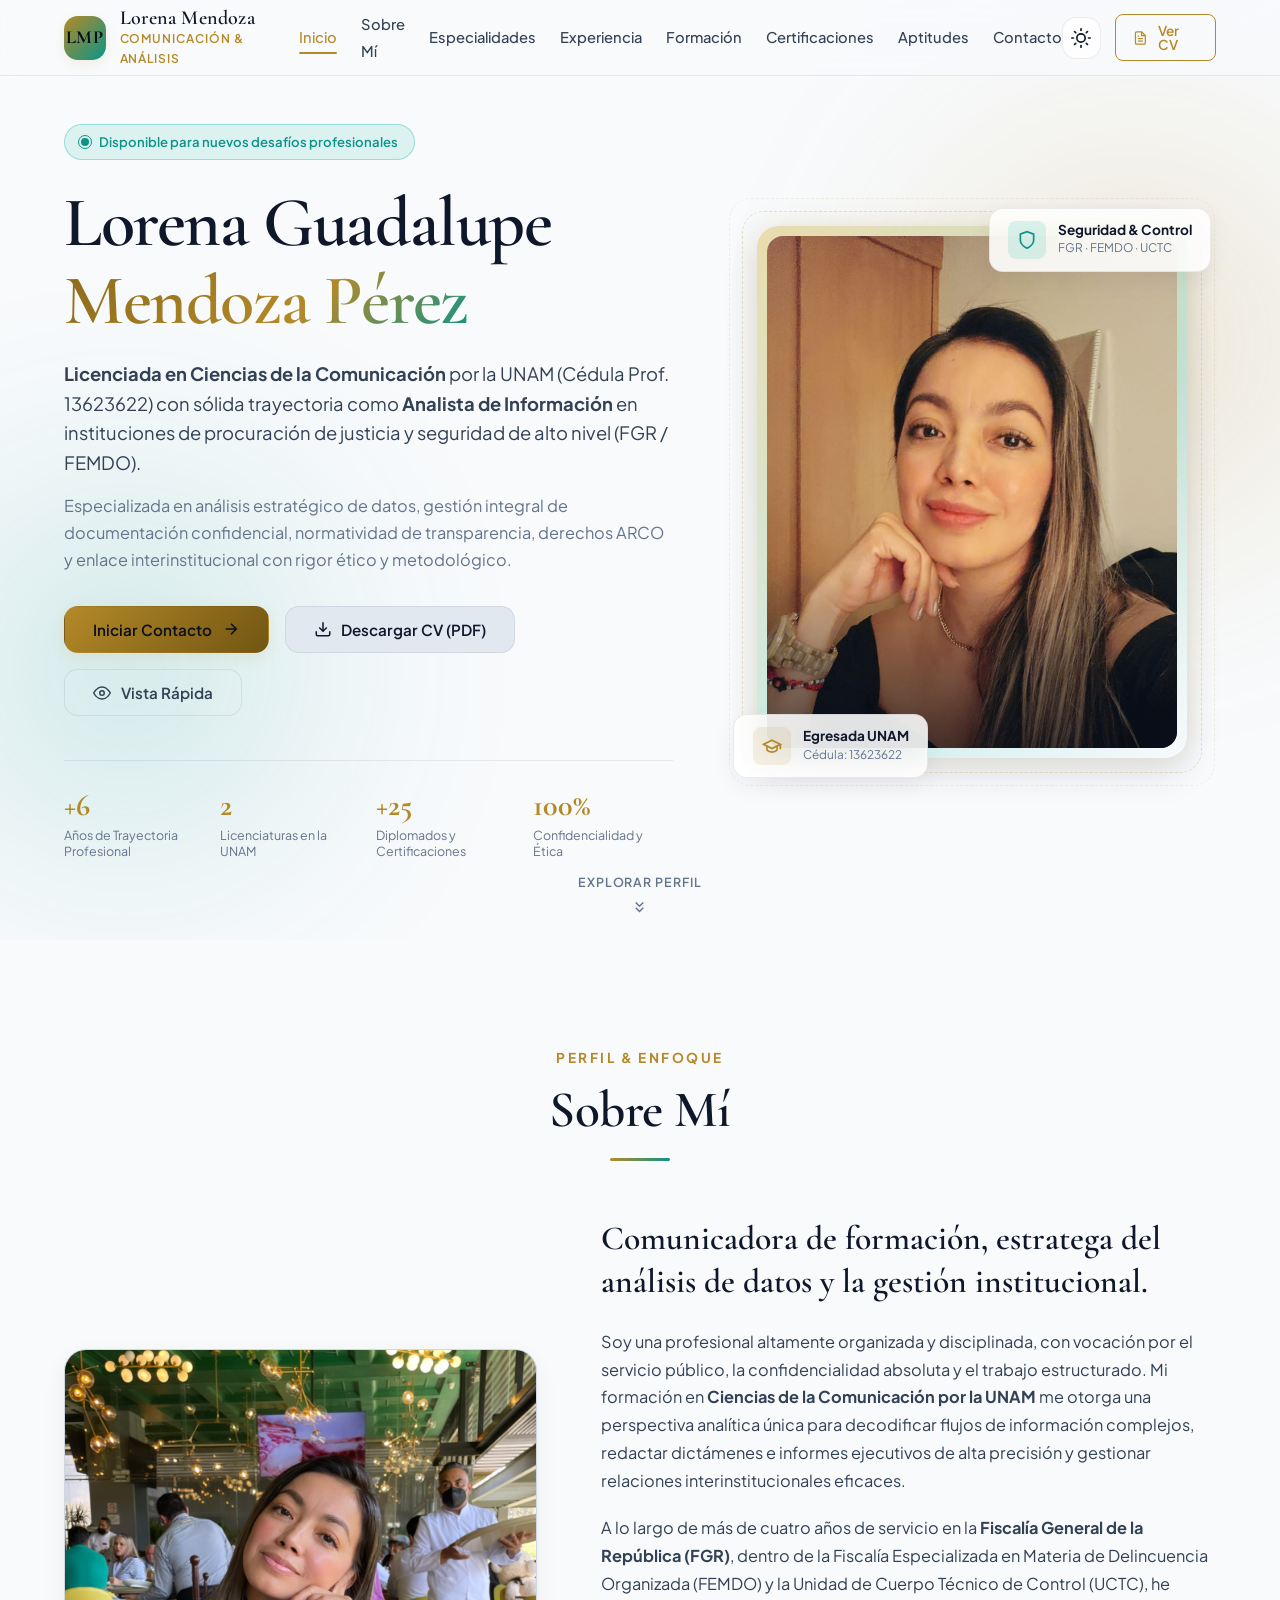
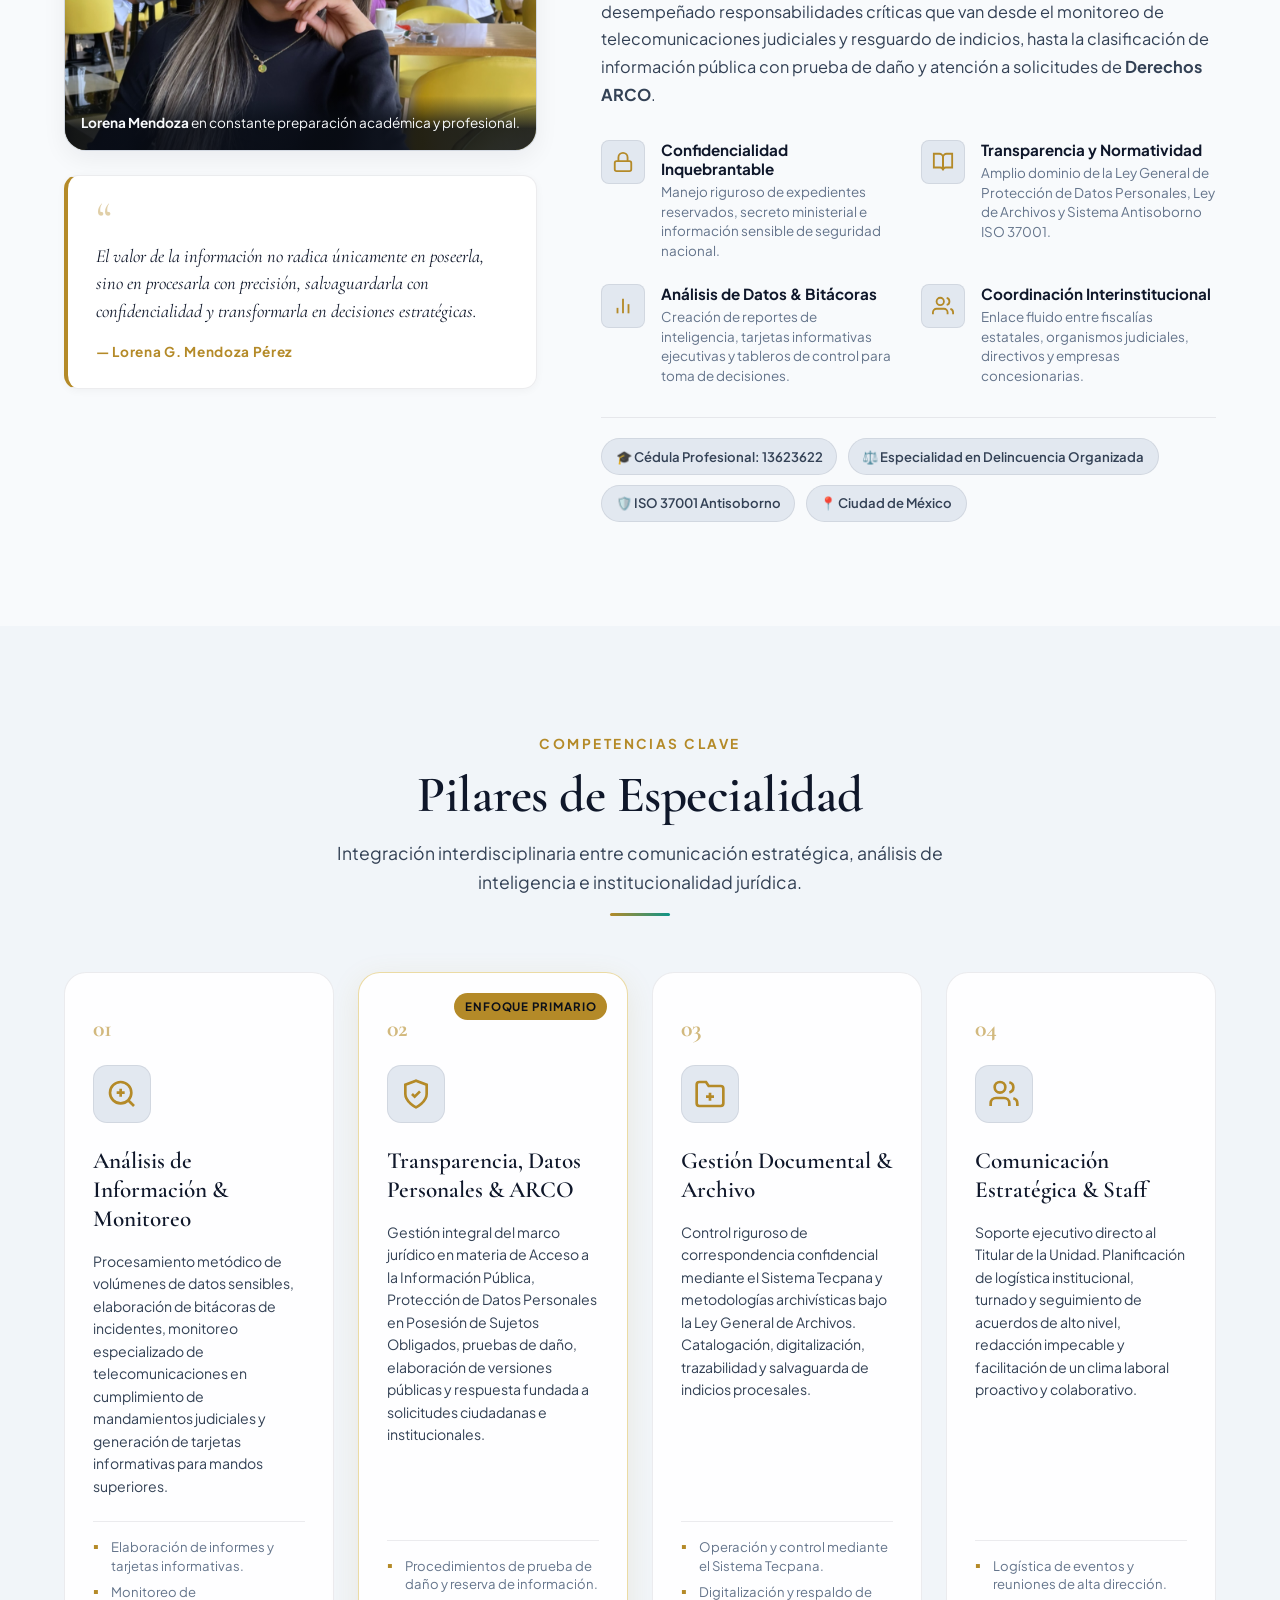
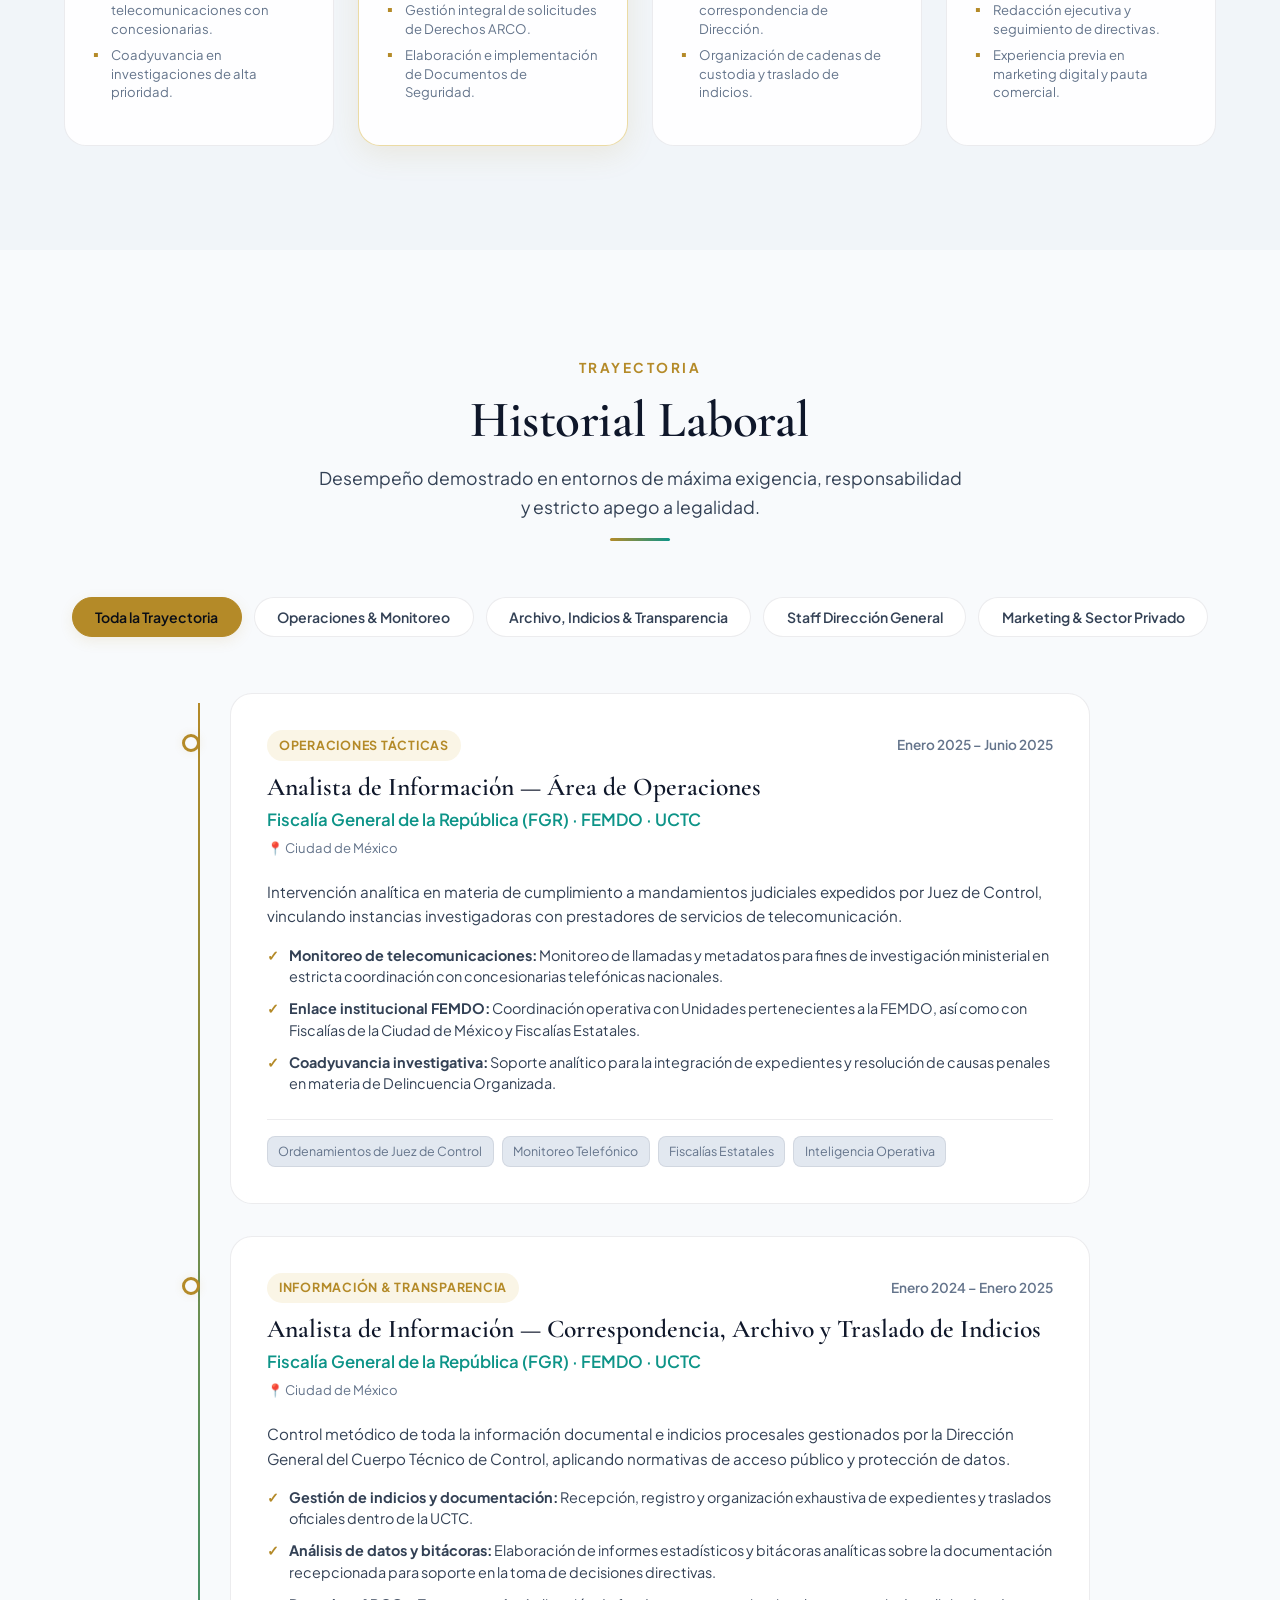
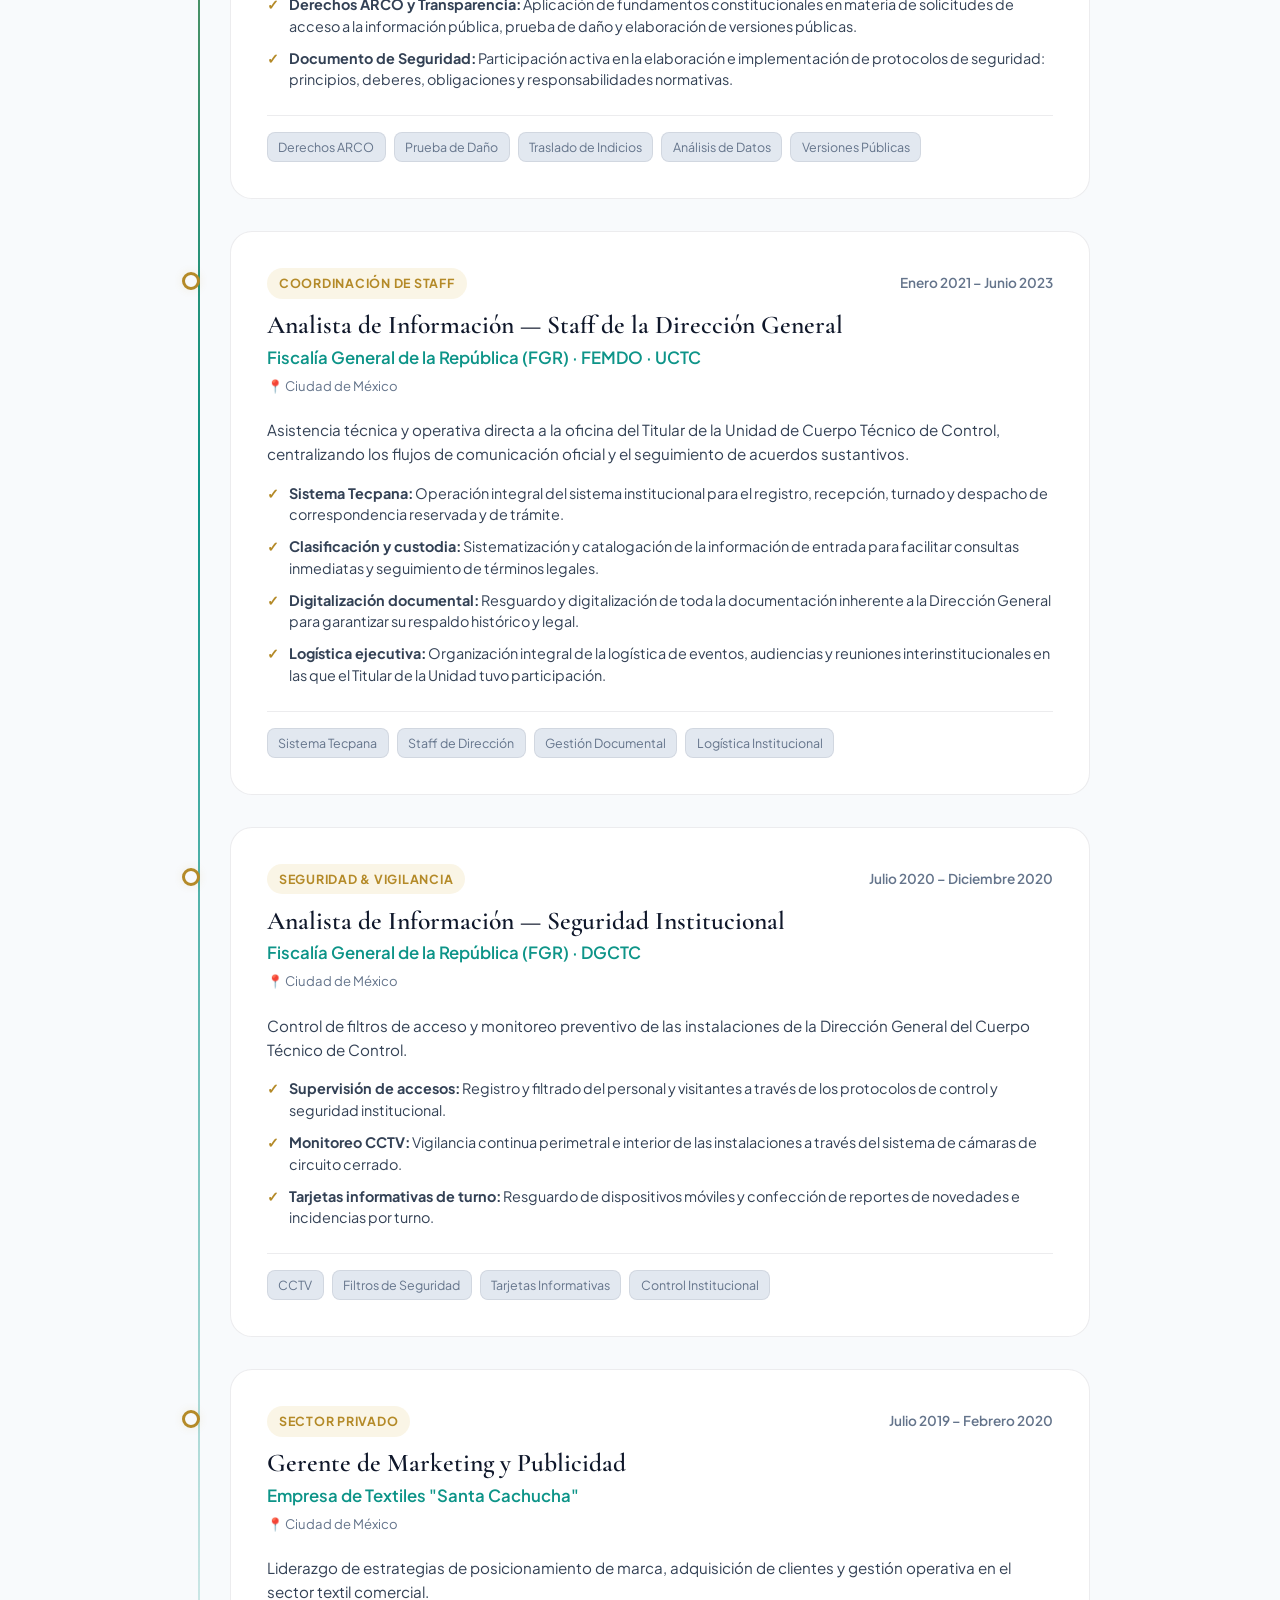
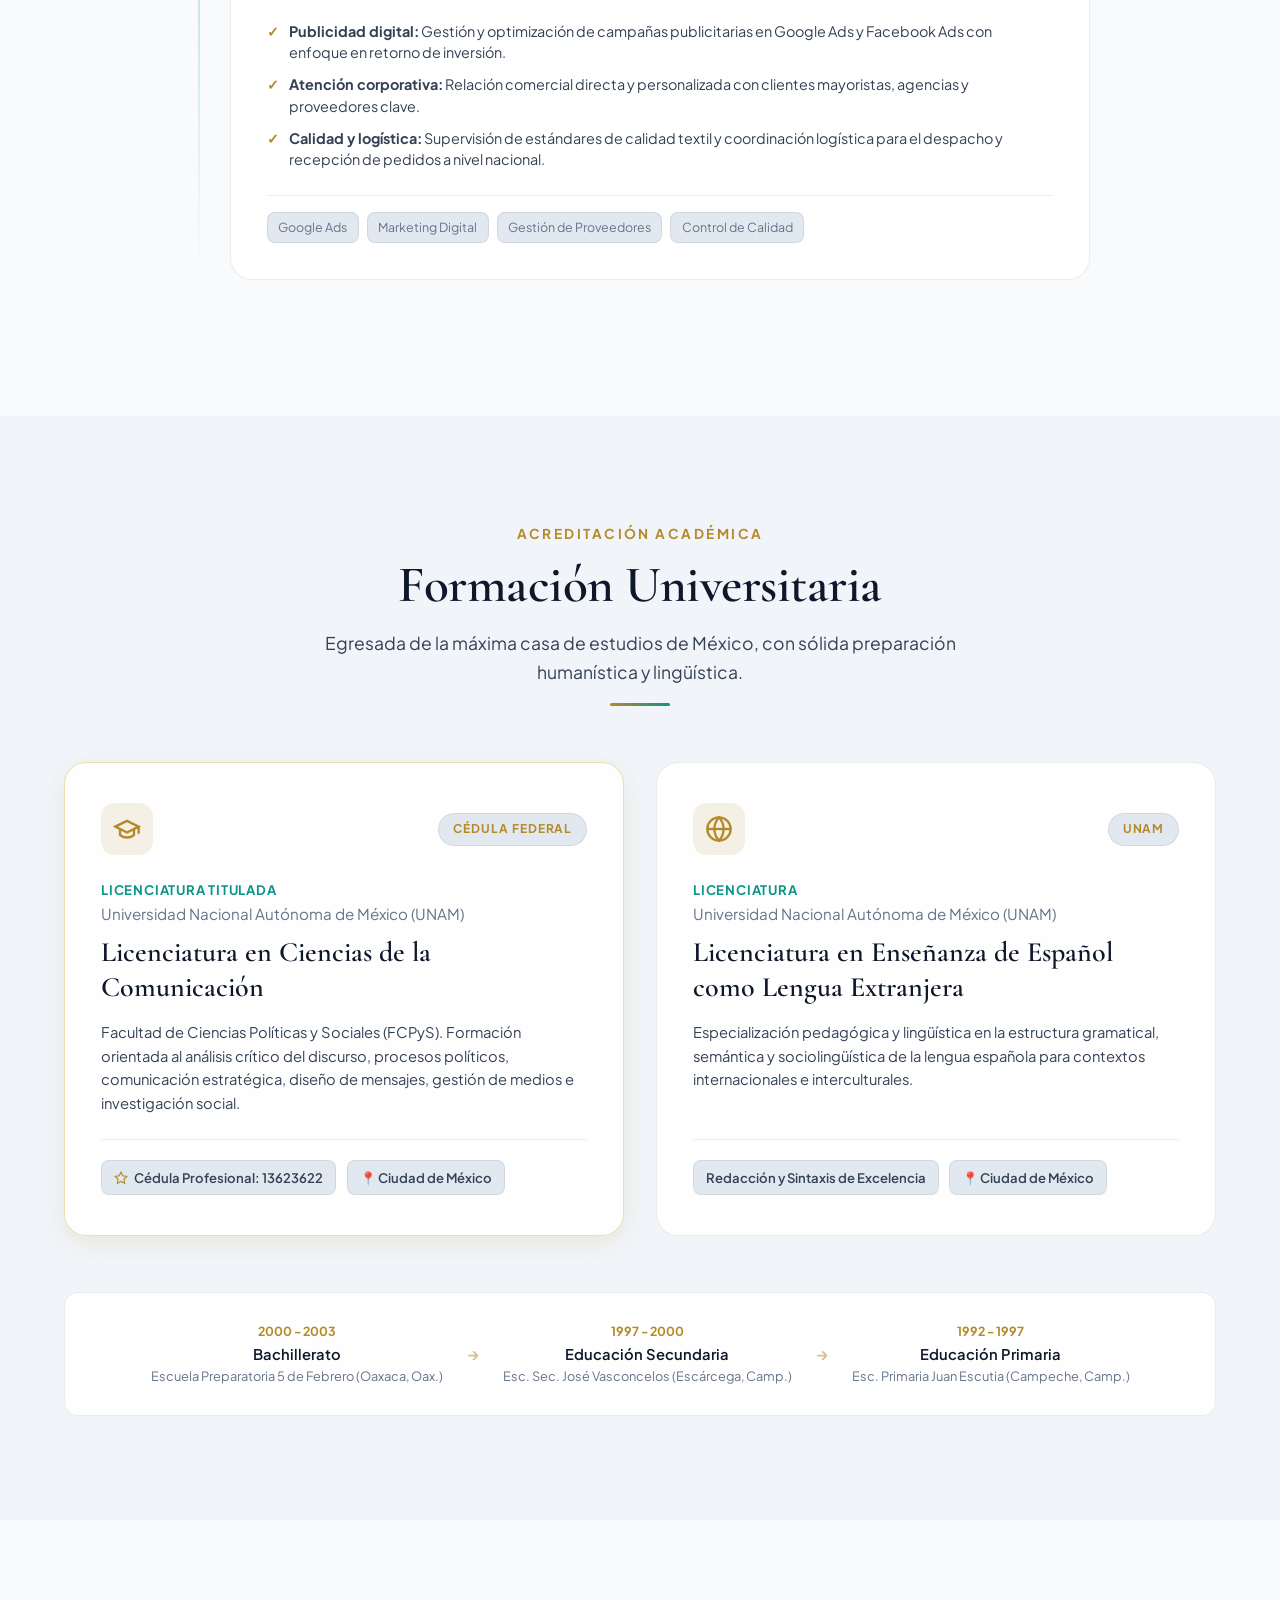
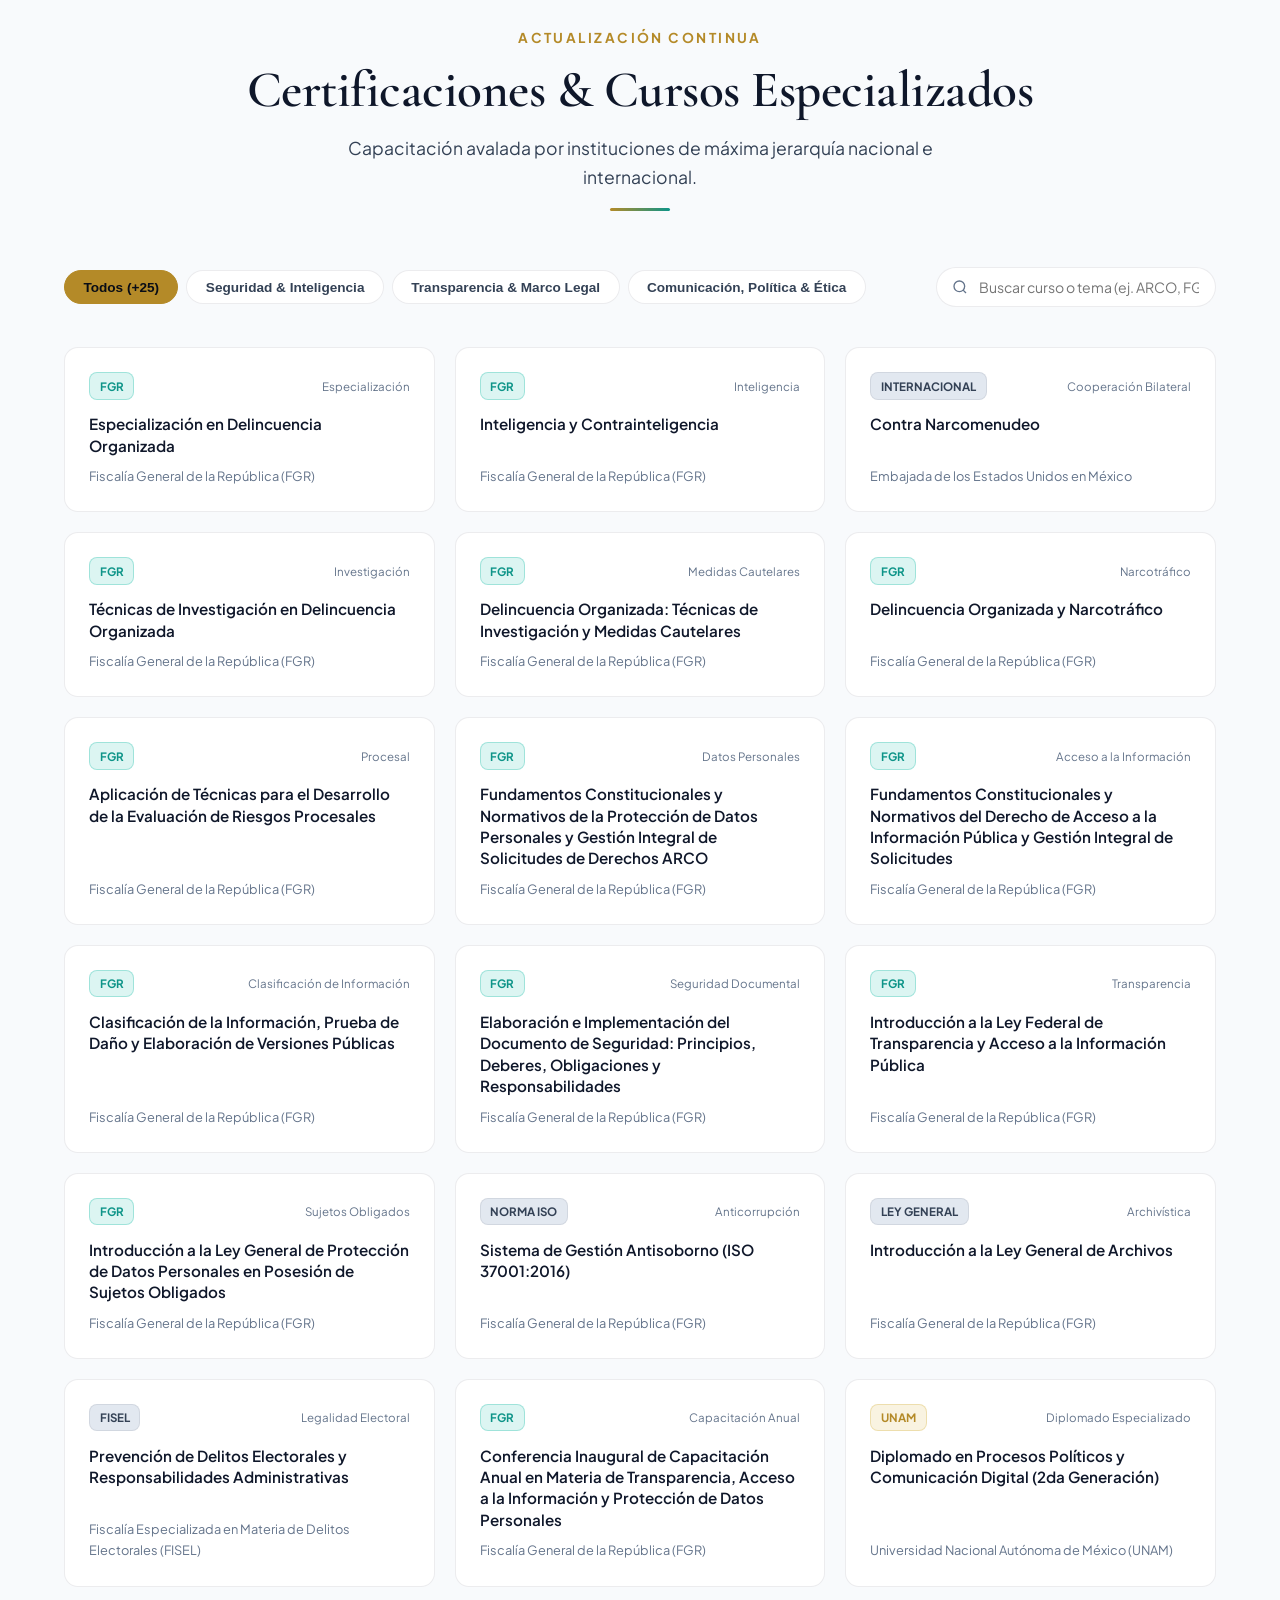
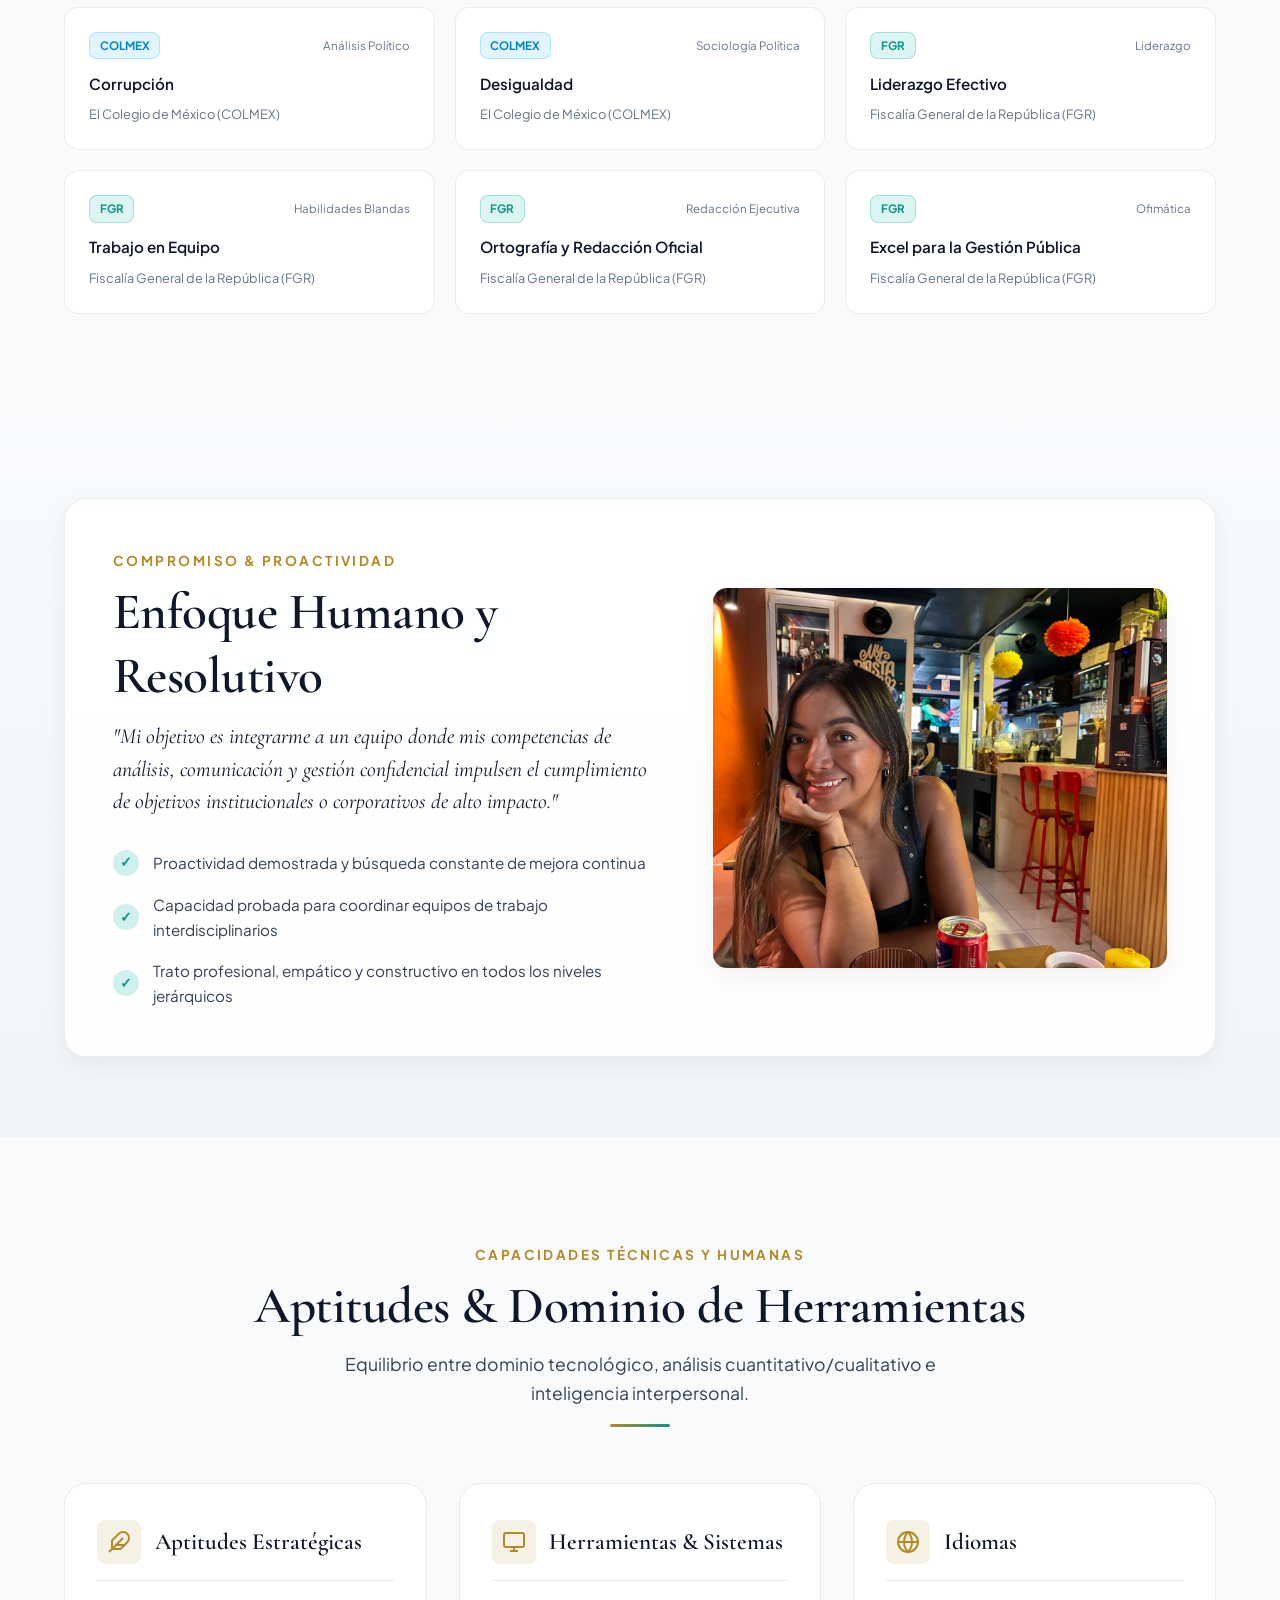
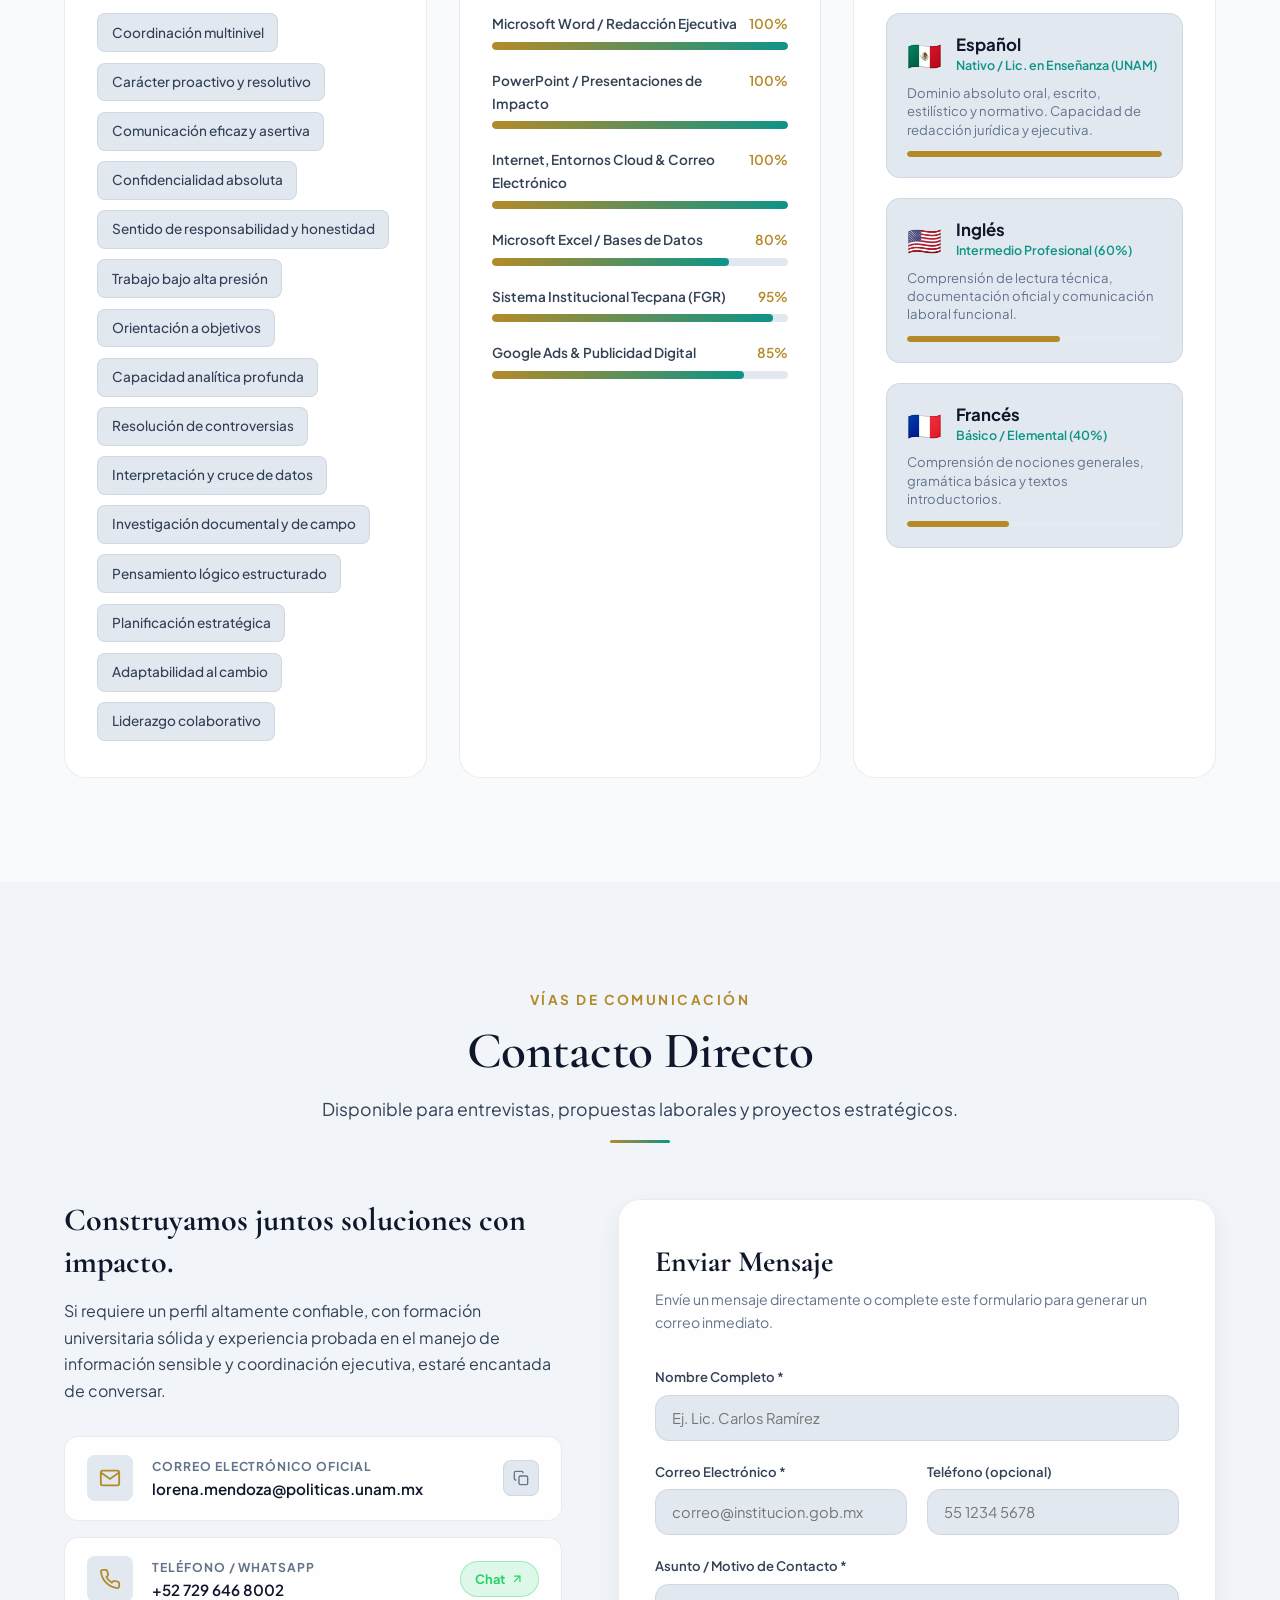
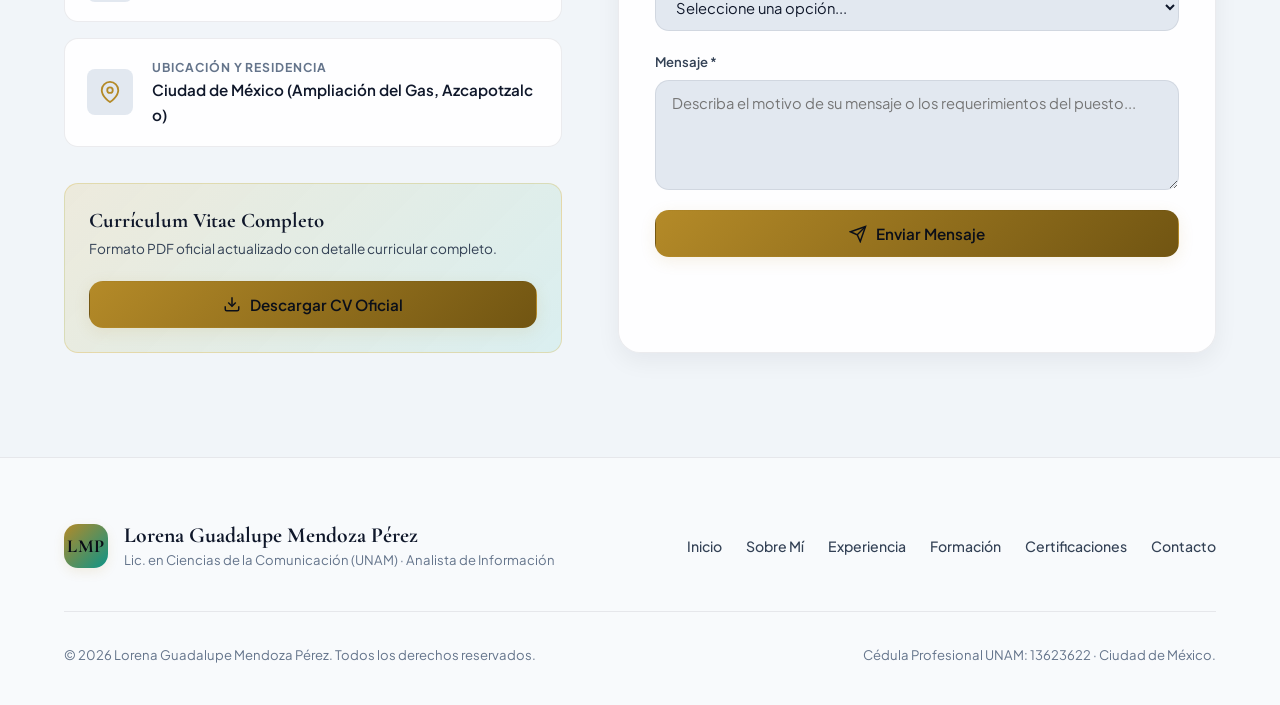
==== index.html @ 9c1f6f66 "feat: inicialización de portafolio profesional Lorena Mendoza Pérez" ====
<!DOCTYPE html>
<html lang="es" data-theme="dark">
<head>
  <meta charset="UTF-8">
  <meta name="viewport" content="width=device-width, initial-scale=1.0">
  <title>Lorena Guadalupe Mendoza Pérez | Portafolio Profesional</title>
  <meta name="description" content="Portafolio profesional de Lorena Guadalupe Mendoza Pérez. Licenciada en Ciencias de la Comunicación (UNAM), especialista en Análisis de Información, Inteligencia Institucional, Transparencia y Gestión Estratégica.">
  <meta name="keywords" content="Lorena Mendoza Perez, Analista de Informacion, Ciencias de la Comunicacion, UNAM, FGR, Transparencia, Datos Personales, Portafolio Profesional">
  <meta name="author" content="Lorena Guadalupe Mendoza Pérez">

  <!-- Open Graph / Social Sharing -->
  <meta property="og:type" content="website">
  <meta property="og:title" content="Lorena G. Mendoza Pérez | Analista de Información & Comunicóloga">
  <meta property="og:description" content="Licenciada en Ciencias de la Comunicación (UNAM). Trayectoria en análisis de información, inteligencia institucional, gestión documental y transparencia.">
  <meta property="og:image" content="assets/images/lorena-hero.jpg">

  <!-- Google Fonts -->
  <link rel="preconnect" href="https://fonts.googleapis.com">
  <link rel="preconnect" href="https://fonts.gstatic.com" crossorigin>
  <link href="https://fonts.googleapis.com/css2?family=Cormorant+Garamond:ital,wght@0,500;0,600;0,700;1,400&family=Plus+Jakarta+Sans:wght@300;400;500;600;700;800&display=swap" rel="stylesheet">

  <link rel="stylesheet" href="styles.css">
</head>
<body>
  <!-- Scroll Progress Indicator -->
  <div class="scroll-progress-bar" id="scrollProgressBar"></div>

  <!-- Header / Navbar -->
  <header class="navbar" id="navbar">
    <div class="container nav-container">
      <a href="#inicio" class="nav-brand" aria-label="Inicio">
        <span class="brand-monogram">LMP</span>
        <div class="brand-text">
          <span class="brand-name">Lorena Mendoza</span>
          <span class="brand-subtitle">Comunicación & Análisis</span>
        </div>
      </a>

      <nav class="nav-menu" id="navMenu">
        <ul class="nav-list">
          <li><a href="#inicio" class="nav-link active">Inicio</a></li>
          <li><a href="#sobre-mi" class="nav-link">Sobre Mí</a></li>
          <li><a href="#pilares" class="nav-link">Especialidades</a></li>
          <li><a href="#experiencia" class="nav-link">Experiencia</a></li>
          <li><a href="#formacion" class="nav-link">Formación</a></li>
          <li><a href="#cursos" class="nav-link">Certificaciones</a></li>
          <li><a href="#habilidades" class="nav-link">Aptitudes</a></li>
          <li><a href="#contacto" class="nav-link">Contacto</a></li>
        </ul>
      </nav>

      <div class="nav-actions">
        <!-- Theme Toggle -->
        <button id="themeToggle" class="btn-icon" aria-label="Cambiar tema de color" title="Alternar tema claro/oscuro">
          <svg class="theme-icon sun-icon" viewBox="0 0 24 24" width="20" height="20" fill="none" stroke="currentColor" stroke-width="2" stroke-linecap="round" stroke-linejoin="round">
            <circle cx="12" cy="12" r="5"></circle>
            <line x1="12" y1="1" x2="12" y2="3"></line>
            <line x1="12" y1="21" x2="12" y2="23"></line>
            <line x1="4.22" y1="4.22" x2="5.64" y2="5.64"></line>
            <line x1="18.36" y1="18.36" x2="19.78" y2="19.78"></line>
            <line x1="1" y1="12" x2="3" y2="12"></line>
            <line x1="21" y1="12" x2="23" y2="12"></line>
            <line x1="4.22" y1="19.78" x2="5.64" y2="18.36"></line>
            <line x1="18.36" y1="5.64" x2="19.78" y2="4.22"></line>
          </svg>
          <svg class="theme-icon moon-icon" viewBox="0 0 24 24" width="20" height="20" fill="none" stroke="currentColor" stroke-width="2" stroke-linecap="round" stroke-linejoin="round">
            <path d="M21 12.79A9 9 0 1 1 11.21 3 7 7 0 0 0 21 12.79z"></path>
          </svg>
        </button>

        <a href="#cv-modal" id="openCvModalBtn" class="btn btn-outline btn-sm nav-cv-btn">
          <svg viewBox="0 0 24 24" width="16" height="16" fill="none" stroke="currentColor" stroke-width="2"><path d="M14 2H6a2 2 0 0 0-2 2v16a2 2 0 0 0 2 2h12a2 2 0 0 0 2-2V8z"></path><polyline points="14 2 14 8 20 8"></polyline><line x1="16" y1="13" x2="8" y2="13"></line><line x1="16" y1="17" x2="8" y2="17"></line><polyline points="10 9 9 9 8 9"></polyline></svg>
          <span>Ver CV</span>
        </a>

        <!-- Mobile Menu Toggle Button -->
        <button id="mobileMenuBtn" class="btn-icon mobile-menu-toggle" aria-label="Abrir menú" aria-expanded="false">
          <span class="hamburger-bar"></span>
          <span class="hamburger-bar"></span>
          <span class="hamburger-bar"></span>
        </button>
      </div>
    </div>
  </header>

  <main>
    <!-- Hero Section -->
    <section class="hero-section" id="inicio">
      <div class="ambient-glow glow-1"></div>
      <div class="ambient-glow glow-2"></div>
      <div class="container hero-container">
        <div class="hero-content">
          <div class="status-pill animate-fade-in">
            <span class="pulse-dot"></span>
            <span>Disponible para nuevos desafíos profesionales</span>
          </div>

          <h1 class="hero-title animate-fade-in-up delay-1">
            Lorena Guadalupe <br>
            <span class="text-gradient">Mendoza Pérez</span>
          </h1>

          <p class="hero-subtitle animate-fade-in-up delay-2">
            <strong>Licenciada en Ciencias de la Comunicación</strong> por la UNAM (Cédula Prof. 13623622) con sólida trayectoria como <strong>Analista de Información</strong> en instituciones de procuración de justicia y seguridad de alto nivel (FGR / FEMDO).
          </p>

          <p class="hero-lead animate-fade-in-up delay-3">
            Especializada en análisis estratégico de datos, gestión integral de documentación confidencial, normatividad de transparencia, derechos ARCO y enlace interinstitucional con rigor ético y metodológico.
          </p>

          <div class="hero-cta-group animate-fade-in-up delay-4">
            <a href="#contacto" class="btn btn-primary">
              <span>Iniciar Contacto</span>
              <svg viewBox="0 0 24 24" width="18" height="18" fill="none" stroke="currentColor" stroke-width="2"><line x1="5" y1="12" x2="19" y2="12"></line><polyline points="12 5 19 12 12 19"></polyline></svg>
            </a>
            <a href="assets/docs/CV_Lorena_Mendoza_Perez.pdf" download="CV_Lorena_Guadalupe_Mendoza_Perez.pdf" class="btn btn-secondary">
              <svg viewBox="0 0 24 24" width="18" height="18" fill="none" stroke="currentColor" stroke-width="2"><path d="M21 15v4a2 2 0 0 1-2 2H5a2 2 0 0 1-2-2v-4"></path><polyline points="7 10 12 15 17 10"></polyline><line x1="12" y1="15" x2="12" y2="3"></line></svg>
              <span>Descargar CV (PDF)</span>
            </a>
            <button id="quickViewCvHero" class="btn btn-ghost" title="Vista rápida del CV">
              <svg viewBox="0 0 24 24" width="18" height="18" fill="none" stroke="currentColor" stroke-width="2"><path d="M1 12s4-8 11-8 11 8 11 8-4 8-11 8-11-8-11-8z"></path><circle cx="12" cy="12" r="3"></circle></svg>
              <span>Vista Rápida</span>
            </button>
          </div>

          <!-- Quick Stat Cards -->
          <div class="hero-stats animate-fade-in-up delay-5">
            <div class="stat-card">
              <span class="stat-number">+6</span>
              <span class="stat-label">Años de Trayectoria Profesional</span>
            </div>
            <div class="stat-card">
              <span class="stat-number">2</span>
              <span class="stat-label">Licenciaturas en la UNAM</span>
            </div>
            <div class="stat-card">
              <span class="stat-number">+25</span>
              <span class="stat-label">Diplomados y Certificaciones</span>
            </div>
            <div class="stat-card">
              <span class="stat-number">100%</span>
              <span class="stat-label">Confidencialidad y Ética</span>
            </div>
          </div>
        </div>

        <div class="hero-visual animate-fade-in-right">
          <div class="visual-card-wrapper">
            <div class="visual-card-frame">
              <div class="visual-image-container">
                <img src="assets/images/lorena-hero.jpg" alt="Retrato profesional de Lorena Guadalupe Mendoza Pérez" class="hero-img" loading="eager">
                <div class="visual-overlay"></div>
              </div>

              <!-- Floating Badges -->
              <div class="floating-badge badge-top-right">
                <div class="badge-icon">
                  <svg viewBox="0 0 24 24" width="20" height="20" fill="none" stroke="currentColor" stroke-width="2"><path d="M12 22s8-4 8-10V5l-8-3-8 3v7c0 6 8 10 8 10z"></path></svg>
                </div>
                <div class="badge-content">
                  <span class="badge-title">Seguridad & Control</span>
                  <span class="badge-desc">FGR · FEMDO · UCTC</span>
                </div>
              </div>

              <div class="floating-badge badge-bottom-left">
                <div class="badge-icon unam-icon">
                  <svg viewBox="0 0 24 24" width="20" height="20" fill="none" stroke="currentColor" stroke-width="2"><path d="M22 10v6M2 10l10-5 10 5-10 5z"></path><path d="M6 12v5c3 3 9 3 12 0v-5"></path></svg>
                </div>
                <div class="badge-content">
                  <span class="badge-title">Egresada UNAM</span>
                  <span class="badge-desc">Cédula: 13623622</span>
                </div>
              </div>
            </div>

            <div class="visual-decor-ring ring-1"></div>
            <div class="visual-decor-ring ring-2"></div>
          </div>
        </div>
      </div>

      <div class="scroll-down-indicator">
        <a href="#sobre-mi" aria-label="Ir a la sección Sobre Mí">
          <span>Explorar Perfil</span>
          <svg viewBox="0 0 24 24" width="18" height="18" fill="none" stroke="currentColor" stroke-width="2"><path d="M7 13l5 5 5-5M7 6l5 5 5-5"/></svg>
        </a>
      </div>
    </section>

    <!-- Sobre Mí Section -->
    <section class="section about-section" id="sobre-mi">
      <div class="container">
        <div class="section-header text-center">
          <span class="section-subtitle">Perfil & Enfoque</span>
          <h2 class="section-title">Sobre Mí</h2>
          <div class="divider"></div>
        </div>

        <div class="about-grid">
          <div class="about-visual">
            <div class="about-img-box">
              <img src="assets/images/lorena-about.jpg" alt="Lorena Mendoza en espacio profesional" class="about-img" loading="lazy">
              <div class="about-img-caption">
                <p><strong>Lorena Mendoza</strong> en constante preparación académica y profesional.</p>
              </div>
            </div>
            
            <div class="quote-card">
              <div class="quote-mark">“</div>
              <p class="quote-text">
                El valor de la información no radica únicamente en poseerla, sino en procesarla con precisión, salvaguardarla con confidencialidad y transformarla en decisiones estratégicas.
              </p>
              <span class="quote-author">— Lorena G. Mendoza Pérez</span>
            </div>
          </div>

          <div class="about-text-content">
            <h3 class="about-heading">
              Comunicadora de formación, estratega del análisis de datos y la gestión institucional.
            </h3>

            <p class="about-description">
              Soy una profesional altamente organizada y disciplinada, con vocación por el servicio público, la confidencialidad absoluta y el trabajo estructurado. Mi formación en <strong>Ciencias de la Comunicación por la UNAM</strong> me otorga una perspectiva analítica única para decodificar flujos de información complejos, redactar dictámenes e informes ejecutivos de alta precisión y gestionar relaciones interinstitucionales eficaces.
            </p>

            <p class="about-description">
              A lo largo de más de cuatro años de servicio en la <strong>Fiscalía General de la República (FGR)</strong>, dentro de la Fiscalía Especializada en Materia de Delincuencia Organizada (FEMDO) y la Unidad de Cuerpo Técnico de Control (UCTC), he desempeñado responsabilidades críticas que van desde el monitoreo de telecomunicaciones judiciales y resguardo de indicios, hasta la clasificación de información pública con prueba de daño y atención a solicitudes de <strong>Derechos ARCO</strong>.
            </p>

            <div class="traits-grid">
              <div class="trait-item">
                <div class="trait-icon">
                  <svg viewBox="0 0 24 24" width="22" height="22" fill="none" stroke="currentColor" stroke-width="2"><rect x="3" y="11" width="18" height="11" rx="2" ry="2"></rect><path d="M7 11V7a5 5 0 0 1 10 0v4"></path></svg>
                </div>
                <div>
                  <h4 class="trait-title">Confidencialidad Inquebrantable</h4>
                  <p class="trait-desc">Manejo riguroso de expedientes reservados, secreto ministerial e información sensible de seguridad nacional.</p>
                </div>
              </div>

              <div class="trait-item">
                <div class="trait-icon">
                  <svg viewBox="0 0 24 24" width="22" height="22" fill="none" stroke="currentColor" stroke-width="2"><path d="M2 3h6a4 4 0 0 1 4 4v14a3 3 0 0 0-3-3H2z"></path><path d="M22 3h-6a4 4 0 0 0-4 4v14a3 3 0 0 1 3-3h7z"></path></svg>
                </div>
                <div>
                  <h4 class="trait-title">Transparencia y Normatividad</h4>
                  <p class="trait-desc">Amplio dominio de la Ley General de Protección de Datos Personales, Ley de Archivos y Sistema Antisoborno ISO 37001.</p>
                </div>
              </div>

              <div class="trait-item">
                <div class="trait-icon">
                  <svg viewBox="0 0 24 24" width="22" height="22" fill="none" stroke="currentColor" stroke-width="2"><line x1="18" y1="20" x2="18" y2="10"></line><line x1="12" y1="20" x2="12" y2="4"></line><line x1="6" y1="20" x2="6" y2="14"></line></svg>
                </div>
                <div>
                  <h4 class="trait-title">Análisis de Datos & Bitácoras</h4>
                  <p class="trait-desc">Creación de reportes de inteligencia, tarjetas informativas ejecutivas y tableros de control para toma de decisiones.</p>
                </div>
              </div>

              <div class="trait-item">
                <div class="trait-icon">
                  <svg viewBox="0 0 24 24" width="22" height="22" fill="none" stroke="currentColor" stroke-width="2"><path d="M17 21v-2a4 4 0 0 0-4-4H5a4 4 0 0 0-4 4v2"></path><circle cx="9" cy="7" r="4"></circle><path d="M23 21v-2a4 4 0 0 0-3-3.87"></path><path d="M16 3.13a4 4 0 0 1 0 7.75"></path></svg>
                </div>
                <div>
                  <h4 class="trait-title">Coordinación Interinstitucional</h4>
                  <p class="trait-desc">Enlace fluido entre fiscalías estatales, organismos judiciales, directivos y empresas concesionarias.</p>
                </div>
              </div>
            </div>

            <!-- Quick Data Checklist -->
            <div class="credentials-badge-strip">
              <span class="cred-chip">🎓 Cédula Profesional: 13623622</span>
              <span class="cred-chip">⚖️ Especialidad en Delincuencia Organizada</span>
              <span class="cred-chip">🛡️ ISO 37001 Antisoborno</span>
              <span class="cred-chip">📍 Ciudad de México</span>
            </div>
          </div>
        </div>
      </div>
    </section>

    <!-- Pilares de Especialidad -->
    <section class="section pillars-section" id="pilares">
      <div class="container">
        <div class="section-header text-center">
          <span class="section-subtitle">Competencias Clave</span>
          <h2 class="section-title">Pilares de Especialidad</h2>
          <p class="section-lead">Integración interdisciplinaria entre comunicación estratégica, análisis de inteligencia e institucionalidad jurídica.</p>
          <div class="divider"></div>
        </div>

        <div class="pillars-grid">
          <!-- Pilar 1 -->
          <div class="pillar-card">
            <div class="pillar-number">01</div>
            <div class="pillar-icon">
              <svg viewBox="0 0 24 24" width="32" height="32" fill="none" stroke="currentColor" stroke-width="2"><circle cx="11" cy="11" r="8"></circle><line x1="21" y1="21" x2="16.65" y2="16.65"></line><line x1="11" y1="8" x2="11" y2="14"></line><line x1="8" y1="11" x2="14" y2="11"></line></svg>
            </div>
            <h3 class="pillar-title">Análisis de Información & Monitoreo</h3>
            <p class="pillar-desc">
              Procesamiento metódico de volúmenes de datos sensibles, elaboración de bitácoras de incidentes, monitoreo especializado de telecomunicaciones en cumplimiento de mandamientos judiciales y generación de tarjetas informativas para mandos superiores.
            </p>
            <ul class="pillar-points">
              <li>Elaboración de informes y tarjetas informativas.</li>
              <li>Monitoreo de telecomunicaciones con concesionarias.</li>
              <li>Coadyuvancia en investigaciones de alta prioridad.</li>
            </ul>
          </div>

          <!-- Pilar 2 -->
          <div class="pillar-card highlighted-pillar">
            <div class="pillar-badge">Enfoque Primario</div>
            <div class="pillar-number">02</div>
            <div class="pillar-icon">
              <svg viewBox="0 0 24 24" width="32" height="32" fill="none" stroke="currentColor" stroke-width="2"><path d="M12 22s8-4 8-10V5l-8-3-8 3v7c0 6 8 10 8 10z"></path><path d="M9 12l2 2 4-4"></path></svg>
            </div>
            <h3 class="pillar-title">Transparencia, Datos Personales & ARCO</h3>
            <p class="pillar-desc">
              Gestión integral del marco jurídico en materia de Acceso a la Información Pública, Protección de Datos Personales en Posesión de Sujetos Obligados, pruebas de daño, elaboración de versiones públicas y respuesta fundada a solicitudes ciudadanas e institucionales.
            </p>
            <ul class="pillar-points">
              <li>Procedimientos de prueba de daño y reserva de información.</li>
              <li>Gestión integral de solicitudes de Derechos ARCO.</li>
              <li>Elaboración e implementación de Documentos de Seguridad.</li>
            </ul>
          </div>

          <!-- Pilar 3 -->
          <div class="pillar-card">
            <div class="pillar-number">03</div>
            <div class="pillar-icon">
              <svg viewBox="0 0 24 24" width="32" height="32" fill="none" stroke="currentColor" stroke-width="2"><path d="M22 19a2 2 0 0 1-2 2H4a2 2 0 0 1-2-2V5a2 2 0 0 1 2-2h5l2 3h9a2 2 0 0 1 2 2z"></path><line x1="12" y1="11" x2="12" y2="17"></line><line x1="9" y1="14" x2="15" y2="14"></line></svg>
            </div>
            <h3 class="pillar-title">Gestión Documental & Archivo</h3>
            <p class="pillar-desc">
              Control riguroso de correspondencia confidencial mediante el Sistema Tecpana y metodologías archivísticas bajo la Ley General de Archivos. Catalogación, digitalización, trazabilidad y salvaguarda de indicios procesales.
            </p>
            <ul class="pillar-points">
              <li>Operación y control mediante el Sistema Tecpana.</li>
              <li>Digitalización y respaldo de correspondencia de Dirección.</li>
              <li>Organización de cadenas de custodia y traslado de indicios.</li>
            </ul>
          </div>

          <!-- Pilar 4 -->
          <div class="pillar-card">
            <div class="pillar-number">04</div>
            <div class="pillar-icon">
              <svg viewBox="0 0 24 24" width="32" height="32" fill="none" stroke="currentColor" stroke-width="2"><path d="M16 21v-2a4 4 0 0 0-4-4H6a4 4 0 0 0-4 4v2"></path><circle cx="9" cy="7" r="4"></circle><path d="M22 21v-2a4 4 0 0 0-3-3.87"></path><path d="M16 3.13a4 4 0 0 1 0 7.75"></path></svg>
            </div>
            <h3 class="pillar-title">Comunicación Estratégica & Staff</h3>
            <p class="pillar-desc">
              Soporte ejecutivo directo al Titular de la Unidad. Planificación de logística institucional, turnado y seguimiento de acuerdos de alto nivel, redacción impecable y facilitación de un clima laboral proactivo y colaborativo.
            </p>
            <ul class="pillar-points">
              <li>Logística de eventos y reuniones de alta dirección.</li>
              <li>Redacción ejecutiva y seguimiento de directivas.</li>
              <li>Experiencia previa en marketing digital y pauta comercial.</li>
            </ul>
          </div>
        </div>
      </div>
    </section>

    <!-- Experiencia Laboral Detallada -->
    <section class="section experience-section" id="experiencia">
      <div class="container">
        <div class="section-header text-center">
          <span class="section-subtitle">Trayectoria</span>
          <h2 class="section-title">Historial Laboral</h2>
          <p class="section-lead">Desempeño demostrado en entornos de máxima exigencia, responsabilidad y estricto apego a legalidad.</p>
          <div class="divider"></div>
        </div>

        <!-- Experience Filters -->
        <div class="filter-controls" role="tablist">
          <button class="filter-btn active" data-filter="all" role="tab" aria-selected="true">Toda la Trayectoria</button>
          <button class="filter-btn" data-filter="fgr-operaciones" role="tab" aria-selected="false">Operaciones & Monitoreo</button>
          <button class="filter-btn" data-filter="fgr-archivo" role="tab" aria-selected="false">Archivo, Indicios & Transparencia</button>
          <button class="filter-btn" data-filter="fgr-staff" role="tab" aria-selected="false">Staff Dirección General</button>
          <button class="filter-btn" data-filter="marketing" role="tab" aria-selected="false">Marketing & Sector Privado</button>
        </div>

        <div class="timeline-container">
          <!-- Timeline Item 1: FGR Operaciones -->
          <div class="timeline-card" data-category="fgr-operaciones">
            <div class="timeline-dot"></div>
            <div class="timeline-header">
              <div class="timeline-badge-group">
                <span class="role-badge">Operaciones Tácticas</span>
                <span class="timeline-date">Enero 2025 – Junio 2025</span>
              </div>
              <h3 class="timeline-role">Analista de Información — Área de Operaciones</h3>
              <h4 class="timeline-org">Fiscalía General de la República (FGR) · FEMDO · UCTC</h4>
              <span class="timeline-location">📍 Ciudad de México</span>
            </div>
            <div class="timeline-body">
              <p class="timeline-summary">
                Intervención analítica en materia de cumplimiento a mandamientos judiciales expedidos por Juez de Control, vinculando instancias investigadoras con prestadores de servicios de telecomunicación.
              </p>
              <ul class="timeline-tasks">
                <li><strong>Monitoreo de telecomunicaciones:</strong> Monitoreo de llamadas y metadatos para fines de investigación ministerial en estricta coordinación con concesionarias telefónicas nacionales.</li>
                <li><strong>Enlace institucional FEMDO:</strong> Coordinación operativa con Unidades pertenecientes a la FEMDO, así como con Fiscalías de la Ciudad de México y Fiscalías Estatales.</li>
                <li><strong>Coadyuvancia investigativa:</strong> Soporte analítico para la integración de expedientes y resolución de causas penales en materia de Delincuencia Organizada.</li>
              </ul>
              <div class="timeline-tags">
                <span>Ordenamientos de Juez de Control</span>
                <span>Monitoreo Telefónico</span>
                <span>Fiscalías Estatales</span>
                <span>Inteligencia Operativa</span>
              </div>
            </div>
          </div>

          <!-- Timeline Item 2: FGR Archivo y Traslado de Indicios -->
          <div class="timeline-card" data-category="fgr-archivo">
            <div class="timeline-dot"></div>
            <div class="timeline-header">
              <div class="timeline-badge-group">
                <span class="role-badge">Información & Transparencia</span>
                <span class="timeline-date">Enero 2024 – Enero 2025</span>
              </div>
              <h3 class="timeline-role">Analista de Información — Correspondencia, Archivo y Traslado de Indicios</h3>
              <h4 class="timeline-org">Fiscalía General de la República (FGR) · FEMDO · UCTC</h4>
              <span class="timeline-location">📍 Ciudad de México</span>
            </div>
            <div class="timeline-body">
              <p class="timeline-summary">
                Control metódico de toda la información documental e indicios procesales gestionados por la Dirección General del Cuerpo Técnico de Control, aplicando normativas de acceso público y protección de datos.
              </p>
              <ul class="timeline-tasks">
                <li><strong>Gestión de indicios y documentación:</strong> Recepción, registro y organización exhaustiva de expedientes y traslados oficiales dentro de la UCTC.</li>
                <li><strong>Análisis de datos y bitácoras:</strong> Elaboración de informes estadísticos y bitácoras analíticas sobre la documentación recepcionada para soporte en la toma de decisiones directivas.</li>
                <li><strong>Derechos ARCO y Transparencia:</strong> Aplicación de fundamentos constitucionales en materia de solicitudes de acceso a la información pública, prueba de daño y elaboración de versiones públicas.</li>
                <li><strong>Documento de Seguridad:</strong> Participación activa en la elaboración e implementación de protocolos de seguridad: principios, deberes, obligaciones y responsabilidades normativas.</li>
              </ul>
              <div class="timeline-tags">
                <span>Derechos ARCO</span>
                <span>Prueba de Daño</span>
                <span>Traslado de Indicios</span>
                <span>Análisis de Datos</span>
                <span>Versiones Públicas</span>
              </div>
            </div>
          </div>

          <!-- Timeline Item 3: FGR Staff Dirección General -->
          <div class="timeline-card" data-category="fgr-staff">
            <div class="timeline-dot"></div>
            <div class="timeline-header">
              <div class="timeline-badge-group">
                <span class="role-badge">Coordinación de Staff</span>
                <span class="timeline-date">Enero 2021 – Junio 2023</span>
              </div>
              <h3 class="timeline-role">Analista de Información — Staff de la Dirección General</h3>
              <h4 class="timeline-org">Fiscalía General de la República (FGR) · FEMDO · UCTC</h4>
              <span class="timeline-location">📍 Ciudad de México</span>
            </div>
            <div class="timeline-body">
              <p class="timeline-summary">
                Asistencia técnica y operativa directa a la oficina del Titular de la Unidad de Cuerpo Técnico de Control, centralizando los flujos de comunicación oficial y el seguimiento de acuerdos sustantivos.
              </p>
              <ul class="timeline-tasks">
                <li><strong>Sistema Tecpana:</strong> Operación integral del sistema institucional para el registro, recepción, turnado y despacho de correspondencia reservada y de trámite.</li>
                <li><strong>Clasificación y custodia:</strong> Sistematización y catalogación de la información de entrada para facilitar consultas inmediatas y seguimiento de términos legales.</li>
                <li><strong>Digitalización documental:</strong> Resguardo y digitalización de toda la documentación inherente a la Dirección General para garantizar su respaldo histórico y legal.</li>
                <li><strong>Logística ejecutiva:</strong> Organización integral de la logística de eventos, audiencias y reuniones interinstitucionales en las que el Titular de la Unidad tuvo participación.</li>
              </ul>
              <div class="timeline-tags">
                <span>Sistema Tecpana</span>
                <span>Staff de Dirección</span>
                <span>Gestión Documental</span>
                <span>Logística Institucional</span>
              </div>
            </div>
          </div>

          <!-- Timeline Item 4: FGR Seguridad Institucional -->
          <div class="timeline-card" data-category="fgr-staff">
            <div class="timeline-dot"></div>
            <div class="timeline-header">
              <div class="timeline-badge-group">
                <span class="role-badge">Seguridad & Vigilancia</span>
                <span class="timeline-date">Julio 2020 – Diciembre 2020</span>
              </div>
              <h3 class="timeline-role">Analista de Información — Seguridad Institucional</h3>
              <h4 class="timeline-org">Fiscalía General de la República (FGR) · DGCTC</h4>
              <span class="timeline-location">📍 Ciudad de México</span>
            </div>
            <div class="timeline-body">
              <p class="timeline-summary">
                Control de filtros de acceso y monitoreo preventivo de las instalaciones de la Dirección General del Cuerpo Técnico de Control.
              </p>
              <ul class="timeline-tasks">
                <li><strong>Supervisión de accesos:</strong> Registro y filtrado del personal y visitantes a través de los protocolos de control y seguridad institucional.</li>
                <li><strong>Monitoreo CCTV:</strong> Vigilancia continua perimetral e interior de las instalaciones a través del sistema de cámaras de circuito cerrado.</li>
                <li><strong>Tarjetas informativas de turno:</strong> Resguardo de dispositivos móviles y confección de reportes de novedades e incidencias por turno.</li>
              </ul>
              <div class="timeline-tags">
                <span>CCTV</span>
                <span>Filtros de Seguridad</span>
                <span>Tarjetas Informativas</span>
                <span>Control Institucional</span>
              </div>
            </div>
          </div>

          <!-- Timeline Item 5: Sector Privado / Marketing -->
          <div class="timeline-card" data-category="marketing">
            <div class="timeline-dot"></div>
            <div class="timeline-header">
              <div class="timeline-badge-group">
                <span class="role-badge">Sector Privado</span>
                <span class="timeline-date">Julio 2019 – Febrero 2020</span>
              </div>
              <h3 class="timeline-role">Gerente de Marketing y Publicidad</h3>
              <h4 class="timeline-org">Empresa de Textiles "Santa Cachucha"</h4>
              <span class="timeline-location">📍 Ciudad de México</span>
            </div>
            <div class="timeline-body">
              <p class="timeline-summary">
                Liderazgo de estrategias de posicionamiento de marca, adquisición de clientes y gestión operativa en el sector textil comercial.
              </p>
              <ul class="timeline-tasks">
                <li><strong>Publicidad digital:</strong> Gestión y optimización de campañas publicitarias en Google Ads y Facebook Ads con enfoque en retorno de inversión.</li>
                <li><strong>Atención corporativa:</strong> Relación comercial directa y personalizada con clientes mayoristas, agencias y proveedores clave.</li>
                <li><strong>Calidad y logística:</strong> Supervisión de estándares de calidad textil y coordinación logística para el despacho y recepción de pedidos a nivel nacional.</li>
              </ul>
              <div class="timeline-tags">
                <span>Google Ads</span>
                <span>Marketing Digital</span>
                <span>Gestión de Proveedores</span>
                <span>Control de Calidad</span>
              </div>
            </div>
          </div>
        </div>
      </div>
    </section>

    <!-- Formación Académica -->
    <section class="section education-section" id="formacion">
      <div class="container">
        <div class="section-header text-center">
          <span class="section-subtitle">Acreditación Académica</span>
          <h2 class="section-title">Formación Universitaria</h2>
          <p class="section-lead">Egresada de la máxima casa de estudios de México, con sólida preparación humanística y lingüística.</p>
          <div class="divider"></div>
        </div>

        <div class="education-grid">
          <!-- Licenciatura 1 -->
          <div class="edu-card featured-edu">
            <div class="edu-icon-wrapper">
              <div class="edu-icon">
                <svg viewBox="0 0 24 24" width="28" height="28" fill="none" stroke="currentColor" stroke-width="2"><path d="M22 10v6M2 10l10-5 10 5-10 5z"></path><path d="M6 12v5c3 3 9 3 12 0v-5"></path></svg>
              </div>
              <span class="edu-stamp">Cédula Federal</span>
            </div>
            <div class="edu-meta">
              <span class="edu-level">Licenciatura Titulada</span>
              <span class="edu-institution">Universidad Nacional Autónoma de México (UNAM)</span>
            </div>
            <h3 class="edu-degree">Licenciatura en Ciencias de la Comunicación</h3>
            <p class="edu-desc">
              Facultad de Ciencias Políticas y Sociales (FCPyS). Formación orientada al análisis crítico del discurso, procesos políticos, comunicación estratégica, diseño de mensajes, gestión de medios e investigación social.
            </p>
            <div class="edu-footer">
              <span class="edu-badge"><svg viewBox="0 0 24 24" width="14" height="14" fill="none" stroke="currentColor" stroke-width="2"><path d="M12 2l3.09 6.26L22 9.27l-5 4.87 1.18 6.88L12 17.77l-6.18 3.25L7 14.14 2 9.27l6.91-1.01L12 2z"></path></svg> Cédula Profesional: 13623622</span>
              <span class="edu-badge">📍 Ciudad de México</span>
            </div>
          </div>

          <!-- Licenciatura 2 -->
          <div class="edu-card">
            <div class="edu-icon-wrapper">
              <div class="edu-icon">
                <svg viewBox="0 0 24 24" width="28" height="28" fill="none" stroke="currentColor" stroke-width="2"><circle cx="12" cy="12" r="10"></circle><line x1="2" y1="12" x2="22" y2="12"></line><path d="M12 2a15.3 15.3 0 0 1 4 10 15.3 15.3 0 0 1-4 10 15.3 15.3 0 0 1-4-10 15.3 15.3 0 0 1 4-10z"></path></svg>
              </div>
              <span class="edu-stamp">UNAM</span>
            </div>
            <div class="edu-meta">
              <span class="edu-level">Licenciatura</span>
              <span class="edu-institution">Universidad Nacional Autónoma de México (UNAM)</span>
            </div>
            <h3 class="edu-degree">Licenciatura en Enseñanza de Español como Lengua Extranjera</h3>
            <p class="edu-desc">
              Especialización pedagógica y lingüística en la estructura gramatical, semántica y sociolingüística de la lengua española para contextos internacionales e interculturales.
            </p>
            <div class="edu-footer">
              <span class="edu-badge">Redacción y Sintaxis de Excelencia</span>
              <span class="edu-badge">📍 Ciudad de México</span>
            </div>
          </div>
        </div>

        <!-- Academic Pathway -->
        <div class="pathway-strip">
          <div class="pathway-item">
            <span class="pathway-year">2000 - 2003</span>
            <span class="pathway-title">Bachillerato</span>
            <span class="pathway-place">Escuela Preparatoria 5 de Febrero (Oaxaca, Oax.)</span>
          </div>
          <div class="pathway-arrow">→</div>
          <div class="pathway-item">
            <span class="pathway-year">1997 - 2000</span>
            <span class="pathway-title">Educación Secundaria</span>
            <span class="pathway-place">Esc. Sec. José Vasconcelos (Escárcega, Camp.)</span>
          </div>
          <div class="pathway-arrow">→</div>
          <div class="pathway-item">
            <span class="pathway-year">1992 - 1997</span>
            <span class="pathway-title">Educación Primaria</span>
            <span class="pathway-place">Esc. Primaria Juan Escutia (Campeche, Camp.)</span>
          </div>
        </div>
      </div>
    </section>

    <!-- Cursos, Diplomados y Certificaciones -->
    <section class="section courses-section" id="cursos">
      <div class="container">
        <div class="section-header text-center">
          <span class="section-subtitle">Actualización Continua</span>
          <h2 class="section-title">Certificaciones & Cursos Especializados</h2>
          <p class="section-lead">Capacitación avalada por instituciones de máxima jerarquía nacional e internacional.</p>
          <div class="divider"></div>
        </div>

        <!-- Course Search & Filter Bar -->
        <div class="courses-toolbar">
          <div class="courses-category-tabs" role="tablist">
            <button class="cert-tab active" data-tab="all" role="tab">Todos (+25)</button>
            <button class="cert-tab" data-tab="seguridad" role="tab">Seguridad & Inteligencia</button>
            <button class="cert-tab" data-tab="transparencia" role="tab">Transparencia & Marco Legal</button>
            <button class="cert-tab" data-tab="comunicacion" role="tab">Comunicación, Política & Ética</button>
          </div>
          <div class="search-box">
            <svg viewBox="0 0 24 24" width="16" height="16" fill="none" stroke="currentColor" stroke-width="2"><circle cx="11" cy="11" r="8"></circle><line x1="21" y1="21" x2="16.65" y2="16.65"></line></svg>
            <input type="text" id="courseSearchInput" placeholder="Buscar curso o tema (ej. ARCO, FGR, UNAM)..." aria-label="Buscar curso">
          </div>
        </div>

        <div class="courses-grid" id="coursesGrid">
          <!-- Cursos Seguridad & Inteligencia -->
          <div class="course-card" data-cat="seguridad">
            <div class="course-header">
              <span class="course-issuer-badge fgr-badge">FGR</span>
              <span class="course-category-tag">Especialización</span>
            </div>
            <h4 class="course-name">Especialización en Delincuencia Organizada</h4>
            <p class="course-institution">Fiscalía General de la República (FGR)</p>
          </div>

          <div class="course-card" data-cat="seguridad">
            <div class="course-header">
              <span class="course-issuer-badge fgr-badge">FGR</span>
              <span class="course-category-tag">Inteligencia</span>
            </div>
            <h4 class="course-name">Inteligencia y Contrainteligencia</h4>
            <p class="course-institution">Fiscalía General de la República (FGR)</p>
          </div>

          <div class="course-card" data-cat="seguridad">
            <div class="course-header">
              <span class="course-issuer-badge int-badge">Internacional</span>
              <span class="course-category-tag">Cooperación Bilateral</span>
            </div>
            <h4 class="course-name">Contra Narcomenudeo</h4>
            <p class="course-institution">Embajada de los Estados Unidos en México</p>
          </div>

          <div class="course-card" data-cat="seguridad">
            <div class="course-header">
              <span class="course-issuer-badge fgr-badge">FGR</span>
              <span class="course-category-tag">Investigación</span>
            </div>
            <h4 class="course-name">Técnicas de Investigación en Delincuencia Organizada</h4>
            <p class="course-institution">Fiscalía General de la República (FGR)</p>
          </div>

          <div class="course-card" data-cat="seguridad">
            <div class="course-header">
              <span class="course-issuer-badge fgr-badge">FGR</span>
              <span class="course-category-tag">Medidas Cautelares</span>
            </div>
            <h4 class="course-name">Delincuencia Organizada: Técnicas de Investigación y Medidas Cautelares</h4>
            <p class="course-institution">Fiscalía General de la República (FGR)</p>
          </div>

          <div class="course-card" data-cat="seguridad">
            <div class="course-header">
              <span class="course-issuer-badge fgr-badge">FGR</span>
              <span class="course-category-tag">Narcotráfico</span>
            </div>
            <h4 class="course-name">Delincuencia Organizada y Narcotráfico</h4>
            <p class="course-institution">Fiscalía General de la República (FGR)</p>
          </div>

          <div class="course-card" data-cat="seguridad">
            <div class="course-header">
              <span class="course-issuer-badge fgr-badge">FGR</span>
              <span class="course-category-tag">Procesal</span>
            </div>
            <h4 class="course-name">Aplicación de Técnicas para el Desarrollo de la Evaluación de Riesgos Procesales</h4>
            <p class="course-institution">Fiscalía General de la República (FGR)</p>
          </div>

          <!-- Cursos Transparencia & Marco Legal -->
          <div class="course-card" data-cat="transparencia">
            <div class="course-header">
              <span class="course-issuer-badge fgr-badge">FGR</span>
              <span class="course-category-tag">Datos Personales</span>
            </div>
            <h4 class="course-name">Fundamentos Constitucionales y Normativos de la Protección de Datos Personales y Gestión Integral de Solicitudes de Derechos ARCO</h4>
            <p class="course-institution">Fiscalía General de la República (FGR)</p>
          </div>

          <div class="course-card" data-cat="transparencia">
            <div class="course-header">
              <span class="course-issuer-badge fgr-badge">FGR</span>
              <span class="course-category-tag">Acceso a la Información</span>
            </div>
            <h4 class="course-name">Fundamentos Constitucionales y Normativos del Derecho de Acceso a la Información Pública y Gestión Integral de Solicitudes</h4>
            <p class="course-institution">Fiscalía General de la República (FGR)</p>
          </div>

          <div class="course-card" data-cat="transparencia">
            <div class="course-header">
              <span class="course-issuer-badge fgr-badge">FGR</span>
              <span class="course-category-tag">Clasificación de Información</span>
            </div>
            <h4 class="course-name">Clasificación de la Información, Prueba de Daño y Elaboración de Versiones Públicas</h4>
            <p class="course-institution">Fiscalía General de la República (FGR)</p>
          </div>

          <div class="course-card" data-cat="transparencia">
            <div class="course-header">
              <span class="course-issuer-badge fgr-badge">FGR</span>
              <span class="course-category-tag">Seguridad Documental</span>
            </div>
            <h4 class="course-name">Elaboración e Implementación del Documento de Seguridad: Principios, Deberes, Obligaciones y Responsabilidades</h4>
            <p class="course-institution">Fiscalía General de la República (FGR)</p>
          </div>

          <div class="course-card" data-cat="transparencia">
            <div class="course-header">
              <span class="course-issuer-badge fgr-badge">FGR</span>
              <span class="course-category-tag">Transparencia</span>
            </div>
            <h4 class="course-name">Introducción a la Ley Federal de Transparencia y Acceso a la Información Pública</h4>
            <p class="course-institution">Fiscalía General de la República (FGR)</p>
          </div>

          <div class="course-card" data-cat="transparencia">
            <div class="course-header">
              <span class="course-issuer-badge fgr-badge">FGR</span>
              <span class="course-category-tag">Sujetos Obligados</span>
            </div>
            <h4 class="course-name">Introducción a la Ley General de Protección de Datos Personales en Posesión de Sujetos Obligados</h4>
            <p class="course-institution">Fiscalía General de la República (FGR)</p>
          </div>

          <div class="course-card" data-cat="transparencia">
            <div class="course-header">
              <span class="course-issuer-badge cert-iso-badge">Norma ISO</span>
              <span class="course-category-tag">Anticorrupción</span>
            </div>
            <h4 class="course-name">Sistema de Gestión Antisoborno (ISO 37001:2016)</h4>
            <p class="course-institution">Fiscalía General de la República (FGR)</p>
          </div>

          <div class="course-card" data-cat="transparencia">
            <div class="course-header">
              <span class="course-issuer-badge leg-badge">Ley General</span>
              <span class="course-category-tag">Archivística</span>
            </div>
            <h4 class="course-name">Introducción a la Ley General de Archivos</h4>
            <p class="course-institution">Fiscalía General de la República (FGR)</p>
          </div>

          <div class="course-card" data-cat="transparencia">
            <div class="course-header">
              <span class="course-issuer-badge fisel-badge">FISEL</span>
              <span class="course-category-tag">Legalidad Electoral</span>
            </div>
            <h4 class="course-name">Prevención de Delitos Electorales y Responsabilidades Administrativas</h4>
            <p class="course-institution">Fiscalía Especializada en Materia de Delitos Electorales (FISEL)</p>
          </div>

          <div class="course-card" data-cat="transparencia">
            <div class="course-header">
              <span class="course-issuer-badge fgr-badge">FGR</span>
              <span class="course-category-tag">Capacitación Anual</span>
            </div>
            <h4 class="course-name">Conferencia Inaugural de Capacitación Anual en Materia de Transparencia, Acceso a la Información y Protección de Datos Personales</h4>
            <p class="course-institution">Fiscalía General de la República (FGR)</p>
          </div>

          <!-- Cursos Comunicación, Política & Ética -->
          <div class="course-card" data-cat="comunicacion">
            <div class="course-header">
              <span class="course-issuer-badge unam-badge">UNAM</span>
              <span class="course-category-tag">Diplomado Especializado</span>
            </div>
            <h4 class="course-name">Diplomado en Procesos Políticos y Comunicación Digital (2da Generación)</h4>
            <p class="course-institution">Universidad Nacional Autónoma de México (UNAM)</p>
          </div>

          <div class="course-card" data-cat="comunicacion">
            <div class="course-header">
              <span class="course-issuer-badge colmex-badge">COLMEX</span>
              <span class="course-category-tag">Análisis Político</span>
            </div>
            <h4 class="course-name">Corrupción</h4>
            <p class="course-institution">El Colegio de México (COLMEX)</p>
          </div>

          <div class="course-card" data-cat="comunicacion">
            <div class="course-header">
              <span class="course-issuer-badge colmex-badge">COLMEX</span>
              <span class="course-category-tag">Sociología Política</span>
            </div>
            <h4 class="course-name">Desigualdad</h4>
            <p class="course-institution">El Colegio de México (COLMEX)</p>
          </div>

          <div class="course-card" data-cat="comunicacion">
            <div class="course-header">
              <span class="course-issuer-badge fgr-badge">FGR</span>
              <span class="course-category-tag">Liderazgo</span>
            </div>
            <h4 class="course-name">Liderazgo Efectivo</h4>
            <p class="course-institution">Fiscalía General de la República (FGR)</p>
          </div>

          <div class="course-card" data-cat="comunicacion">
            <div class="course-header">
              <span class="course-issuer-badge fgr-badge">FGR</span>
              <span class="course-category-tag">Habilidades Blandas</span>
            </div>
            <h4 class="course-name">Trabajo en Equipo</h4>
            <p class="course-institution">Fiscalía General de la República (FGR)</p>
          </div>

          <div class="course-card" data-cat="comunicacion">
            <div class="course-header">
              <span class="course-issuer-badge fgr-badge">FGR</span>
              <span class="course-category-tag">Redacción Ejecutiva</span>
            </div>
            <h4 class="course-name">Ortografía y Redacción Oficial</h4>
            <p class="course-institution">Fiscalía General de la República (FGR)</p>
          </div>

          <div class="course-card" data-cat="comunicacion">
            <div class="course-header">
              <span class="course-issuer-badge fgr-badge">FGR</span>
              <span class="course-category-tag">Ofimática</span>
            </div>
            <h4 class="course-name">Excel para la Gestión Pública</h4>
            <p class="course-institution">Fiscalía General de la República (FGR)</p>
          </div>
        </div>
      </div>
    </section>

    <!-- Galería / Trayectoria Humana -->
    <section class="section gallery-section">
      <div class="container">
        <div class="gallery-wrapper">
          <div class="gallery-text">
            <span class="section-subtitle">Compromiso & Proactividad</span>
            <h2 class="section-title">Enfoque Humano y Resolutivo</h2>
            <p class="gallery-desc">
              "Mi objetivo es integrarme a un equipo donde mis competencias de análisis, comunicación y gestión confidencial impulsen el cumplimiento de objetivos institucionales o corporativos de alto impacto."
            </p>
            <div class="contact-highlights">
              <div class="highlight-item">
                <span class="highlight-check">✓</span>
                <span>Proactividad demostrada y búsqueda constante de mejora continua</span>
              </div>
              <div class="highlight-item">
                <span class="highlight-check">✓</span>
                <span>Capacidad probada para coordinar equipos de trabajo interdisciplinarios</span>
              </div>
              <div class="highlight-item">
                <span class="highlight-check">✓</span>
                <span>Trato profesional, empático y constructivo en todos los niveles jerárquicos</span>
              </div>
            </div>
          </div>
          <div class="gallery-image-box">
            <img src="assets/images/lorena-lifestyle.jpg" alt="Lorena Guadalupe Mendoza Pérez" class="gallery-img" loading="lazy">
          </div>
        </div>
      </div>
    </section>

    <!-- Aptitudes & Herramientas -->
    <section class="section skills-section" id="habilidades">
      <div class="container">
        <div class="section-header text-center">
          <span class="section-subtitle">Capacidades Técnicas y Humanas</span>
          <h2 class="section-title">Aptitudes & Dominio de Herramientas</h2>
          <p class="section-lead">Equilibrio entre dominio tecnológico, análisis cuantitativo/cualitativo e inteligencia interpersonal.</p>
          <div class="divider"></div>
        </div>

        <div class="skills-grid">
          <!-- Columna 1: Aptitudes Profesionales -->
          <div class="skill-category-card">
            <div class="category-header">
              <div class="cat-icon">
                <svg viewBox="0 0 24 24" width="24" height="24" fill="none" stroke="currentColor" stroke-width="2"><path d="M20.24 12.24a6 6 0 0 0-8.49-8.49L5 10.5V19h8.5z"></path><line x1="16" y1="8" x2="2" y2="22"></line><line x1="17.5" y1="15" x2="9" y2="15"></line></svg>
              </div>
              <h3 class="cat-title">Aptitudes Estratégicas</h3>
            </div>
            
            <div class="skill-tags-cloud">
              <span class="skill-tag">Coordinación multinivel</span>
              <span class="skill-tag">Carácter proactivo y resolutivo</span>
              <span class="skill-tag">Comunicación eficaz y asertiva</span>
              <span class="skill-tag">Confidencialidad absoluta</span>
              <span class="skill-tag">Sentido de responsabilidad y honestidad</span>
              <span class="skill-tag">Trabajo bajo alta presión</span>
              <span class="skill-tag">Orientación a objetivos</span>
              <span class="skill-tag">Capacidad analítica profunda</span>
              <span class="skill-tag">Resolución de controversias</span>
              <span class="skill-tag">Interpretación y cruce de datos</span>
              <span class="skill-tag">Investigación documental y de campo</span>
              <span class="skill-tag">Pensamiento lógico estructurado</span>
              <span class="skill-tag">Planificación estratégica</span>
              <span class="skill-tag">Adaptabilidad al cambio</span>
              <span class="skill-tag">Liderazgo colaborativo</span>
            </div>
          </div>

          <!-- Columna 2: Herramientas Tecnológicas -->
          <div class="skill-category-card">
            <div class="category-header">
              <div class="cat-icon">
                <svg viewBox="0 0 24 24" width="24" height="24" fill="none" stroke="currentColor" stroke-width="2"><rect x="2" y="3" width="20" height="14" rx="2" ry="2"></rect><line x1="8" y1="21" x2="16" y2="21"></line><line x1="12" y1="17" x2="12" y2="21"></line></svg>
              </div>
              <h3 class="cat-title">Herramientas & Sistemas</h3>
            </div>

            <div class="progress-list">
              <div class="progress-item">
                <div class="progress-info">
                  <span class="progress-name">Microsoft Word / Redacción Ejecutiva</span>
                  <span class="progress-val">100%</span>
                </div>
                <div class="progress-bar-bg"><div class="progress-bar-fill" style="width: 100%;"></div></div>
              </div>

              <div class="progress-item">
                <div class="progress-info">
                  <span class="progress-name">PowerPoint / Presentaciones de Impacto</span>
                  <span class="progress-val">100%</span>
                </div>
                <div class="progress-bar-bg"><div class="progress-bar-fill" style="width: 100%;"></div></div>
              </div>

              <div class="progress-item">
                <div class="progress-info">
                  <span class="progress-name">Internet, Entornos Cloud & Correo Electrónico</span>
                  <span class="progress-val">100%</span>
                </div>
                <div class="progress-bar-bg"><div class="progress-bar-fill" style="width: 100%;"></div></div>
              </div>

              <div class="progress-item">
                <div class="progress-info">
                  <span class="progress-name">Microsoft Excel / Bases de Datos</span>
                  <span class="progress-val">80%</span>
                </div>
                <div class="progress-bar-bg"><div class="progress-bar-fill" style="width: 80%;"></div></div>
              </div>

              <div class="progress-item">
                <div class="progress-info">
                  <span class="progress-name">Sistema Institucional Tecpana (FGR)</span>
                  <span class="progress-val">95%</span>
                </div>
                <div class="progress-bar-bg"><div class="progress-bar-fill" style="width: 95%;"></div></div>
              </div>

              <div class="progress-item">
                <div class="progress-info">
                  <span class="progress-name">Google Ads & Publicidad Digital</span>
                  <span class="progress-val">85%</span>
                </div>
                <div class="progress-bar-bg"><div class="progress-bar-fill" style="width: 85%;"></div></div>
              </div>
            </div>
          </div>

          <!-- Columna 3: Idiomas & Comunicación -->
          <div class="skill-category-card">
            <div class="category-header">
              <div class="cat-icon">
                <svg viewBox="0 0 24 24" width="24" height="24" fill="none" stroke="currentColor" stroke-width="2"><circle cx="12" cy="12" r="10"></circle><path d="M12 2a14.5 14.5 0 0 0 0 20 14.5 14.5 0 0 0 0-20"></path><path d="M2 12h20"></path></svg>
              </div>
              <h3 class="cat-title">Idiomas</h3>
            </div>

            <div class="language-cards">
              <div class="lang-card">
                <div class="lang-header">
                  <span class="lang-flag">🇲🇽</span>
                  <div>
                    <h4 class="lang-name">Español</h4>
                    <span class="lang-level">Nativo / Lic. en Enseñanza (UNAM)</span>
                  </div>
                </div>
                <p class="lang-desc">Dominio absoluto oral, escrito, estilístico y normativo. Capacidad de redacción jurídica y ejecutiva.</p>
                <div class="lang-meter"><div class="lang-meter-bar" style="width: 100%;"></div></div>
              </div>

              <div class="lang-card">
                <div class="lang-header">
                  <span class="lang-flag">🇺🇸</span>
                  <div>
                    <h4 class="lang-name">Inglés</h4>
                    <span class="lang-level">Intermedio Profesional (60%)</span>
                  </div>
                </div>
                <p class="lang-desc">Comprensión de lectura técnica, documentación oficial y comunicación laboral funcional.</p>
                <div class="lang-meter"><div class="lang-meter-bar" style="width: 60%;"></div></div>
              </div>

              <div class="lang-card">
                <div class="lang-header">
                  <span class="lang-flag">🇫🇷</span>
                  <div>
                    <h4 class="lang-name">Francés</h4>
                    <span class="lang-level">Básico / Elemental (40%)</span>
                  </div>
                </div>
                <p class="lang-desc">Comprensión de nociones generales, gramática básica y textos introductorios.</p>
                <div class="lang-meter"><div class="lang-meter-bar" style="width: 40%;"></div></div>
              </div>
            </div>
          </div>
        </div>
      </div>
    </section>

    <!-- Contacto & Descarga -->
    <section class="section contact-section" id="contacto">
      <div class="container">
        <div class="section-header text-center">
          <span class="section-subtitle">Vías de Comunicación</span>
          <h2 class="section-title">Contacto Directo</h2>
          <p class="section-lead">Disponible para entrevistas, propuestas laborales y proyectos estratégicos.</p>
          <div class="divider"></div>
        </div>

        <div class="contact-grid">
          <!-- Columna izquierda: Información Directa -->
          <div class="contact-info-panel">
            <h3 class="contact-info-title">Construyamos juntos soluciones con impacto.</h3>
            <p class="contact-info-desc">
              Si requiere un perfil altamente confiable, con formación universitaria sólida y experiencia probada en el manejo de información sensible y coordinación ejecutiva, estaré encantada de conversar.
            </p>

            <div class="contact-cards-list">
              <!-- Email Card -->
              <div class="contact-item-card">
                <div class="contact-card-icon">
                  <svg viewBox="0 0 24 24" width="22" height="22" fill="none" stroke="currentColor" stroke-width="2"><path d="M4 4h16c1.1 0 2 .9 2 2v12c0 1.1-.9 2-2 2H4c-1.1 0-2-.9-2-2V6c0-1.1.9-2 2-2z"></path><polyline points="22,6 12,13 2,6"></polyline></svg>
                </div>
                <div class="contact-card-text">
                  <span class="contact-card-label">Correo Electrónico Oficial</span>
                  <a href="mailto:lorena.mendoza@politicas.unam.mx" class="contact-card-val" id="emailVal">lorena.mendoza@politicas.unam.mx</a>
                </div>
                <button class="btn-copy" id="copyEmailBtn" title="Copiar correo al portapapeles">
                  <svg viewBox="0 0 24 24" width="16" height="16" fill="none" stroke="currentColor" stroke-width="2"><rect x="9" y="9" width="13" height="13" rx="2" ry="2"></rect><path d="M5 15H4a2 2 0 0 1-2-2V4a2 2 0 0 1 2-2h9a2 2 0 0 1 2 2v1"></path></svg>
                  <span class="copy-tooltip" id="copyTooltip">¡Copiado!</span>
                </button>
              </div>

              <!-- Teléfono / WhatsApp -->
              <div class="contact-item-card">
                <div class="contact-card-icon">
                  <svg viewBox="0 0 24 24" width="22" height="22" fill="none" stroke="currentColor" stroke-width="2"><path d="M22 16.92v3a2 2 0 0 1-2.18 2 19.79 19.79 0 0 1-8.63-3.07 19.5 19.5 0 0 1-6-6 19.79 19.79 0 0 1-3.07-8.67A2 2 0 0 1 4.11 2h3a2 2 0 0 1 2 1.72 12.84 12.84 0 0 0 .7 2.81 2 2 0 0 1-.45 2.11L8.09 9.91a16 16 0 0 0 6 6l1.27-1.27a2 2 0 0 1 2.11-.45 12.84 12.84 0 0 0 2.81.7A2 2 0 0 1 22 16.92z"></path></svg>
                </div>
                <div class="contact-card-text">
                  <span class="contact-card-label">Teléfono / WhatsApp</span>
                  <a href="https://wa.me/527296468002?text=Hola%20Lorena,%20vi%20tu%20portafolio%20profesional" target="_blank" rel="noopener noreferrer" class="contact-card-val">+52 729 646 8002</a>
                </div>
                <a href="https://wa.me/527296468002?text=Hola%20Lorena,%20vi%20tu%20portafolio%20profesional" target="_blank" rel="noopener noreferrer" class="btn-whatsapp-direct" title="Abrir chat en WhatsApp">
                  <span>Chat</span>
                  <svg viewBox="0 0 24 24" width="14" height="14" fill="none" stroke="currentColor" stroke-width="2"><line x1="7" y1="17" x2="17" y2="7"></line><polyline points="7 7 17 7 17 17"></polyline></svg>
                </a>
              </div>

              <!-- Ubicación -->
              <div class="contact-item-card">
                <div class="contact-card-icon">
                  <svg viewBox="0 0 24 24" width="22" height="22" fill="none" stroke="currentColor" stroke-width="2"><path d="M21 10c0 7-9 13-9 13s-9-6-9-13a9 9 0 0 1 18 0z"></path><circle cx="12" cy="10" r="3"></circle></svg>
                </div>
                <div class="contact-card-text">
                  <span class="contact-card-label">Ubicación y Residencia</span>
                  <span class="contact-card-val">Ciudad de México (Ampliación del Gas, Azcapotzalco)</span>
                </div>
              </div>
            </div>

            <!-- Botón Descargar CV -->
            <div class="cv-download-box">
              <div class="cv-download-info">
                <h4>Currículum Vitae Completo</h4>
                <p>Formato PDF oficial actualizado con detalle curricular completo.</p>
              </div>
              <a href="assets/docs/CV_Lorena_Mendoza_Perez.pdf" download="CV_Lorena_Guadalupe_Mendoza_Perez.pdf" class="btn btn-primary btn-block">
                <svg viewBox="0 0 24 24" width="18" height="18" fill="none" stroke="currentColor" stroke-width="2"><path d="M21 15v4a2 2 0 0 1-2 2H5a2 2 0 0 1-2-2v-4"></path><polyline points="7 10 12 15 17 10"></polyline><line x1="12" y1="15" x2="12" y2="3"></line></svg>
                <span>Descargar CV Oficial</span>
              </a>
            </div>
          </div>

          <!-- Columna derecha: Formulario de Mensaje -->
          <div class="contact-form-panel">
            <h3 class="form-title">Enviar Mensaje</h3>
            <p class="form-subtitle">Envíe un mensaje directamente o complete este formulario para generar un correo inmediato.</p>

            <form id="contactForm" class="contact-form">
              <div class="form-group">
                <label for="senderName" class="form-label">Nombre Completo *</label>
                <input type="text" id="senderName" name="name" class="form-input" placeholder="Ej. Lic. Carlos Ramírez" required>
              </div>

              <div class="form-row">
                <div class="form-group">
                  <label for="senderEmail" class="form-label">Correo Electrónico *</label>
                  <input type="email" id="senderEmail" name="email" class="form-input" placeholder="correo@institucion.gob.mx" required>
                </div>
                <div class="form-group">
                  <label for="senderPhone" class="form-label">Teléfono (opcional)</label>
                  <input type="tel" id="senderPhone" name="phone" class="form-input" placeholder="55 1234 5678">
                </div>
              </div>

              <div class="form-group">
                <label for="messageSubject" class="form-label">Asunto / Motivo de Contacto *</label>
                <select id="messageSubject" name="subject" class="form-select" required>
                  <option value="" disabled selected>Seleccione una opción...</option>
                  <option value="Propuesta Laboral / Vacante">Propuesta Laboral / Vacante</option>
                  <option value="Consultoría / Proyecto Especial">Consultoría / Proyecto Especial</option>
                  <option value="Solicitud de Entrevista">Solicitud de Entrevista</option>
                  <option value="Otro asunto">Otro asunto</option>
                </select>
              </div>

              <div class="form-group">
                <label for="senderMessage" class="form-label">Mensaje *</label>
                <textarea id="senderMessage" name="message" class="form-textarea" rows="4" placeholder="Describa el motivo de su mensaje o los requerimientos del puesto..." required></textarea>
              </div>

              <button type="submit" class="btn btn-primary btn-block" id="submitFormBtn">
                <svg viewBox="0 0 24 24" width="18" height="18" fill="none" stroke="currentColor" stroke-width="2"><line x1="22" y1="2" x2="11" y2="13"></line><polygon points="22 2 15 22 11 13 2 9 22 2"></polygon></svg>
                <span>Enviar Mensaje</span>
              </button>
            </form>
          </div>
        </div>
      </div>
    </section>
  </main>

  <!-- Footer -->
  <footer class="footer">
    <div class="container footer-container">
      <div class="footer-top">
        <div class="footer-brand">
          <span class="brand-monogram">LMP</span>
          <div>
            <h3 class="footer-name">Lorena Guadalupe Mendoza Pérez</h3>
            <p class="footer-tagline">Lic. en Ciencias de la Comunicación (UNAM) · Analista de Información</p>
          </div>
        </div>

        <div class="footer-quick-links">
          <a href="#inicio">Inicio</a>
          <a href="#sobre-mi">Sobre Mí</a>
          <a href="#experiencia">Experiencia</a>
          <a href="#formacion">Formación</a>
          <a href="#cursos">Certificaciones</a>
          <a href="#contacto">Contacto</a>
        </div>
      </div>

      <div class="footer-bottom">
        <p class="footer-copy">
          © <span id="currentYear">2026</span> Lorena Guadalupe Mendoza Pérez. Todos los derechos reservados.
        </p>
        <p class="footer-notice">
          Cédula Profesional UNAM: 13623622 · Ciudad de México.
        </p>
      </div>
    </div>
  </footer>

  <!-- Modal para Visualización Rápida del CV -->
  <div class="modal-overlay" id="cvModalOverlay" aria-hidden="true" role="dialog">
    <div class="modal-container">
      <div class="modal-header">
        <div class="modal-title-group">
          <svg viewBox="0 0 24 24" width="20" height="20" fill="none" stroke="currentColor" stroke-width="2"><path d="M14 2H6a2 2 0 0 0-2 2v16a2 2 0 0 0 2 2h12a2 2 0 0 0 2-2V8z"></path><polyline points="14 2 14 8 20 8"></polyline></svg>
          <h3>Currículum Vitae Oficial — Lorena Guadalupe Mendoza Pérez</h3>
        </div>
        <div class="modal-actions">
          <a href="assets/docs/CV_Lorena_Mendoza_Perez.pdf" download="CV_Lorena_Guadalupe_Mendoza_Perez.pdf" class="btn btn-outline btn-sm">
            <svg viewBox="0 0 24 24" width="14" height="14" fill="none" stroke="currentColor" stroke-width="2"><path d="M21 15v4a2 2 0 0 1-2 2H5a2 2 0 0 1-2-2v-4"></path><polyline points="7 10 12 15 17 10"></polyline><line x1="12" y1="15" x2="12" y2="3"></line></svg>
            <span>Descargar</span>
          </a>
          <button class="modal-close-btn" id="closeCvModalBtn" aria-label="Cerrar modal">
            <svg viewBox="0 0 24 24" width="20" height="20" fill="none" stroke="currentColor" stroke-width="2"><line x1="18" y1="6" x2="6" y2="18"></line><line x1="6" y1="6" x2="18" y2="18"></line></svg>
          </button>
        </div>
      </div>
      <div class="modal-body">
        <iframe src="assets/docs/CV_Lorena_Mendoza_Perez.pdf#toolbar=1" class="cv-iframe" title="Visor de Curriculum Vitae"></iframe>
      </div>
    </div>
  </div>

  <!-- Toast Notification -->
  <div class="toast-notification" id="toastNotification" role="alert">
    <div class="toast-icon" id="toastIcon">✓</div>
    <div class="toast-message" id="toastMessage">Operación realizada con éxito</div>
  </div>

  <script src="script.js"></script>
</body>
</html>
---- styles.css ----
/* ==========================================================================
   Lorena Guadalupe Mendoza Pérez - Portfolio Stylesheet
   Modern, Executive & Editorial Aesthetic (Dark / Light Mode)
   ========================================================================== */

:root {
  /* Fonts */
  --font-serif: 'Cormorant Garamond', Georgia, serif;
  --font-sans: 'Plus Jakarta Sans', -apple-system, BlinkMacSystemFont, 'Segoe UI', Roboto, sans-serif;

  /* Color Palette - Dark Theme (Default) */
  --bg-primary: #090d16;
  --bg-secondary: #0f1523;
  --bg-tertiary: #161e31;
  --bg-card: rgba(18, 25, 41, 0.75);
  --bg-card-hover: rgba(26, 36, 58, 0.85);
  --bg-glass: rgba(15, 21, 35, 0.7);
  --border-subtle: rgba(255, 255, 255, 0.08);
  --border-hover: rgba(212, 175, 55, 0.4);
  --border-focus: #d4af37;

  /* Accent & Highlights */
  --accent-gold: #d4af37;
  --accent-gold-light: #f3d086;
  --accent-gold-dark: #aa8522;
  --accent-gold-glow: rgba(212, 175, 55, 0.15);
  
  --accent-teal: #14b8a6;
  --accent-teal-glow: rgba(20, 184, 166, 0.15);
  
  --accent-blue: #38bdf8;

  /* Typography Colors */
  --text-primary: #f8fafc;
  --text-secondary: #cbd5e1;
  --text-muted: #64748b;
  --text-inverse: #090d16;

  /* Shadows & Glows */
  --shadow-sm: 0 2px 8px rgba(0, 0, 0, 0.3);
  --shadow-md: 0 8px 24px rgba(0, 0, 0, 0.4);
  --shadow-lg: 0 16px 40px rgba(0, 0, 0, 0.5);
  --shadow-glow: 0 0 30px rgba(212, 175, 55, 0.2);

  /* Transitions */
  --transition-fast: 0.2s cubic-bezier(0.4, 0, 0.2, 1);
  --transition-normal: 0.3s cubic-bezier(0.4, 0, 0.2, 1);
  --transition-smooth: 0.5s cubic-bezier(0.16, 1, 0.3, 1);

  /* Sizing & Radius */
  --radius-sm: 8px;
  --radius-md: 14px;
  --radius-lg: 22px;
  --radius-full: 9999px;

  --max-width: 1200px;
  --nav-height: 76px;
}

/* Light Theme Variables */
[data-theme="light"] {
  --bg-primary: #f8fafc;
  --bg-secondary: #f1f5f9;
  --bg-tertiary: #e2e8f0;
  --bg-card: rgba(255, 255, 255, 0.88);
  --bg-card-hover: rgba(255, 255, 255, 0.98);
  --bg-glass: rgba(248, 250, 252, 0.85);
  --border-subtle: rgba(15, 23, 42, 0.08);
  --border-hover: rgba(180, 138, 40, 0.5);
  --border-focus: #b48a28;

  --accent-gold: #b48a28;
  --accent-gold-light: #8b6a1a;
  --accent-gold-dark: #715512;
  --accent-gold-glow: rgba(180, 138, 40, 0.12);

  --accent-teal: #0d9488;
  --accent-teal-glow: rgba(13, 148, 136, 0.12);
  --accent-blue: #0284c7;

  --text-primary: #0f172a;
  --text-secondary: #334155;
  --text-muted: #64748b;
  --text-inverse: #f8fafc;

  --shadow-sm: 0 2px 8px rgba(0, 0, 0, 0.04);
  --shadow-md: 0 8px 24px rgba(15, 23, 42, 0.06);
  --shadow-lg: 0 16px 36px rgba(15, 23, 42, 0.1);
  --shadow-glow: 0 0 30px rgba(180, 138, 40, 0.15);
}

/* ==========================================================================
   Reset & Base Styles
   ========================================================================== */
*, *::before, *::after {
  box-sizing: border-box;
  margin: 0;
  padding: 0;
}

html {
  scroll-behavior: smooth;
  font-size: 16px;
}

body {
  font-family: var(--font-sans);
  background-color: var(--bg-primary);
  color: var(--text-primary);
  line-height: 1.65;
  overflow-x: hidden;
  transition: background-color var(--transition-normal), color var(--transition-normal);
  -webkit-font-smoothing: antialiased;
  -moz-osx-font-smoothing: grayscale;
}

/* Scroll Progress Bar */
.scroll-progress-bar {
  position: fixed;
  top: 0;
  left: 0;
  height: 3px;
  background: linear-gradient(90deg, var(--accent-gold), var(--accent-teal));
  width: 0%;
  z-index: 1100;
  transition: width 0.1s linear;
}

/* Custom Scrollbar */
::-webkit-scrollbar {
  width: 9px;
}
::-webkit-scrollbar-track {
  background: var(--bg-primary);
}
::-webkit-scrollbar-thumb {
  background: var(--bg-tertiary);
  border-radius: var(--radius-full);
  border: 2px solid var(--bg-primary);
}
::-webkit-scrollbar-thumb:hover {
  background: var(--accent-gold);
}

/* Selection */
::selection {
  background: var(--accent-gold);
  color: #000;
}

/* Container */
.container {
  width: 100%;
  max-width: var(--max-width);
  margin: 0 auto;
  padding: 0 1.5rem;
}

/* Typography Helpers */
h1, h2, h3, h4, h5, h6 {
  color: var(--text-primary);
  line-height: 1.25;
  font-weight: 700;
}

.text-gradient {
  background: linear-gradient(135deg, var(--accent-gold-light) 0%, var(--accent-gold) 60%, var(--accent-teal) 100%);
  -webkit-background-clip: text;
  -webkit-text-fill-color: transparent;
  display: inline-block;
}

.section-header {
  margin-bottom: 3.5rem;
}
.section-subtitle {
  font-size: 0.85rem;
  font-weight: 700;
  text-transform: uppercase;
  letter-spacing: 0.18em;
  color: var(--accent-gold);
  margin-bottom: 0.5rem;
  display: inline-block;
}
.section-title {
  font-family: var(--font-serif);
  font-size: clamp(2.2rem, 4vw, 3.2rem);
  font-weight: 600;
  letter-spacing: -0.01em;
  margin-bottom: 0.75rem;
}
.section-lead {
  font-size: 1.1rem;
  color: var(--text-secondary);
  max-width: 650px;
  margin: 0 auto;
}
.divider {
  width: 60px;
  height: 3px;
  background: linear-gradient(90deg, var(--accent-gold), var(--accent-teal));
  margin: 1rem auto 0;
  border-radius: var(--radius-full);
}
.text-center {
  text-align: center;
}

.section {
  padding: 6.5rem 0;
  position: relative;
}

/* Buttons */
.btn {
  display: inline-flex;
  align-items: center;
  justify-content: center;
  gap: 0.6rem;
  padding: 0.85rem 1.75rem;
  font-family: var(--font-sans);
  font-size: 0.95rem;
  font-weight: 600;
  border-radius: var(--radius-md);
  text-decoration: none;
  cursor: pointer;
  transition: all var(--transition-fast);
  border: 1px solid transparent;
  line-height: 1;
}

.btn-primary {
  background: linear-gradient(135deg, var(--accent-gold) 0%, var(--accent-gold-dark) 100%);
  color: #0b0f19;
  box-shadow: 0 4px 16px var(--accent-gold-glow);
}
.btn-primary:hover {
  transform: translateY(-2px);
  box-shadow: 0 8px 24px rgba(212, 175, 55, 0.35);
  background: linear-gradient(135deg, var(--accent-gold-light) 0%, var(--accent-gold) 100%);
}

.btn-secondary {
  background: var(--bg-tertiary);
  color: var(--text-primary);
  border-color: var(--border-subtle);
}
.btn-secondary:hover {
  background: var(--bg-card-hover);
  border-color: var(--border-hover);
  transform: translateY(-2px);
}

.btn-outline {
  background: transparent;
  color: var(--accent-gold);
  border-color: var(--accent-gold);
}
.btn-outline:hover {
  background: var(--accent-gold);
  color: #090d16;
}

.btn-ghost {
  background: rgba(255, 255, 255, 0.05);
  color: var(--text-secondary);
  border-color: var(--border-subtle);
}
.btn-ghost:hover {
  color: var(--text-primary);
  background: rgba(255, 255, 255, 0.1);
  border-color: var(--border-hover);
}

.btn-sm {
  padding: 0.55rem 1.1rem;
  font-size: 0.85rem;
  border-radius: var(--radius-sm);
}

.btn-block {
  width: 100%;
}

.btn-icon {
  background: var(--bg-card);
  border: 1px solid var(--border-subtle);
  color: var(--text-primary);
  width: 42px;
  height: 42px;
  border-radius: var(--radius-md);
  display: inline-flex;
  align-items: center;
  justify-content: center;
  cursor: pointer;
  transition: all var(--transition-fast);
}
.btn-icon:hover {
  border-color: var(--border-hover);
  background: var(--bg-tertiary);
}

/* ==========================================================================
   Navigation Bar
   ========================================================================== */
.navbar {
  position: fixed;
  top: 0;
  left: 0;
  right: 0;
  height: var(--nav-height);
  background: var(--bg-glass);
  backdrop-filter: blur(16px);
  -webkit-backdrop-filter: blur(16px);
  border-bottom: 1px solid var(--border-subtle);
  z-index: 1000;
  transition: all var(--transition-normal);
}

.navbar.scrolled {
  box-shadow: var(--shadow-md);
}

.nav-container {
  display: flex;
  align-items: center;
  justify-content: space-between;
  height: 100%;
}

.nav-brand {
  display: flex;
  align-items: center;
  gap: 0.85rem;
  text-decoration: none;
  color: var(--text-primary);
}

.brand-monogram {
  width: 44px;
  height: 44px;
  border-radius: var(--radius-md);
  background: linear-gradient(135deg, var(--accent-gold), var(--accent-teal));
  color: #090d16;
  font-family: var(--font-serif);
  font-weight: 700;
  font-size: 1.15rem;
  letter-spacing: 0.05em;
  display: flex;
  align-items: center;
  justify-content: center;
  box-shadow: 0 4px 12px var(--accent-gold-glow);
}

.brand-text {
  display: flex;
  flex-direction: column;
}

.brand-name {
  font-family: var(--font-serif);
  font-size: 1.25rem;
  font-weight: 600;
  letter-spacing: 0.02em;
  line-height: 1.1;
}

.brand-subtitle {
  font-size: 0.75rem;
  color: var(--accent-gold);
  letter-spacing: 0.08em;
  text-transform: uppercase;
  font-weight: 600;
}

.nav-menu {
  display: flex;
  align-items: center;
}

.nav-list {
  display: flex;
  align-items: center;
  gap: 1.5rem;
  list-style: none;
}

.nav-link {
  text-decoration: none;
  color: var(--text-secondary);
  font-size: 0.92rem;
  font-weight: 500;
  transition: color var(--transition-fast);
  position: relative;
  padding: 0.25rem 0;
}

.nav-link:hover,
.nav-link.active {
  color: var(--accent-gold);
}

.nav-link.active::after {
  content: '';
  position: absolute;
  bottom: -4px;
  left: 0;
  width: 100%;
  height: 2px;
  background: var(--accent-gold);
  border-radius: var(--radius-full);
}

.nav-actions {
  display: flex;
  align-items: center;
  gap: 0.85rem;
}

/* Theme Icon Switcher */
#themeToggle .sun-icon {
  display: none;
}
#themeToggle .moon-icon {
  display: block;
}

[data-theme="light"] #themeToggle .sun-icon {
  display: block;
}
[data-theme="light"] #themeToggle .moon-icon {
  display: none;
}

.mobile-menu-toggle {
  display: none;
  flex-direction: column;
  justify-content: center;
  gap: 5px;
  padding: 10px;
}

.hamburger-bar {
  width: 20px;
  height: 2px;
  background: var(--text-primary);
  border-radius: 2px;
  transition: all var(--transition-fast);
}

/* Mobile Nav Open States */
.mobile-menu-toggle.active .hamburger-bar:nth-child(1) {
  transform: translateY(7px) rotate(45deg);
}
.mobile-menu-toggle.active .hamburger-bar:nth-child(2) {
  opacity: 0;
}
.mobile-menu-toggle.active .hamburger-bar:nth-child(3) {
  transform: translateY(-7px) rotate(-45deg);
}

/* ==========================================================================
   Hero Section
   ========================================================================== */
.hero-section {
  min-height: 100vh;
  padding-top: calc(var(--nav-height) + 3rem);
  padding-bottom: 5rem;
  display: flex;
  flex-direction: column;
  justify-content: center;
  position: relative;
  overflow: hidden;
}

.ambient-glow {
  position: absolute;
  border-radius: 50%;
  filter: blur(120px);
  pointer-events: none;
  z-index: 0;
  opacity: 0.35;
}

.glow-1 {
  width: 500px;
  height: 500px;
  background: radial-gradient(circle, var(--accent-gold), transparent 70%);
  top: 10%;
  right: -100px;
  animation: pulseAmbient 10s ease-in-out infinite alternate;
}

.glow-2 {
  width: 450px;
  height: 450px;
  background: radial-gradient(circle, var(--accent-teal), transparent 70%);
  bottom: 5%;
  left: -100px;
  animation: pulseAmbient 12s ease-in-out infinite alternate-reverse;
}

@keyframes pulseAmbient {
  0% { transform: scale(0.9) translate(0, 0); opacity: 0.25; }
  100% { transform: scale(1.15) translate(30px, -20px); opacity: 0.45; }
}

.hero-container {
  display: grid;
  grid-template-columns: 1.25fr 1fr;
  align-items: center;
  gap: 3.5rem;
  position: relative;
  z-index: 1;
}

.status-pill {
  display: inline-flex;
  align-items: center;
  gap: 0.65rem;
  background: rgba(20, 184, 166, 0.12);
  border: 1px solid rgba(20, 184, 166, 0.35);
  color: var(--accent-teal);
  font-size: 0.82rem;
  font-weight: 600;
  padding: 0.4rem 1rem;
  border-radius: var(--radius-full);
  margin-bottom: 1.5rem;
}

.pulse-dot {
  width: 8px;
  height: 8px;
  background: var(--accent-teal);
  border-radius: 50%;
  position: relative;
  display: inline-block;
}
.pulse-dot::after {
  content: '';
  position: absolute;
  top: -3px;
  left: -3px;
  right: -3px;
  bottom: -3px;
  border-radius: 50%;
  border: 1.5px solid var(--accent-teal);
  animation: pulseRing 1.8s infinite;
}

@keyframes pulseRing {
  0% { transform: scale(0.8); opacity: 1; }
  100% { transform: scale(2.2); opacity: 0; }
}

.hero-title {
  font-family: var(--font-serif);
  font-size: clamp(2.8rem, 5.5vw, 4.4rem);
  font-weight: 600;
  line-height: 1.1;
  letter-spacing: -0.02em;
  margin-bottom: 1.25rem;
}

.hero-subtitle {
  font-size: 1.15rem;
  color: var(--text-secondary);
  line-height: 1.6;
  margin-bottom: 1rem;
}

.hero-lead {
  font-size: 1.02rem;
  color: var(--text-muted);
  line-height: 1.65;
  margin-bottom: 2rem;
}

.hero-cta-group {
  display: flex;
  flex-wrap: wrap;
  align-items: center;
  gap: 1rem;
  margin-bottom: 2.75rem;
}

/* Stats in Hero */
.hero-stats {
  display: grid;
  grid-template-columns: repeat(4, 1fr);
  gap: 1rem;
  padding-top: 1.75rem;
  border-top: 1px solid var(--border-subtle);
}

.stat-card {
  display: flex;
  flex-direction: column;
}

.stat-number {
  font-family: var(--font-serif);
  font-size: 1.9rem;
  font-weight: 700;
  color: var(--accent-gold);
  line-height: 1.1;
}

.stat-label {
  font-size: 0.78rem;
  color: var(--text-muted);
  margin-top: 0.25rem;
  line-height: 1.35;
}

/* Visual Representation in Hero */
.hero-visual {
  position: relative;
  display: flex;
  justify-content: center;
}

.visual-card-wrapper {
  position: relative;
  max-width: 430px;
  width: 100%;
}

.visual-card-frame {
  position: relative;
  border-radius: var(--radius-lg);
  padding: 10px;
  background: linear-gradient(135deg, rgba(212, 175, 55, 0.4), rgba(20, 184, 166, 0.2) 60%, rgba(255, 255, 255, 0.05));
  box-shadow: var(--shadow-lg), var(--shadow-glow);
  z-index: 2;
}

.visual-image-container {
  position: relative;
  border-radius: calc(var(--radius-lg) - 6px);
  overflow: hidden;
  aspect-ratio: 4 / 5;
  background: var(--bg-tertiary);
}

.hero-img {
  width: 100%;
  height: 100%;
  object-fit: cover;
  object-position: center 20%;
  display: block;
  transition: transform var(--transition-smooth);
}

.visual-card-frame:hover .hero-img {
  transform: scale(1.03);
}

.visual-overlay {
  position: absolute;
  inset: 0;
  background: linear-gradient(180deg, transparent 65%, rgba(9, 13, 22, 0.65) 100%);
  pointer-events: none;
}

/* Floating Badges */
.floating-badge {
  position: absolute;
  display: flex;
  align-items: center;
  gap: 0.75rem;
  padding: 0.75rem 1.15rem;
  background: var(--bg-card);
  backdrop-filter: blur(16px);
  -webkit-backdrop-filter: blur(16px);
  border: 1px solid var(--border-subtle);
  border-radius: var(--radius-md);
  box-shadow: var(--shadow-md);
  z-index: 4;
  animation: float 5s ease-in-out infinite;
}

.badge-top-right {
  top: -18px;
  right: -24px;
  animation-delay: 0s;
}

.badge-bottom-left {
  bottom: -20px;
  left: -24px;
  animation-delay: 2.5s;
}

@keyframes float {
  0%, 100% { transform: translateY(0); }
  50% { transform: translateY(-8px); }
}

.badge-icon {
  width: 38px;
  height: 38px;
  border-radius: var(--radius-sm);
  background: rgba(20, 184, 166, 0.15);
  color: var(--accent-teal);
  display: flex;
  align-items: center;
  justify-content: center;
  flex-shrink: 0;
}

.badge-icon.unam-icon {
  background: var(--accent-gold-glow);
  color: var(--accent-gold);
}

.badge-content {
  display: flex;
  flex-direction: column;
}

.badge-title {
  font-size: 0.85rem;
  font-weight: 700;
  color: var(--text-primary);
  line-height: 1.2;
}

.badge-desc {
  font-size: 0.74rem;
  color: var(--text-muted);
}

/* Decorative Rings */
.visual-decor-ring {
  position: absolute;
  border-radius: var(--radius-lg);
  border: 1px dashed var(--border-hover);
  inset: -15px;
  z-index: 1;
  pointer-events: none;
  opacity: 0.45;
}

.ring-2 {
  inset: -28px;
  opacity: 0.2;
}

/* Scroll Down Link */
.scroll-down-indicator {
  position: absolute;
  bottom: 1.5rem;
  left: 50%;
  transform: translateX(-50%);
  z-index: 2;
}

.scroll-down-indicator a {
  display: flex;
  flex-direction: column;
  align-items: center;
  gap: 0.35rem;
  text-decoration: none;
  color: var(--text-muted);
  font-size: 0.78rem;
  letter-spacing: 0.08em;
  text-transform: uppercase;
  font-weight: 600;
  transition: color var(--transition-fast);
}

.scroll-down-indicator a:hover {
  color: var(--accent-gold);
}

.scroll-down-indicator svg {
  animation: bounceDown 2s infinite;
}

@keyframes bounceDown {
  0%, 20%, 50%, 80%, 100% { transform: translateY(0); }
  40% { transform: translateY(6px); }
  60% { transform: translateY(3px); }
}

/* ==========================================================================
   Sobre Mí Section
   ========================================================================== */
.about-grid {
  display: grid;
  grid-template-columns: 1fr 1.3fr;
  gap: 4rem;
  align-items: center;
}

.about-visual {
  display: flex;
  flex-direction: column;
  gap: 1.5rem;
}

.about-img-box {
  position: relative;
  border-radius: var(--radius-lg);
  overflow: hidden;
  box-shadow: var(--shadow-md);
  border: 1px solid var(--border-subtle);
  background: var(--bg-tertiary);
}

.about-img {
  width: 100%;
  height: 400px;
  object-fit: cover;
  object-position: center 25%;
  display: block;
}

.about-img-caption {
  position: absolute;
  bottom: 0;
  left: 0;
  right: 0;
  padding: 1rem;
  background: linear-gradient(180deg, transparent, rgba(9, 13, 22, 0.85) 60%);
  color: #f8fafc;
  font-size: 0.85rem;
}

.quote-card {
  position: relative;
  background: var(--bg-card);
  border: 1px solid var(--border-subtle);
  border-left: 4px solid var(--accent-gold);
  border-radius: var(--radius-md);
  padding: 1.5rem 1.75rem;
  box-shadow: var(--shadow-sm);
}

.quote-mark {
  font-family: var(--font-serif);
  font-size: 3rem;
  line-height: 0.8;
  color: var(--accent-gold);
  opacity: 0.4;
  margin-bottom: 0.25rem;
}

.quote-text {
  font-family: var(--font-serif);
  font-style: italic;
  font-size: 1.15rem;
  color: var(--text-primary);
  line-height: 1.5;
  margin-bottom: 0.75rem;
}

.quote-author {
  font-size: 0.85rem;
  font-weight: 700;
  color: var(--accent-gold);
  letter-spacing: 0.05em;
}

.about-heading {
  font-family: var(--font-serif);
  font-size: 2.1rem;
  font-weight: 600;
  line-height: 1.3;
  margin-bottom: 1.5rem;
  color: var(--text-primary);
}

.about-description {
  font-size: 1.02rem;
  color: var(--text-secondary);
  line-height: 1.7;
  margin-bottom: 1.25rem;
}

.traits-grid {
  display: grid;
  grid-template-columns: 1fr 1fr;
  gap: 1.5rem;
  margin: 2rem 0;
}

.trait-item {
  display: flex;
  gap: 1rem;
}

.trait-icon {
  width: 44px;
  height: 44px;
  border-radius: var(--radius-sm);
  background: var(--bg-tertiary);
  border: 1px solid var(--border-subtle);
  color: var(--accent-gold);
  display: flex;
  align-items: center;
  justify-content: center;
  flex-shrink: 0;
}

.trait-title {
  font-size: 0.95rem;
  font-weight: 700;
  margin-bottom: 0.25rem;
}

.trait-desc {
  font-size: 0.84rem;
  color: var(--text-muted);
  line-height: 1.45;
}

.credentials-badge-strip {
  display: flex;
  flex-wrap: wrap;
  gap: 0.65rem;
  padding-top: 1.25rem;
  border-top: 1px solid var(--border-subtle);
}

.cred-chip {
  background: var(--bg-tertiary);
  color: var(--text-secondary);
  border: 1px solid var(--border-subtle);
  font-size: 0.82rem;
  font-weight: 600;
  padding: 0.4rem 0.85rem;
  border-radius: var(--radius-full);
}

/* ==========================================================================
   Pilares de Especialidad
   ========================================================================== */
.pillars-section {
  background: var(--bg-secondary);
}

.pillars-grid {
  display: grid;
  grid-template-columns: repeat(4, 1fr);
  gap: 1.5rem;
}

.pillar-card {
  position: relative;
  background: var(--bg-card);
  backdrop-filter: blur(12px);
  -webkit-backdrop-filter: blur(12px);
  border: 1px solid var(--border-subtle);
  border-radius: var(--radius-lg);
  padding: 2.25rem 1.75rem;
  display: flex;
  flex-direction: column;
  transition: all var(--transition-normal);
  overflow: hidden;
}

.pillar-card:hover {
  transform: translateY(-6px);
  border-color: var(--border-hover);
  box-shadow: var(--shadow-lg), var(--shadow-glow);
  background: var(--bg-card-hover);
}

.pillar-card.highlighted-pillar {
  border-color: rgba(212, 175, 55, 0.45);
  box-shadow: 0 8px 30px var(--accent-gold-glow);
}

.pillar-badge {
  position: absolute;
  top: 1.25rem;
  right: 1.25rem;
  background: var(--accent-gold);
  color: #0b0f19;
  font-size: 0.72rem;
  font-weight: 700;
  text-transform: uppercase;
  letter-spacing: 0.08em;
  padding: 0.25rem 0.65rem;
  border-radius: var(--radius-full);
}

.pillar-number {
  font-family: var(--font-serif);
  font-size: 1.5rem;
  font-weight: 700;
  color: var(--accent-gold);
  opacity: 0.6;
  margin-bottom: 1rem;
}

.pillar-icon {
  width: 58px;
  height: 58px;
  border-radius: var(--radius-md);
  background: var(--bg-tertiary);
  color: var(--accent-gold);
  display: flex;
  align-items: center;
  justify-content: center;
  margin-bottom: 1.5rem;
  border: 1px solid var(--border-subtle);
  transition: transform var(--transition-fast);
}

.pillar-card:hover .pillar-icon {
  transform: scale(1.08);
  border-color: var(--accent-gold);
}

.pillar-title {
  font-family: var(--font-serif);
  font-size: 1.45rem;
  font-weight: 600;
  line-height: 1.25;
  margin-bottom: 1rem;
}

.pillar-desc {
  font-size: 0.88rem;
  color: var(--text-secondary);
  line-height: 1.6;
  margin-bottom: 1.5rem;
  flex-grow: 1;
}

.pillar-points {
  list-style: none;
  border-top: 1px solid var(--border-subtle);
  padding-top: 1rem;
}

.pillar-points li {
  font-size: 0.82rem;
  color: var(--text-muted);
  position: relative;
  padding-left: 1.15rem;
  margin-bottom: 0.5rem;
  line-height: 1.4;
}

.pillar-points li::before {
  content: '▪';
  color: var(--accent-gold);
  position: absolute;
  left: 0;
  font-size: 1rem;
  line-height: 1;
}

/* ==========================================================================
   Experiencia Laboral Timeline
   ========================================================================== */
.filter-controls {
  display: flex;
  flex-wrap: wrap;
  justify-content: center;
  gap: 0.75rem;
  margin-bottom: 3.5rem;
}

.filter-btn {
  padding: 0.65rem 1.4rem;
  border-radius: var(--radius-full);
  background: var(--bg-card);
  border: 1px solid var(--border-subtle);
  color: var(--text-secondary);
  font-family: var(--font-sans);
  font-size: 0.88rem;
  font-weight: 600;
  cursor: pointer;
  transition: all var(--transition-fast);
}

.filter-btn:hover {
  border-color: var(--border-hover);
  color: var(--text-primary);
}

.filter-btn.active {
  background: var(--accent-gold);
  color: #090d16;
  border-color: var(--accent-gold);
  box-shadow: 0 4px 14px var(--accent-gold-glow);
}

.timeline-container {
  position: relative;
  max-width: 900px;
  margin: 0 auto;
  padding-left: 2.5rem;
}

.timeline-container::before {
  content: '';
  position: absolute;
  top: 10px;
  bottom: 10px;
  left: 8px;
  width: 2px;
  background: linear-gradient(180deg, var(--accent-gold), var(--accent-teal), transparent);
}

.timeline-card {
  position: relative;
  background: var(--bg-card);
  backdrop-filter: blur(12px);
  -webkit-backdrop-filter: blur(12px);
  border: 1px solid var(--border-subtle);
  border-radius: var(--radius-lg);
  padding: 2.25rem;
  margin-bottom: 2rem;
  transition: all var(--transition-normal);
}

.timeline-card:hover {
  transform: translateX(6px);
  border-color: var(--border-hover);
  box-shadow: var(--shadow-md);
}

.timeline-dot {
  position: absolute;
  top: 2.5rem;
  left: -2.5rem;
  transform: translateX(-50%);
  width: 18px;
  height: 18px;
  border-radius: 50%;
  background: var(--bg-primary);
  border: 3px solid var(--accent-gold);
  box-shadow: 0 0 10px var(--accent-gold-glow);
  z-index: 2;
  transition: all var(--transition-fast);
}

.timeline-card:hover .timeline-dot {
  background: var(--accent-gold);
  box-shadow: 0 0 16px var(--accent-gold);
}

.timeline-header {
  margin-bottom: 1.25rem;
}

.timeline-badge-group {
  display: flex;
  justify-content: space-between;
  align-items: center;
  flex-wrap: wrap;
  gap: 0.5rem;
  margin-bottom: 0.65rem;
}

.role-badge {
  background: rgba(212, 175, 55, 0.12);
  color: var(--accent-gold);
  font-size: 0.78rem;
  font-weight: 700;
  text-transform: uppercase;
  letter-spacing: 0.06em;
  padding: 0.3rem 0.75rem;
  border-radius: var(--radius-full);
}

.timeline-date {
  font-size: 0.85rem;
  color: var(--text-muted);
  font-weight: 600;
}

.timeline-role {
  font-family: var(--font-serif);
  font-size: 1.6rem;
  font-weight: 600;
  margin-bottom: 0.35rem;
}

.timeline-org {
  font-size: 1.05rem;
  color: var(--accent-teal);
  font-weight: 600;
  margin-bottom: 0.25rem;
}

.timeline-location {
  font-size: 0.82rem;
  color: var(--text-muted);
  display: inline-block;
}

.timeline-summary {
  font-size: 0.95rem;
  color: var(--text-secondary);
  line-height: 1.6;
  margin-bottom: 1rem;
}

.timeline-tasks {
  list-style: none;
  margin-bottom: 1.5rem;
}

.timeline-tasks li {
  font-size: 0.9rem;
  color: var(--text-secondary);
  position: relative;
  padding-left: 1.4rem;
  margin-bottom: 0.65rem;
  line-height: 1.5;
}

.timeline-tasks li::before {
  content: '✓';
  position: absolute;
  left: 0;
  color: var(--accent-gold);
  font-weight: 700;
}

.timeline-tags {
  display: flex;
  flex-wrap: wrap;
  gap: 0.5rem;
  border-top: 1px solid var(--border-subtle);
  padding-top: 1rem;
}

.timeline-tags span {
  font-size: 0.78rem;
  color: var(--text-muted);
  background: var(--bg-tertiary);
  padding: 0.25rem 0.65rem;
  border-radius: var(--radius-sm);
  border: 1px solid var(--border-subtle);
}

/* ==========================================================================
   Formación Académica
   ========================================================================== */
.education-section {
  background: var(--bg-secondary);
}

.education-grid {
  display: grid;
  grid-template-columns: 1fr 1fr;
  gap: 2rem;
  margin-bottom: 3.5rem;
}

.edu-card {
  background: var(--bg-card);
  backdrop-filter: blur(12px);
  -webkit-backdrop-filter: blur(12px);
  border: 1px solid var(--border-subtle);
  border-radius: var(--radius-lg);
  padding: 2.5rem 2.25rem;
  position: relative;
  transition: all var(--transition-normal);
  display: flex;
  flex-direction: column;
}

.edu-card:hover {
  transform: translateY(-4px);
  border-color: var(--border-hover);
  box-shadow: var(--shadow-lg);
}

.edu-card.featured-edu {
  border-color: rgba(212, 175, 55, 0.4);
  box-shadow: 0 8px 24px var(--accent-gold-glow);
}

.edu-icon-wrapper {
  display: flex;
  align-items: center;
  justify-content: space-between;
  margin-bottom: 1.5rem;
}

.edu-icon {
  width: 52px;
  height: 52px;
  border-radius: var(--radius-md);
  background: var(--accent-gold-glow);
  color: var(--accent-gold);
  display: flex;
  align-items: center;
  justify-content: center;
}

.edu-stamp {
  font-size: 0.75rem;
  font-weight: 700;
  text-transform: uppercase;
  letter-spacing: 0.08em;
  padding: 0.35rem 0.85rem;
  border-radius: var(--radius-full);
  background: var(--bg-tertiary);
  color: var(--accent-gold);
  border: 1px solid var(--border-subtle);
}

.edu-meta {
  margin-bottom: 0.5rem;
}

.edu-level {
  font-size: 0.82rem;
  font-weight: 700;
  text-transform: uppercase;
  letter-spacing: 0.06em;
  color: var(--accent-teal);
  display: block;
}

.edu-institution {
  font-size: 0.95rem;
  color: var(--text-muted);
}

.edu-degree {
  font-family: var(--font-serif);
  font-size: 1.75rem;
  font-weight: 600;
  line-height: 1.25;
  margin-bottom: 1rem;
}

.edu-desc {
  font-size: 0.92rem;
  color: var(--text-secondary);
  line-height: 1.6;
  margin-bottom: 1.5rem;
  flex-grow: 1;
}

.edu-footer {
  display: flex;
  flex-wrap: wrap;
  gap: 0.65rem;
  border-top: 1px solid var(--border-subtle);
  padding-top: 1.25rem;
}

.edu-badge {
  display: inline-flex;
  align-items: center;
  gap: 0.4rem;
  font-size: 0.82rem;
  font-weight: 600;
  color: var(--text-secondary);
  background: var(--bg-tertiary);
  padding: 0.35rem 0.75rem;
  border-radius: var(--radius-sm);
  border: 1px solid var(--border-subtle);
}

.edu-badge svg {
  color: var(--accent-gold);
}

/* Pathway Strip */
.pathway-strip {
  display: flex;
  align-items: center;
  justify-content: center;
  gap: 1.5rem;
  padding: 1.75rem;
  background: var(--bg-card);
  border-radius: var(--radius-md);
  border: 1px solid var(--border-subtle);
  flex-wrap: wrap;
}

.pathway-item {
  display: flex;
  flex-direction: column;
  text-align: center;
}

.pathway-year {
  font-size: 0.78rem;
  font-weight: 700;
  color: var(--accent-gold);
}

.pathway-title {
  font-size: 0.92rem;
  font-weight: 600;
  color: var(--text-primary);
}

.pathway-place {
  font-size: 0.8rem;
  color: var(--text-muted);
}

.pathway-arrow {
  color: var(--accent-gold);
  font-weight: 700;
  opacity: 0.5;
}

/* ==========================================================================
   Certificaciones & Cursos
   ========================================================================== */
.courses-toolbar {
  display: flex;
  flex-wrap: wrap;
  align-items: center;
  justify-content: space-between;
  gap: 1.25rem;
  margin-bottom: 2.5rem;
}

.courses-category-tabs {
  display: flex;
  flex-wrap: wrap;
  gap: 0.5rem;
}

.cert-tab {
  padding: 0.55rem 1.15rem;
  background: var(--bg-card);
  border: 1px solid var(--border-subtle);
  border-radius: var(--radius-full);
  color: var(--text-secondary);
  font-size: 0.85rem;
  font-weight: 600;
  cursor: pointer;
  transition: all var(--transition-fast);
}

.cert-tab:hover {
  color: var(--text-primary);
  border-color: var(--border-hover);
}

.cert-tab.active {
  background: var(--accent-gold);
  color: #090d16;
  border-color: var(--accent-gold);
}

.search-box {
  position: relative;
  min-width: 280px;
}

.search-box svg {
  position: absolute;
  left: 1rem;
  top: 50%;
  transform: translateY(-50%);
  color: var(--text-muted);
}

.search-box input {
  width: 100%;
  padding: 0.65rem 1rem 0.65rem 2.6rem;
  background: var(--bg-card);
  border: 1px solid var(--border-subtle);
  border-radius: var(--radius-full);
  color: var(--text-primary);
  font-family: var(--font-sans);
  font-size: 0.88rem;
  outline: none;
  transition: all var(--transition-fast);
}

.search-box input:focus {
  border-color: var(--accent-gold);
  box-shadow: 0 0 12px var(--accent-gold-glow);
}

.courses-grid {
  display: grid;
  grid-template-columns: repeat(auto-fill, minmax(280px, 1fr));
  gap: 1.25rem;
}

.course-card {
  background: var(--bg-card);
  border: 1px solid var(--border-subtle);
  border-radius: var(--radius-md);
  padding: 1.5rem;
  display: flex;
  flex-direction: column;
  transition: all var(--transition-normal);
}

.course-card:hover {
  transform: translateY(-3px);
  border-color: var(--border-hover);
  box-shadow: var(--shadow-sm);
}

.course-header {
  display: flex;
  align-items: center;
  justify-content: space-between;
  margin-bottom: 0.85rem;
}

.course-issuer-badge {
  font-size: 0.72rem;
  font-weight: 700;
  padding: 0.2rem 0.6rem;
  border-radius: var(--radius-sm);
  text-transform: uppercase;
}

.fgr-badge {
  background: rgba(20, 184, 166, 0.15);
  color: var(--accent-teal);
  border: 1px solid rgba(20, 184, 166, 0.3);
}

.unam-badge {
  background: rgba(212, 175, 55, 0.15);
  color: var(--accent-gold);
  border: 1px solid rgba(212, 175, 55, 0.3);
}

.colmex-badge {
  background: rgba(56, 189, 248, 0.15);
  color: var(--accent-blue);
  border: 1px solid rgba(56, 189, 248, 0.3);
}

.int-badge, .fisel-badge, .cert-iso-badge, .leg-badge {
  background: var(--bg-tertiary);
  color: var(--text-secondary);
  border: 1px solid var(--border-subtle);
}

.course-category-tag {
  font-size: 0.72rem;
  color: var(--text-muted);
}

.course-name {
  font-size: 0.95rem;
  font-weight: 600;
  line-height: 1.4;
  margin-bottom: 0.65rem;
  color: var(--text-primary);
  flex-grow: 1;
}

.course-institution {
  font-size: 0.8rem;
  color: var(--text-muted);
}

/* ==========================================================================
   Galería / Enfoque Humano
   ========================================================================== */
.gallery-section {
  background: linear-gradient(180deg, var(--bg-primary) 0%, var(--bg-secondary) 100%);
  padding: 5rem 0;
}

.gallery-wrapper {
  display: grid;
  grid-template-columns: 1.2fr 1fr;
  align-items: center;
  gap: 3.5rem;
  background: var(--bg-card);
  border: 1px solid var(--border-subtle);
  border-radius: var(--radius-lg);
  padding: 3rem;
  box-shadow: var(--shadow-md);
}

.gallery-desc {
  font-family: var(--font-serif);
  font-style: italic;
  font-size: 1.35rem;
  color: var(--text-primary);
  line-height: 1.5;
  margin-bottom: 2rem;
}

.contact-highlights {
  display: flex;
  flex-direction: column;
  gap: 1rem;
}

.highlight-item {
  display: flex;
  align-items: center;
  gap: 0.85rem;
  font-size: 0.95rem;
  color: var(--text-secondary);
}

.highlight-check {
  width: 26px;
  height: 26px;
  border-radius: 50%;
  background: rgba(20, 184, 166, 0.2);
  color: var(--accent-teal);
  display: flex;
  align-items: center;
  justify-content: center;
  font-weight: 700;
  font-size: 0.85rem;
  flex-shrink: 0;
}

.gallery-image-box {
  position: relative;
  border-radius: var(--radius-md);
  overflow: hidden;
  box-shadow: var(--shadow-md);
}

.gallery-img {
  width: 100%;
  height: 380px;
  object-fit: cover;
  object-position: center 25%;
  display: block;
}

/* ==========================================================================
   Aptitudes & Herramientas
   ========================================================================== */
.skills-grid {
  display: grid;
  grid-template-columns: 1fr 1fr 1fr;
  gap: 2rem;
}

.skill-category-card {
  background: var(--bg-card);
  backdrop-filter: blur(12px);
  -webkit-backdrop-filter: blur(12px);
  border: 1px solid var(--border-subtle);
  border-radius: var(--radius-lg);
  padding: 2.25rem 2rem;
  display: flex;
  flex-direction: column;
}

.category-header {
  display: flex;
  align-items: center;
  gap: 0.85rem;
  margin-bottom: 2rem;
  padding-bottom: 1rem;
  border-bottom: 1px solid var(--border-subtle);
}

.cat-icon {
  width: 44px;
  height: 44px;
  border-radius: var(--radius-sm);
  background: var(--accent-gold-glow);
  color: var(--accent-gold);
  display: flex;
  align-items: center;
  justify-content: center;
}

.cat-title {
  font-family: var(--font-serif);
  font-size: 1.45rem;
  font-weight: 600;
}

/* Skills Cloud */
.skill-tags-cloud {
  display: flex;
  flex-wrap: wrap;
  gap: 0.65rem;
}

.skill-tag {
  background: var(--bg-tertiary);
  color: var(--text-secondary);
  border: 1px solid var(--border-subtle);
  font-size: 0.85rem;
  font-weight: 500;
  padding: 0.45rem 0.85rem;
  border-radius: var(--radius-sm);
  transition: all var(--transition-fast);
}

.skill-tag:hover {
  background: var(--accent-gold);
  color: #090d16;
  border-color: var(--accent-gold);
  transform: translateY(-2px);
}

/* Progress List */
.progress-list {
  display: flex;
  flex-direction: column;
  gap: 1.25rem;
}

.progress-info {
  display: flex;
  justify-content: space-between;
  margin-bottom: 0.4rem;
  font-size: 0.85rem;
  font-weight: 600;
}

.progress-name {
  color: var(--text-secondary);
}

.progress-val {
  color: var(--accent-gold);
}

.progress-bar-bg {
  width: 100%;
  height: 8px;
  background: var(--bg-tertiary);
  border-radius: var(--radius-full);
  overflow: hidden;
}

.progress-bar-fill {
  height: 100%;
  background: linear-gradient(90deg, var(--accent-gold), var(--accent-teal));
  border-radius: var(--radius-full);
  transition: width 1.2s ease-in-out;
}

/* Language Cards */
.language-cards {
  display: flex;
  flex-direction: column;
  gap: 1.25rem;
}

.lang-card {
  background: var(--bg-tertiary);
  border: 1px solid var(--border-subtle);
  border-radius: var(--radius-md);
  padding: 1.25rem;
}

.lang-header {
  display: flex;
  align-items: center;
  gap: 0.85rem;
  margin-bottom: 0.5rem;
}

.lang-flag {
  font-size: 1.75rem;
  line-height: 1;
}

.lang-name {
  font-size: 1.05rem;
  font-weight: 700;
}

.lang-level {
  font-size: 0.78rem;
  color: var(--accent-teal);
  font-weight: 600;
  display: block;
}

.lang-desc {
  font-size: 0.82rem;
  color: var(--text-muted);
  line-height: 1.4;
  margin-bottom: 0.75rem;
}

.lang-meter {
  height: 6px;
  background: rgba(255, 255, 255, 0.08);
  border-radius: var(--radius-full);
  overflow: hidden;
}

.lang-meter-bar {
  height: 100%;
  background: var(--accent-gold);
  border-radius: var(--radius-full);
}

/* ==========================================================================
   Contacto Section
   ========================================================================== */
.contact-section {
  background: var(--bg-secondary);
}

.contact-grid {
  display: grid;
  grid-template-columns: 1fr 1.2fr;
  gap: 3.5rem;
}

.contact-info-title {
  font-family: var(--font-serif);
  font-size: 2rem;
  line-height: 1.3;
  margin-bottom: 1rem;
}

.contact-info-desc {
  font-size: 1rem;
  color: var(--text-secondary);
  line-height: 1.65;
  margin-bottom: 2rem;
}

.contact-cards-list {
  display: flex;
  flex-direction: column;
  gap: 1rem;
  margin-bottom: 2.25rem;
}

.contact-item-card {
  position: relative;
  display: flex;
  align-items: center;
  gap: 1.15rem;
  background: var(--bg-card);
  border: 1px solid var(--border-subtle);
  border-radius: var(--radius-md);
  padding: 1.15rem 1.4rem;
  transition: all var(--transition-fast);
}

.contact-item-card:hover {
  border-color: var(--border-hover);
  background: var(--bg-card-hover);
}

.contact-card-icon {
  width: 46px;
  height: 46px;
  border-radius: var(--radius-sm);
  background: var(--bg-tertiary);
  color: var(--accent-gold);
  display: flex;
  align-items: center;
  justify-content: center;
  flex-shrink: 0;
}

.contact-card-text {
  display: flex;
  flex-direction: column;
  flex-grow: 1;
}

.contact-card-label {
  font-size: 0.76rem;
  text-transform: uppercase;
  letter-spacing: 0.08em;
  color: var(--text-muted);
  font-weight: 700;
}

.contact-card-val {
  font-size: 0.95rem;
  font-weight: 600;
  color: var(--text-primary);
  text-decoration: none;
  transition: color var(--transition-fast);
  word-break: break-all;
}

.contact-card-val:hover {
  color: var(--accent-gold);
}

.btn-copy {
  background: var(--bg-tertiary);
  border: 1px solid var(--border-subtle);
  color: var(--text-muted);
  width: 36px;
  height: 36px;
  border-radius: var(--radius-sm);
  display: flex;
  align-items: center;
  justify-content: center;
  cursor: pointer;
  position: relative;
  transition: all var(--transition-fast);
  flex-shrink: 0;
}

.btn-copy:hover {
  color: var(--text-primary);
  border-color: var(--border-hover);
}

.copy-tooltip {
  position: absolute;
  top: -30px;
  left: 50%;
  transform: translateX(-50%);
  background: var(--accent-teal);
  color: #fff;
  font-size: 0.72rem;
  font-weight: 700;
  padding: 0.2rem 0.5rem;
  border-radius: 4px;
  opacity: 0;
  pointer-events: none;
  transition: opacity 0.2s ease;
  white-space: nowrap;
}

.copy-tooltip.show {
  opacity: 1;
}

.btn-whatsapp-direct {
  display: inline-flex;
  align-items: center;
  gap: 0.35rem;
  background: rgba(37, 211, 102, 0.15);
  color: #25d366;
  border: 1px solid rgba(37, 211, 102, 0.35);
  font-size: 0.8rem;
  font-weight: 700;
  padding: 0.4rem 0.85rem;
  border-radius: var(--radius-full);
  text-decoration: none;
  transition: all var(--transition-fast);
  flex-shrink: 0;
}

.btn-whatsapp-direct:hover {
  background: #25d366;
  color: #000;
}

/* CV Download Box */
.cv-download-box {
  background: linear-gradient(135deg, rgba(212, 175, 55, 0.15), rgba(20, 184, 166, 0.1));
  border: 1px solid rgba(212, 175, 55, 0.3);
  border-radius: var(--radius-md);
  padding: 1.5rem;
  display: flex;
  flex-direction: column;
  gap: 1.25rem;
}

.cv-download-info h4 {
  font-family: var(--font-serif);
  font-size: 1.3rem;
  margin-bottom: 0.3rem;
}

.cv-download-info p {
  font-size: 0.85rem;
  color: var(--text-secondary);
}

/* Form Panel */
.contact-form-panel {
  background: var(--bg-card);
  backdrop-filter: blur(16px);
  -webkit-backdrop-filter: blur(16px);
  border: 1px solid var(--border-subtle);
  border-radius: var(--radius-lg);
  padding: 2.75rem 2.25rem;
  box-shadow: var(--shadow-md);
}

.form-title {
  font-family: var(--font-serif);
  font-size: 1.85rem;
  margin-bottom: 0.4rem;
}

.form-subtitle {
  font-size: 0.88rem;
  color: var(--text-muted);
  margin-bottom: 2rem;
}

.contact-form {
  display: flex;
  flex-direction: column;
  gap: 1.25rem;
}

.form-row {
  display: grid;
  grid-template-columns: 1fr 1fr;
  gap: 1.25rem;
}

.form-group {
  display: flex;
  flex-direction: column;
  gap: 0.45rem;
}

.form-label {
  font-size: 0.82rem;
  font-weight: 600;
  color: var(--text-secondary);
}

.form-input, .form-select, .form-textarea {
  width: 100%;
  padding: 0.8rem 1rem;
  background: var(--bg-tertiary);
  border: 1px solid var(--border-subtle);
  border-radius: var(--radius-md);
  color: var(--text-primary);
  font-family: var(--font-sans);
  font-size: 0.92rem;
  outline: none;
  transition: all var(--transition-fast);
}

.form-input:focus, .form-select:focus, .form-textarea:focus {
  border-color: var(--accent-gold);
  box-shadow: 0 0 10px var(--accent-gold-glow);
  background: var(--bg-card-hover);
}

.form-textarea {
  resize: vertical;
  min-height: 110px;
}

/* ==========================================================================
   Footer
   ========================================================================== */
.footer {
  background: var(--bg-primary);
  border-top: 1px solid var(--border-subtle);
  padding: 4rem 0 2.5rem;
}

.footer-top {
  display: flex;
  align-items: center;
  justify-content: space-between;
  flex-wrap: wrap;
  gap: 2rem;
  padding-bottom: 2.5rem;
  border-bottom: 1px solid var(--border-subtle);
}

.footer-brand {
  display: flex;
  align-items: center;
  gap: 1rem;
}

.footer-name {
  font-family: var(--font-serif);
  font-size: 1.35rem;
}

.footer-tagline {
  font-size: 0.82rem;
  color: var(--text-muted);
}

.footer-quick-links {
  display: flex;
  flex-wrap: wrap;
  gap: 1.5rem;
}

.footer-quick-links a {
  text-decoration: none;
  color: var(--text-secondary);
  font-size: 0.88rem;
  font-weight: 500;
  transition: color var(--transition-fast);
}

.footer-quick-links a:hover {
  color: var(--accent-gold);
}

.footer-bottom {
  display: flex;
  align-items: center;
  justify-content: space-between;
  flex-wrap: wrap;
  gap: 1rem;
  padding-top: 2rem;
  font-size: 0.82rem;
  color: var(--text-muted);
}

/* ==========================================================================
   CV Modal
   ========================================================================== */
.modal-overlay {
  position: fixed;
  inset: 0;
  background: rgba(0, 0, 0, 0.75);
  backdrop-filter: blur(8px);
  -webkit-backdrop-filter: blur(8px);
  z-index: 2000;
  display: flex;
  align-items: center;
  justify-content: center;
  padding: 1.5rem;
  opacity: 0;
  pointer-events: none;
  transition: opacity var(--transition-normal);
}

.modal-overlay.open {
  opacity: 1;
  pointer-events: auto;
}

.modal-container {
  background: var(--bg-secondary);
  border: 1px solid var(--border-subtle);
  border-radius: var(--radius-lg);
  width: 100%;
  max-width: 900px;
  height: 85vh;
  display: flex;
  flex-direction: column;
  overflow: hidden;
  box-shadow: var(--shadow-lg);
  transform: translateY(20px) scale(0.98);
  transition: transform var(--transition-normal);
}

.modal-overlay.open .modal-container {
  transform: translateY(0) scale(1);
}

.modal-header {
  display: flex;
  align-items: center;
  justify-content: space-between;
  padding: 1.2rem 1.75rem;
  background: var(--bg-tertiary);
  border-bottom: 1px solid var(--border-subtle);
}

.modal-title-group {
  display: flex;
  align-items: center;
  gap: 0.75rem;
  color: var(--accent-gold);
}

.modal-title-group h3 {
  font-size: 1rem;
  font-weight: 600;
  color: var(--text-primary);
}

.modal-actions {
  display: flex;
  align-items: center;
  gap: 0.75rem;
}

.modal-close-btn {
  background: transparent;
  border: none;
  color: var(--text-muted);
  cursor: pointer;
  width: 32px;
  height: 32px;
  display: flex;
  align-items: center;
  justify-content: center;
  border-radius: var(--radius-sm);
  transition: all var(--transition-fast);
}

.modal-close-btn:hover {
  background: rgba(255, 255, 255, 0.1);
  color: var(--text-primary);
}

.modal-body {
  flex-grow: 1;
  background: #333;
}

.cv-iframe {
  width: 100%;
  height: 100%;
  border: none;
}

/* ==========================================================================
   Toast Notification
   ========================================================================== */
.toast-notification {
  position: fixed;
  bottom: 2rem;
  right: 2rem;
  background: var(--bg-card);
  backdrop-filter: blur(12px);
  -webkit-backdrop-filter: blur(12px);
  border: 1px solid var(--accent-teal);
  box-shadow: var(--shadow-lg);
  border-radius: var(--radius-md);
  padding: 0.85rem 1.4rem;
  display: flex;
  align-items: center;
  gap: 0.75rem;
  color: var(--text-primary);
  z-index: 3000;
  transform: translateY(100px);
  opacity: 0;
  pointer-events: none;
  transition: all var(--transition-normal);
}

.toast-notification.show {
  transform: translateY(0);
  opacity: 1;
  pointer-events: auto;
}

.toast-icon {
  width: 24px;
  height: 24px;
  border-radius: 50%;
  background: var(--accent-teal);
  color: #fff;
  font-size: 0.85rem;
  font-weight: 700;
  display: flex;
  align-items: center;
  justify-content: center;
}

/* ==========================================================================
   Animations
   ========================================================================== */
@keyframes fadeIn {
  from { opacity: 0; }
  to { opacity: 1; }
}

@keyframes fadeInUp {
  from { opacity: 0; transform: translateY(24px); }
  to { opacity: 1; transform: translateY(0); }
}

@keyframes fadeInRight {
  from { opacity: 0; transform: translateX(30px); }
  to { opacity: 1; transform: translateX(0); }
}

.animate-fade-in { animation: fadeIn 0.8s ease forwards; }
.animate-fade-in-up { animation: fadeInUp 0.9s cubic-bezier(0.16, 1, 0.3, 1) forwards; }
.animate-fade-in-right { animation: fadeInRight 0.9s cubic-bezier(0.16, 1, 0.3, 1) forwards; }

.delay-1 { animation-delay: 0.15s; }
.delay-2 { animation-delay: 0.3s; }
.delay-3 { animation-delay: 0.45s; }
.delay-4 { animation-delay: 0.6s; }
.delay-5 { animation-delay: 0.75s; }

/* ==========================================================================
   Responsive Breakpoints
   ========================================================================== */
@media (max-width: 1024px) {
  .hero-container {
    grid-template-columns: 1fr;
    text-align: center;
    gap: 3rem;
  }

  .status-pill {
    margin-left: auto;
    margin-right: auto;
  }

  .hero-cta-group {
    justify-content: center;
  }

  .hero-stats {
    grid-template-columns: repeat(2, 1fr);
    gap: 1.5rem;
  }

  .about-grid {
    grid-template-columns: 1fr;
    gap: 3rem;
  }

  .pillars-grid {
    grid-template-columns: repeat(2, 1fr);
  }

  .skills-grid {
    grid-template-columns: 1fr;
  }

  .gallery-wrapper {
    grid-template-columns: 1fr;
    text-align: center;
  }

  .contact-grid {
    grid-template-columns: 1fr;
  }

  .floating-badge {
    position: static;
    margin-top: 1rem;
    animation: none;
  }

  .visual-card-wrapper {
    max-width: 360px;
    margin: 0 auto;
  }
}

@media (max-width: 768px) {
  .nav-menu {
    position: fixed;
    top: var(--nav-height);
    left: 0;
    right: 0;
    background: var(--bg-secondary);
    border-bottom: 1px solid var(--border-subtle);
    padding: 2rem 1.5rem;
    flex-direction: column;
    transform: translateY(-120%);
    opacity: 0;
    pointer-events: none;
    transition: all var(--transition-normal);
  }

  .nav-menu.open {
    transform: translateY(0);
    opacity: 1;
    pointer-events: auto;
  }

  .nav-list {
    flex-direction: column;
    width: 100%;
    gap: 1.25rem;
  }

  .nav-link {
    font-size: 1.05rem;
    display: block;
    width: 100%;
  }

  .mobile-menu-toggle {
    display: flex;
  }

  .nav-cv-btn {
    display: none;
  }

  .pillars-grid {
    grid-template-columns: 1fr;
  }

  .education-grid {
    grid-template-columns: 1fr;
  }

  .form-row {
    grid-template-columns: 1fr;
  }

  .courses-toolbar {
    flex-direction: column;
    align-items: stretch;
  }

  .search-box {
    width: 100%;
  }

  .footer-top {
    flex-direction: column;
    align-items: flex-start;
  }

  .footer-bottom {
    flex-direction: column;
    text-align: center;
  }
}
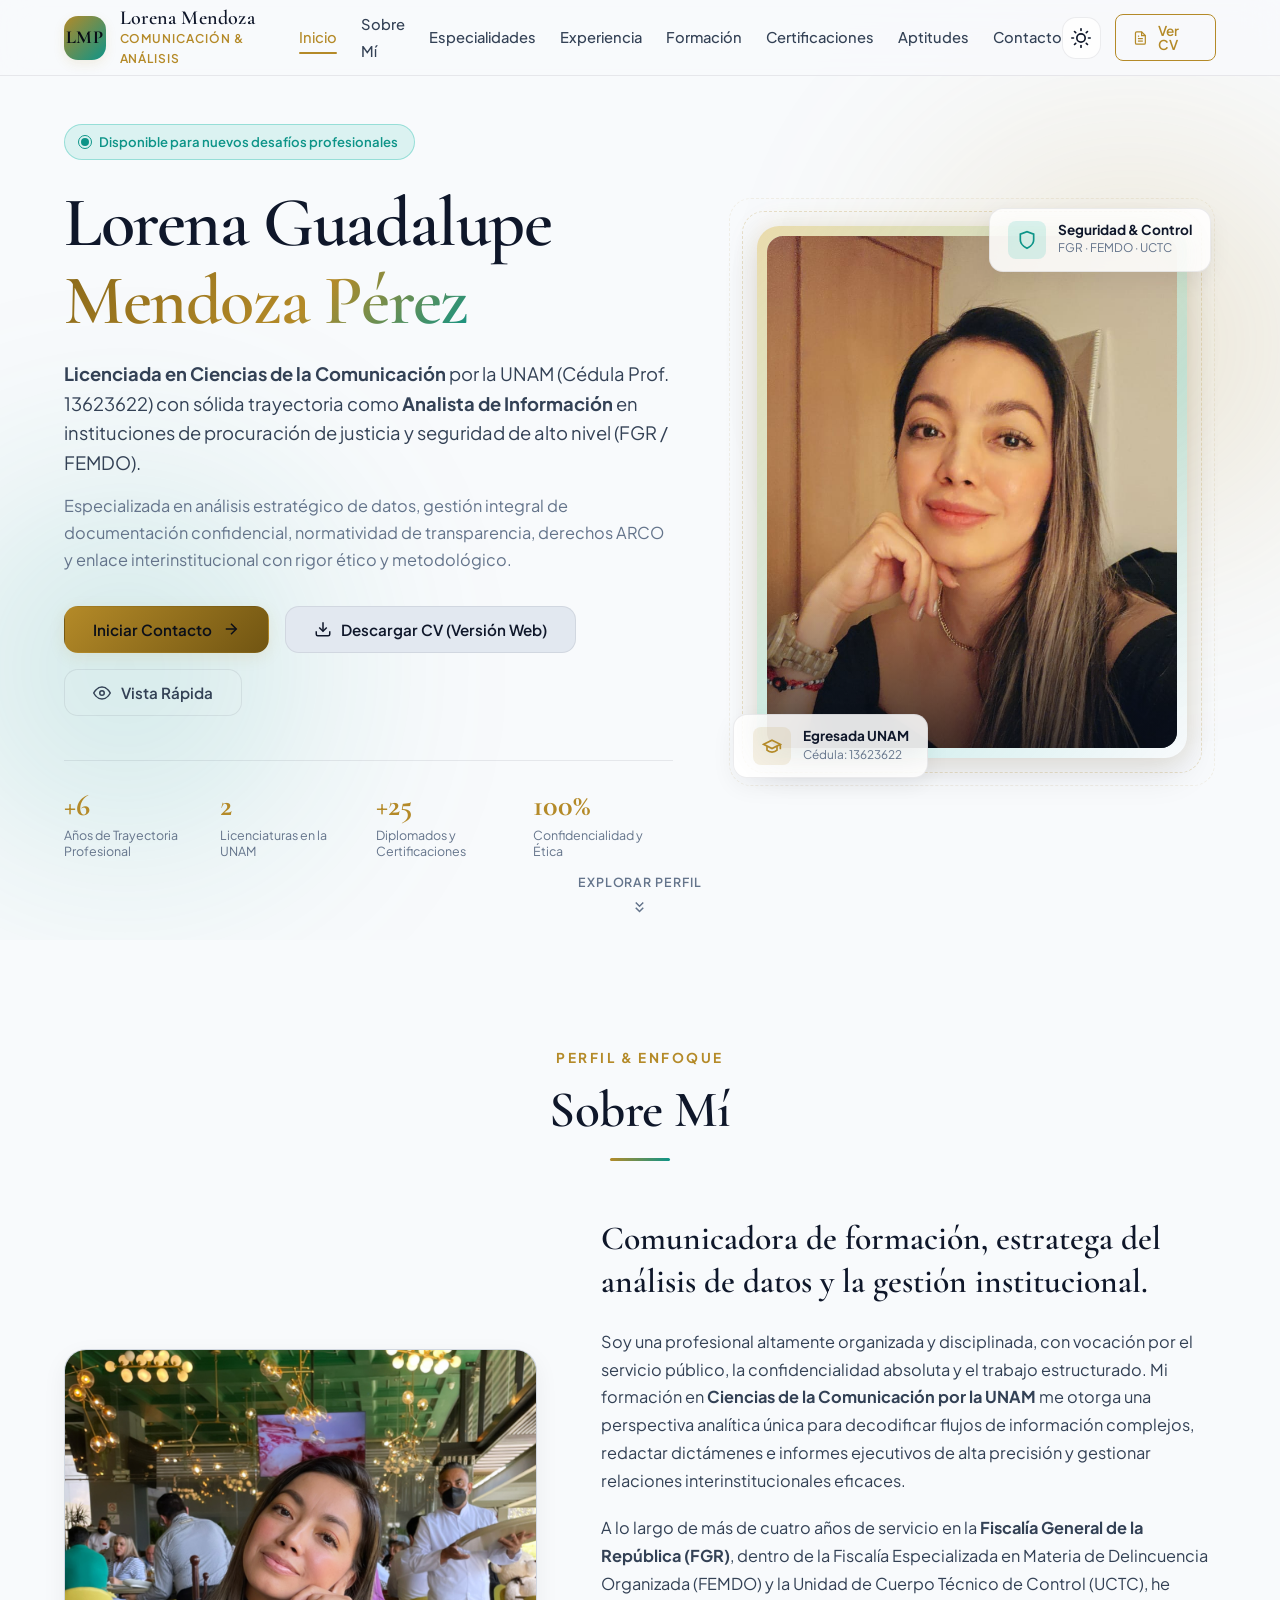
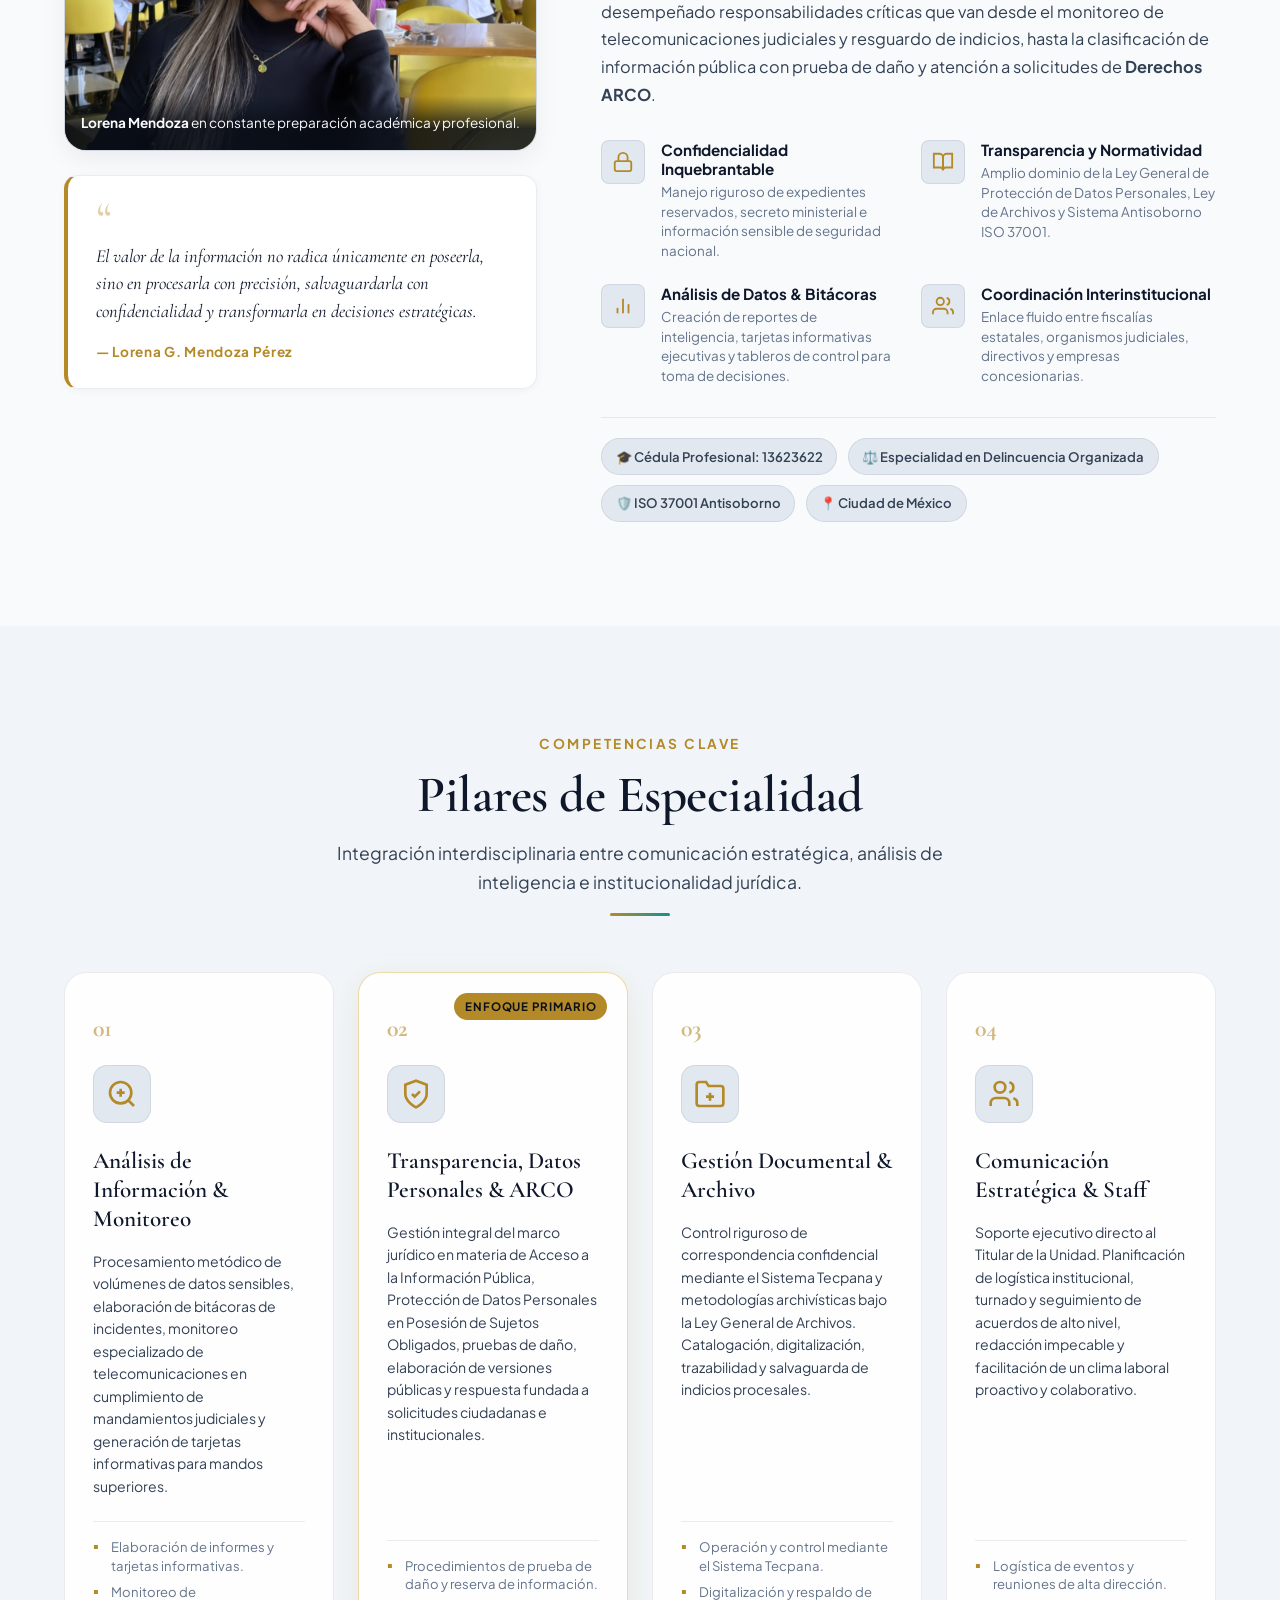
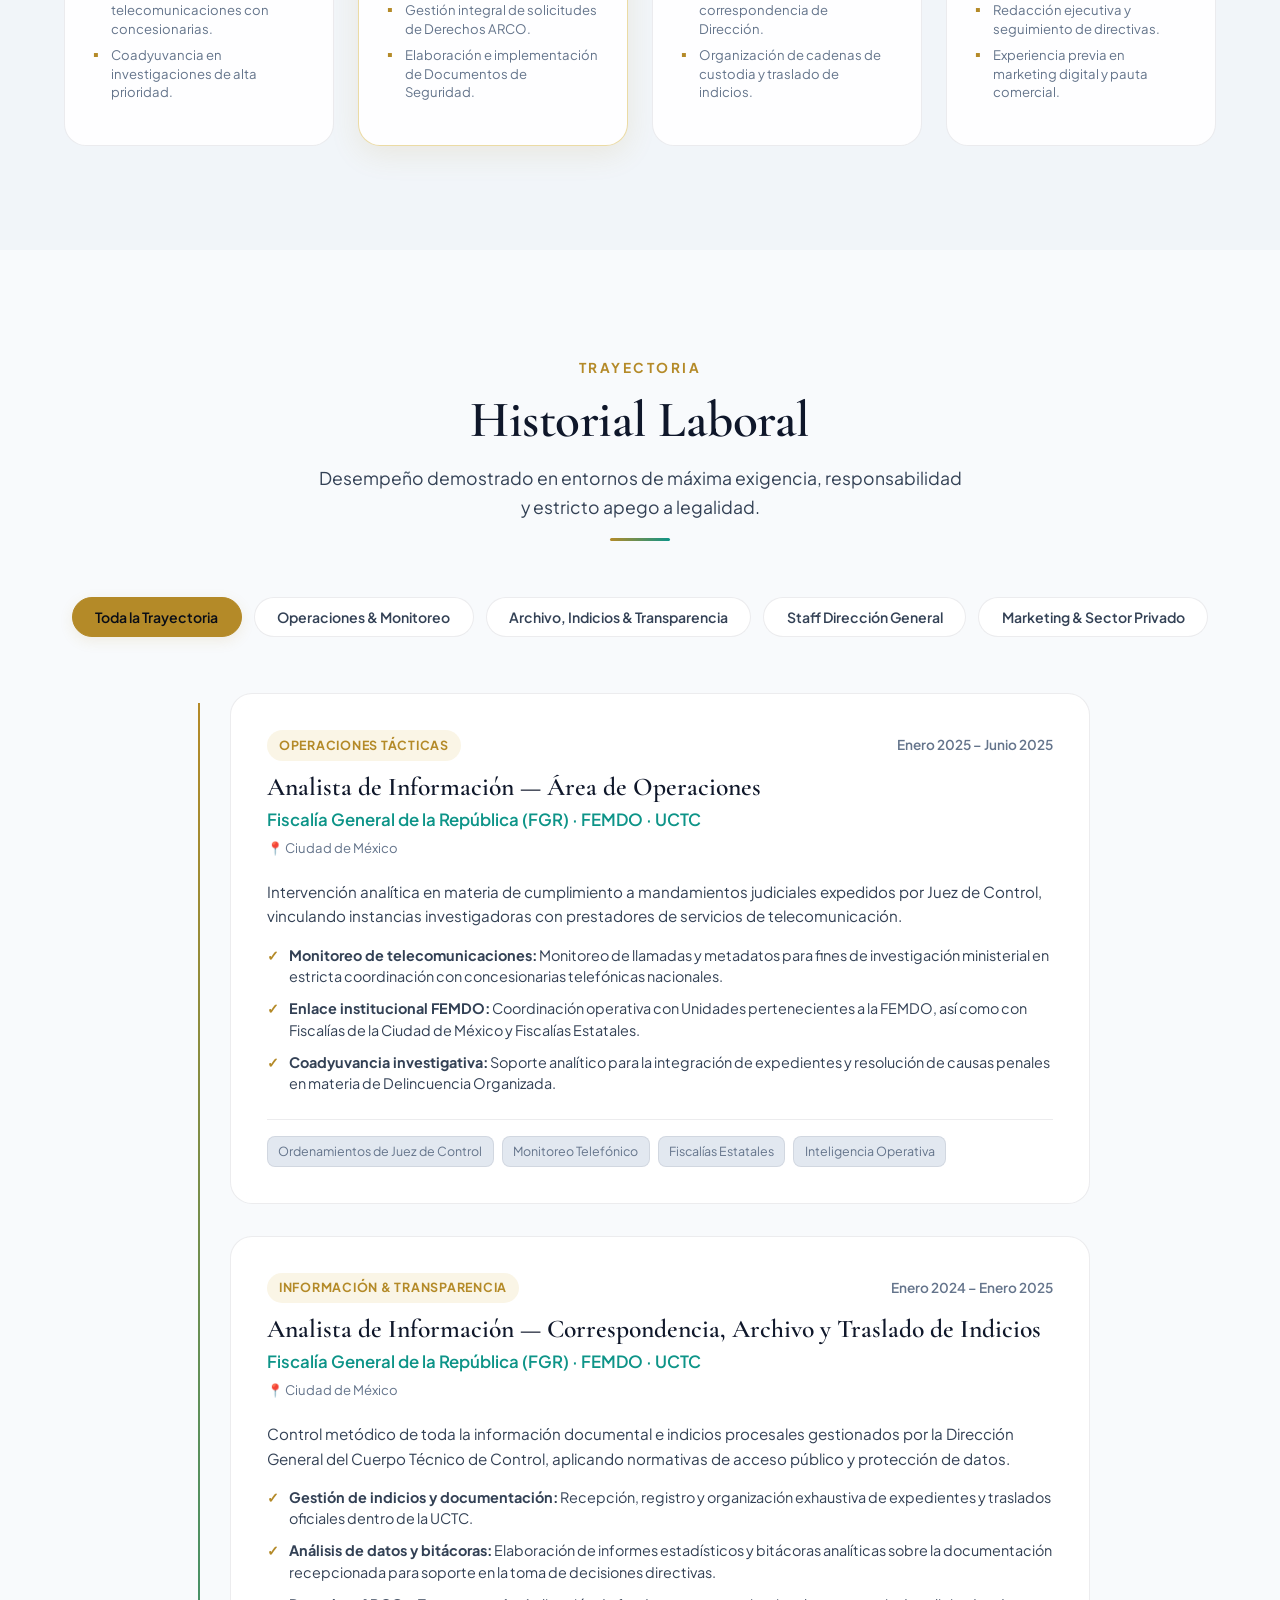
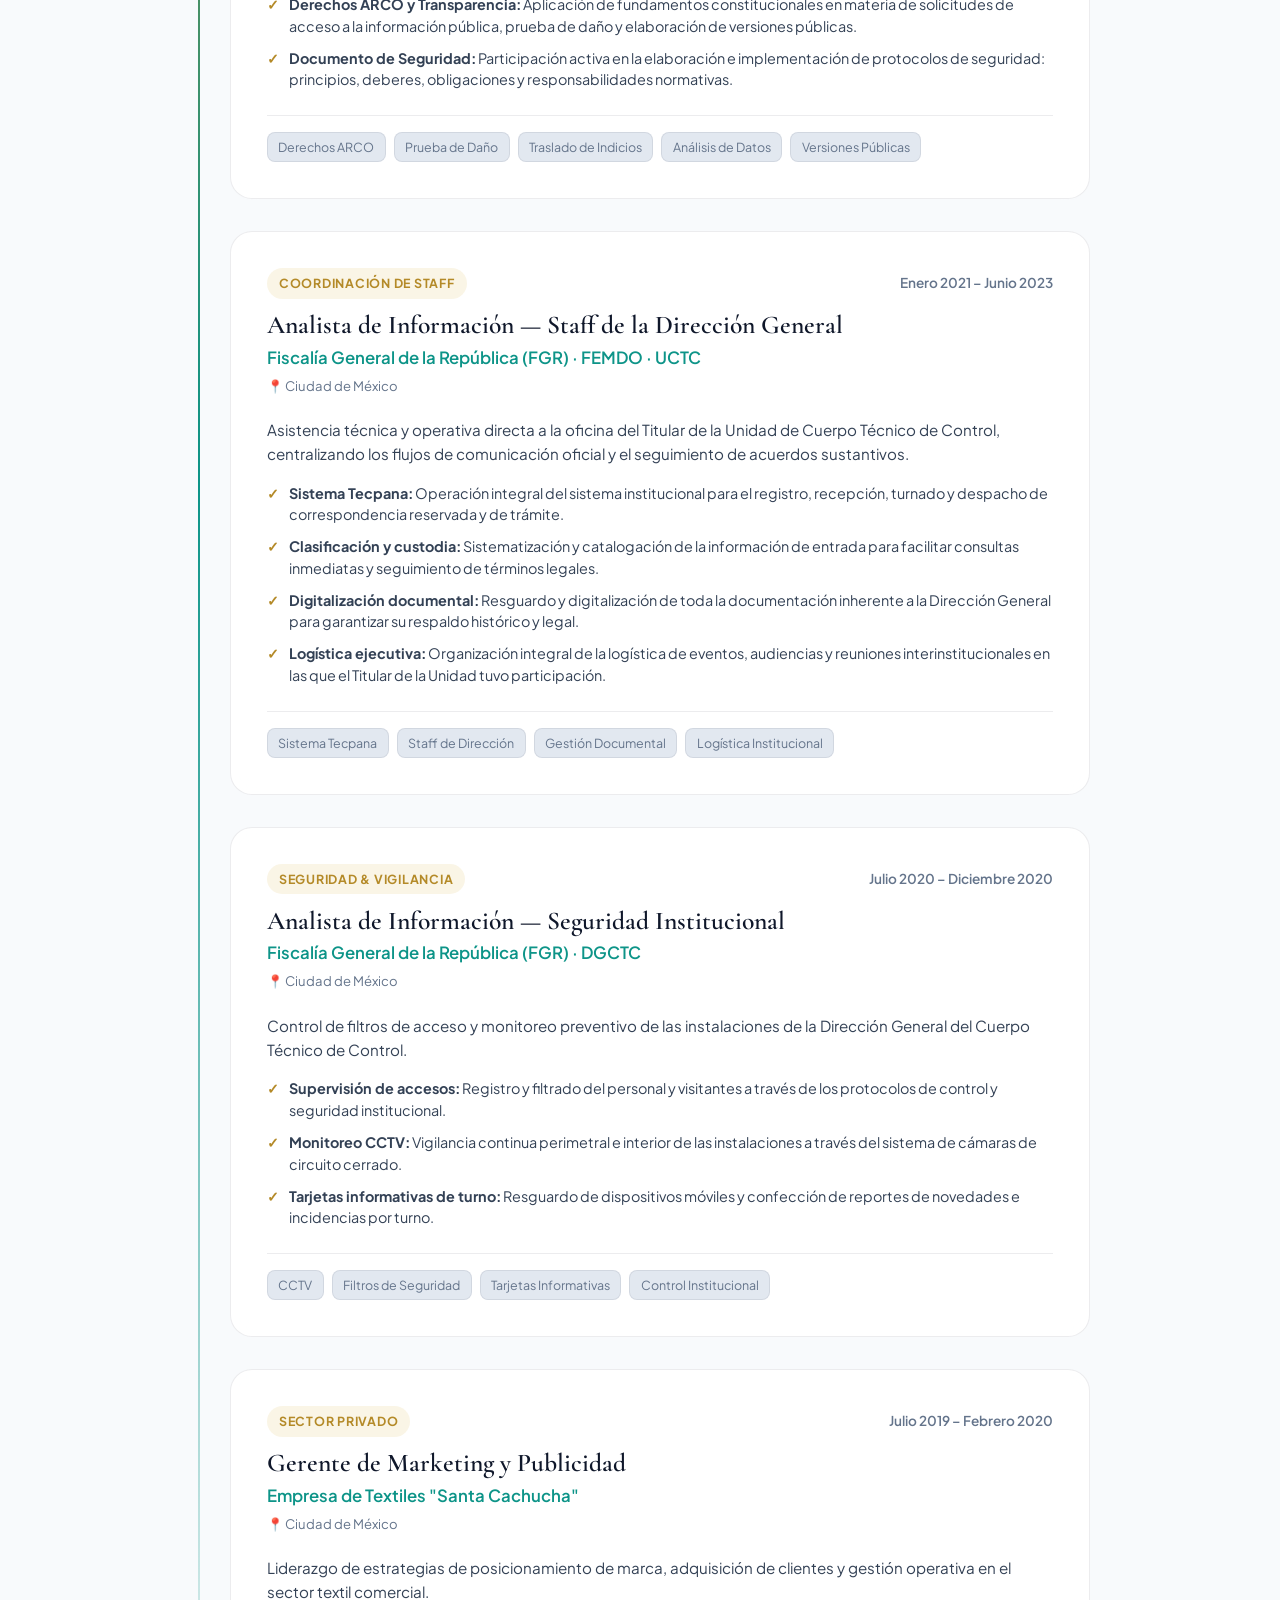
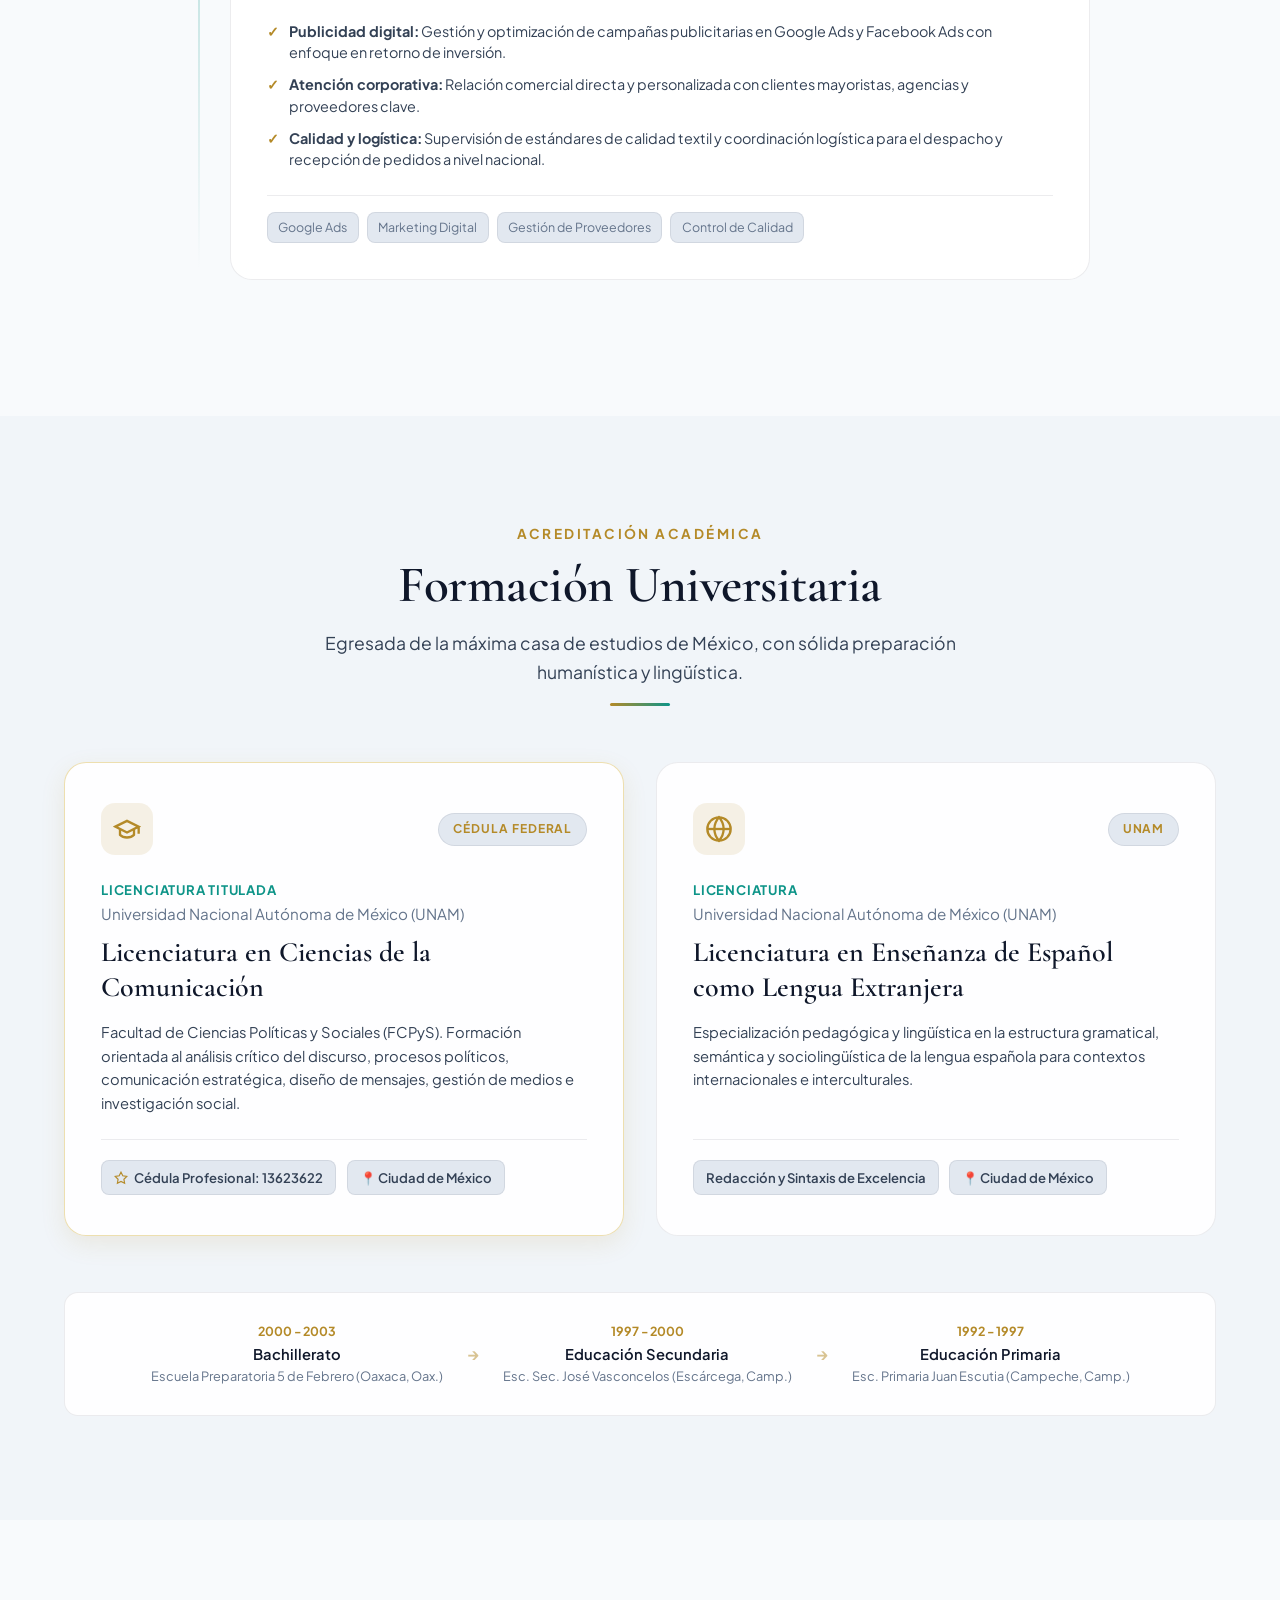
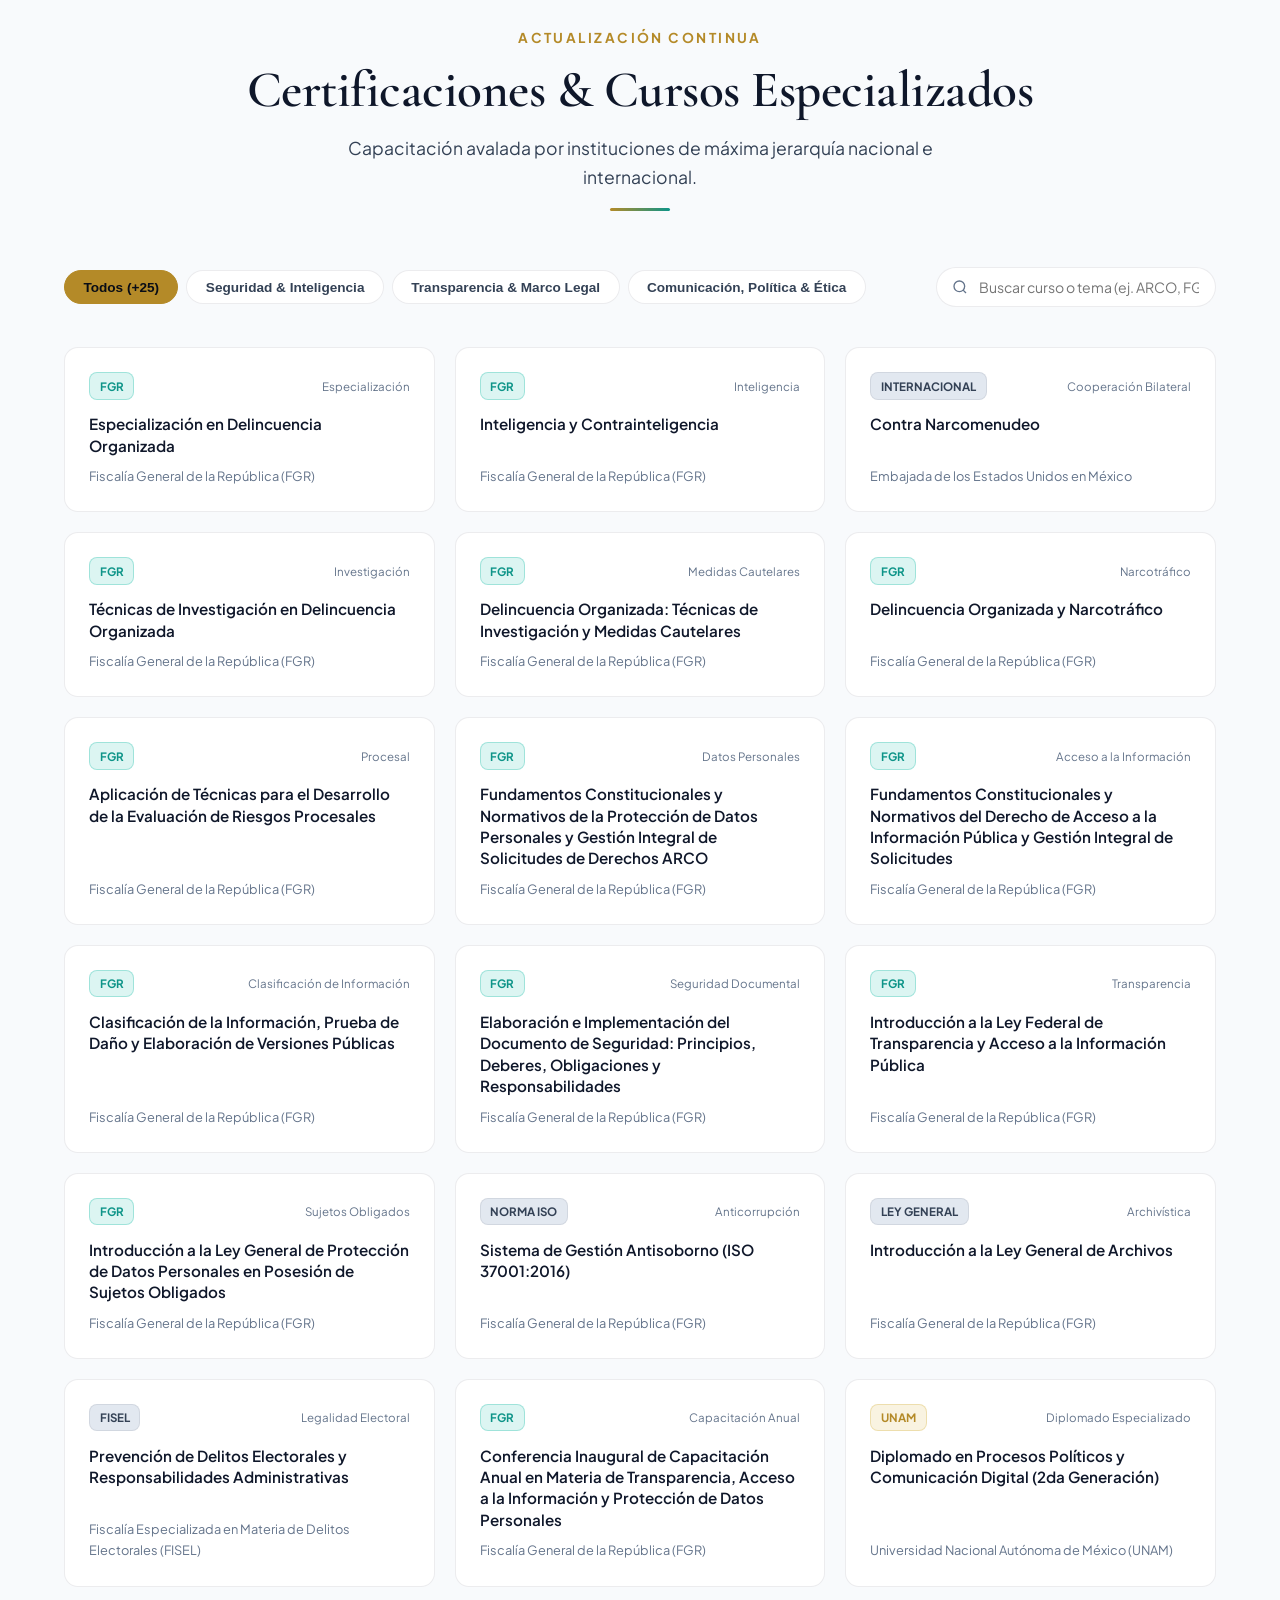
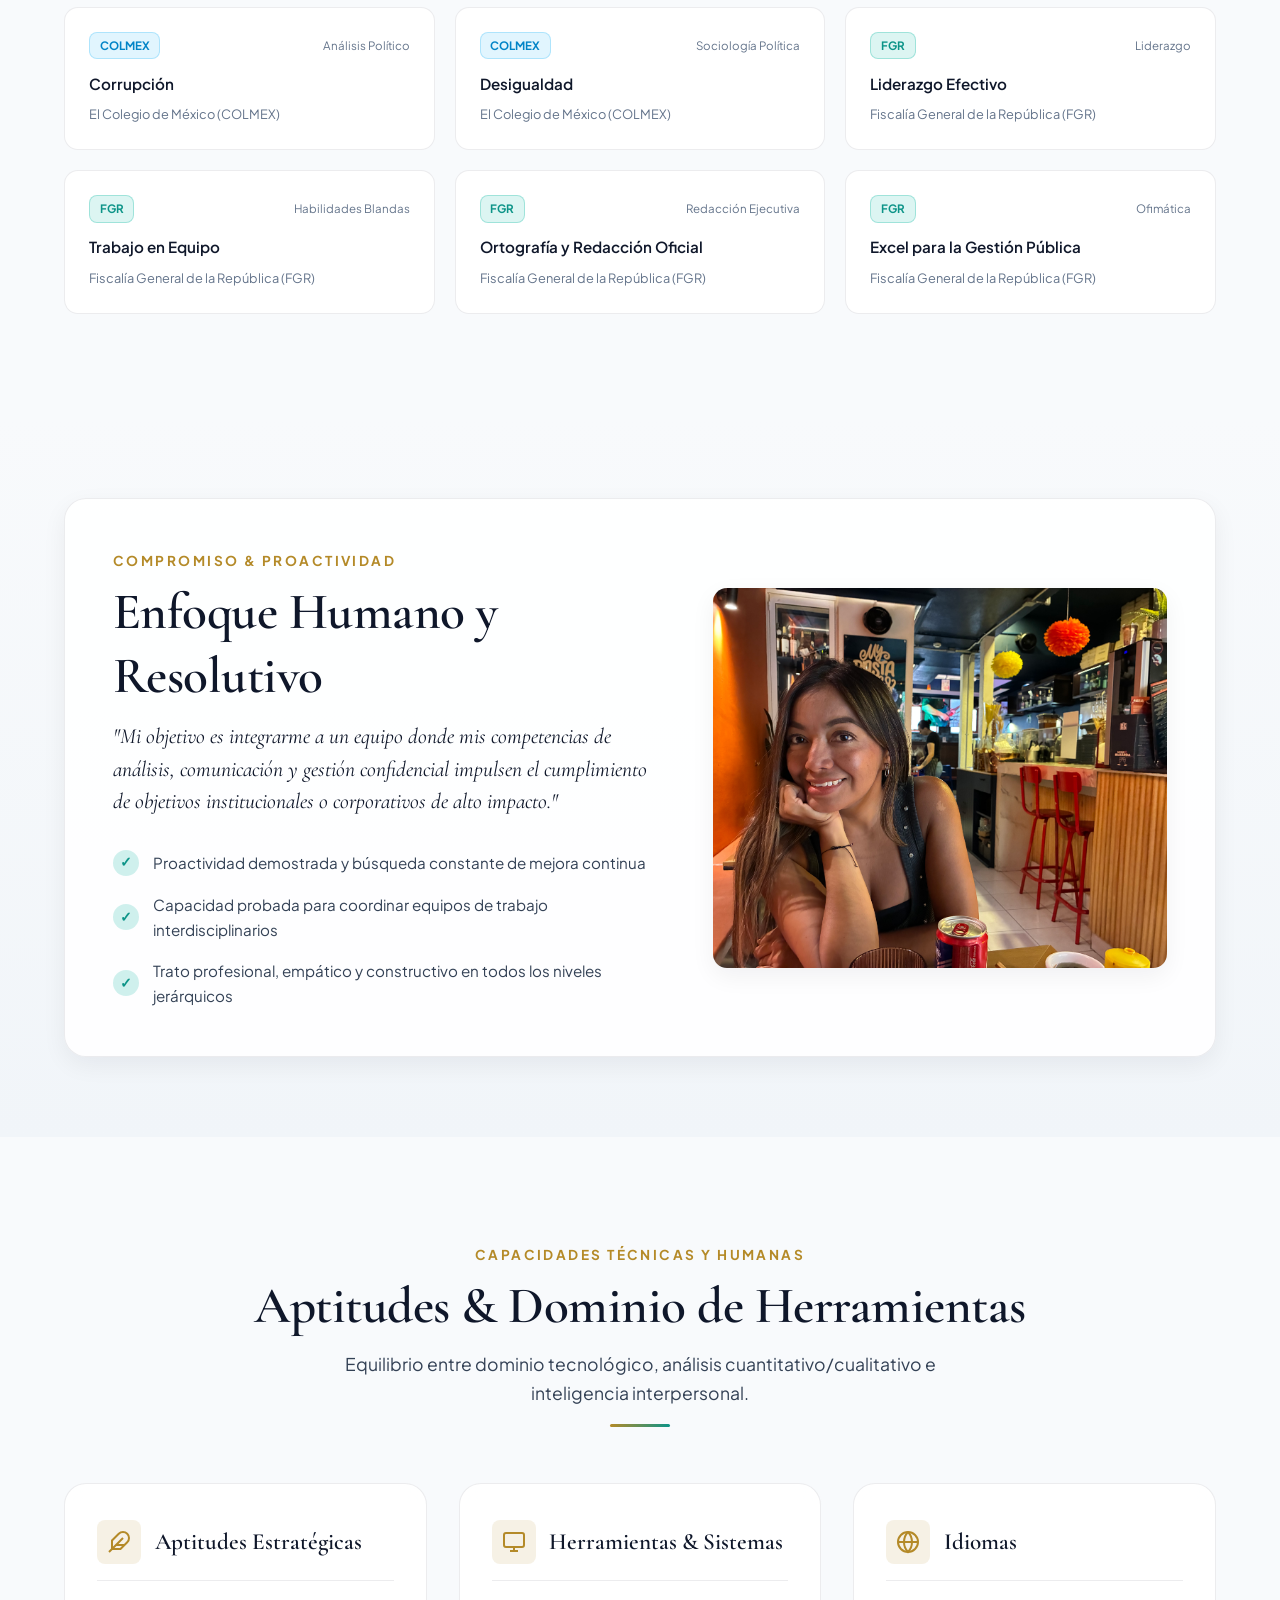
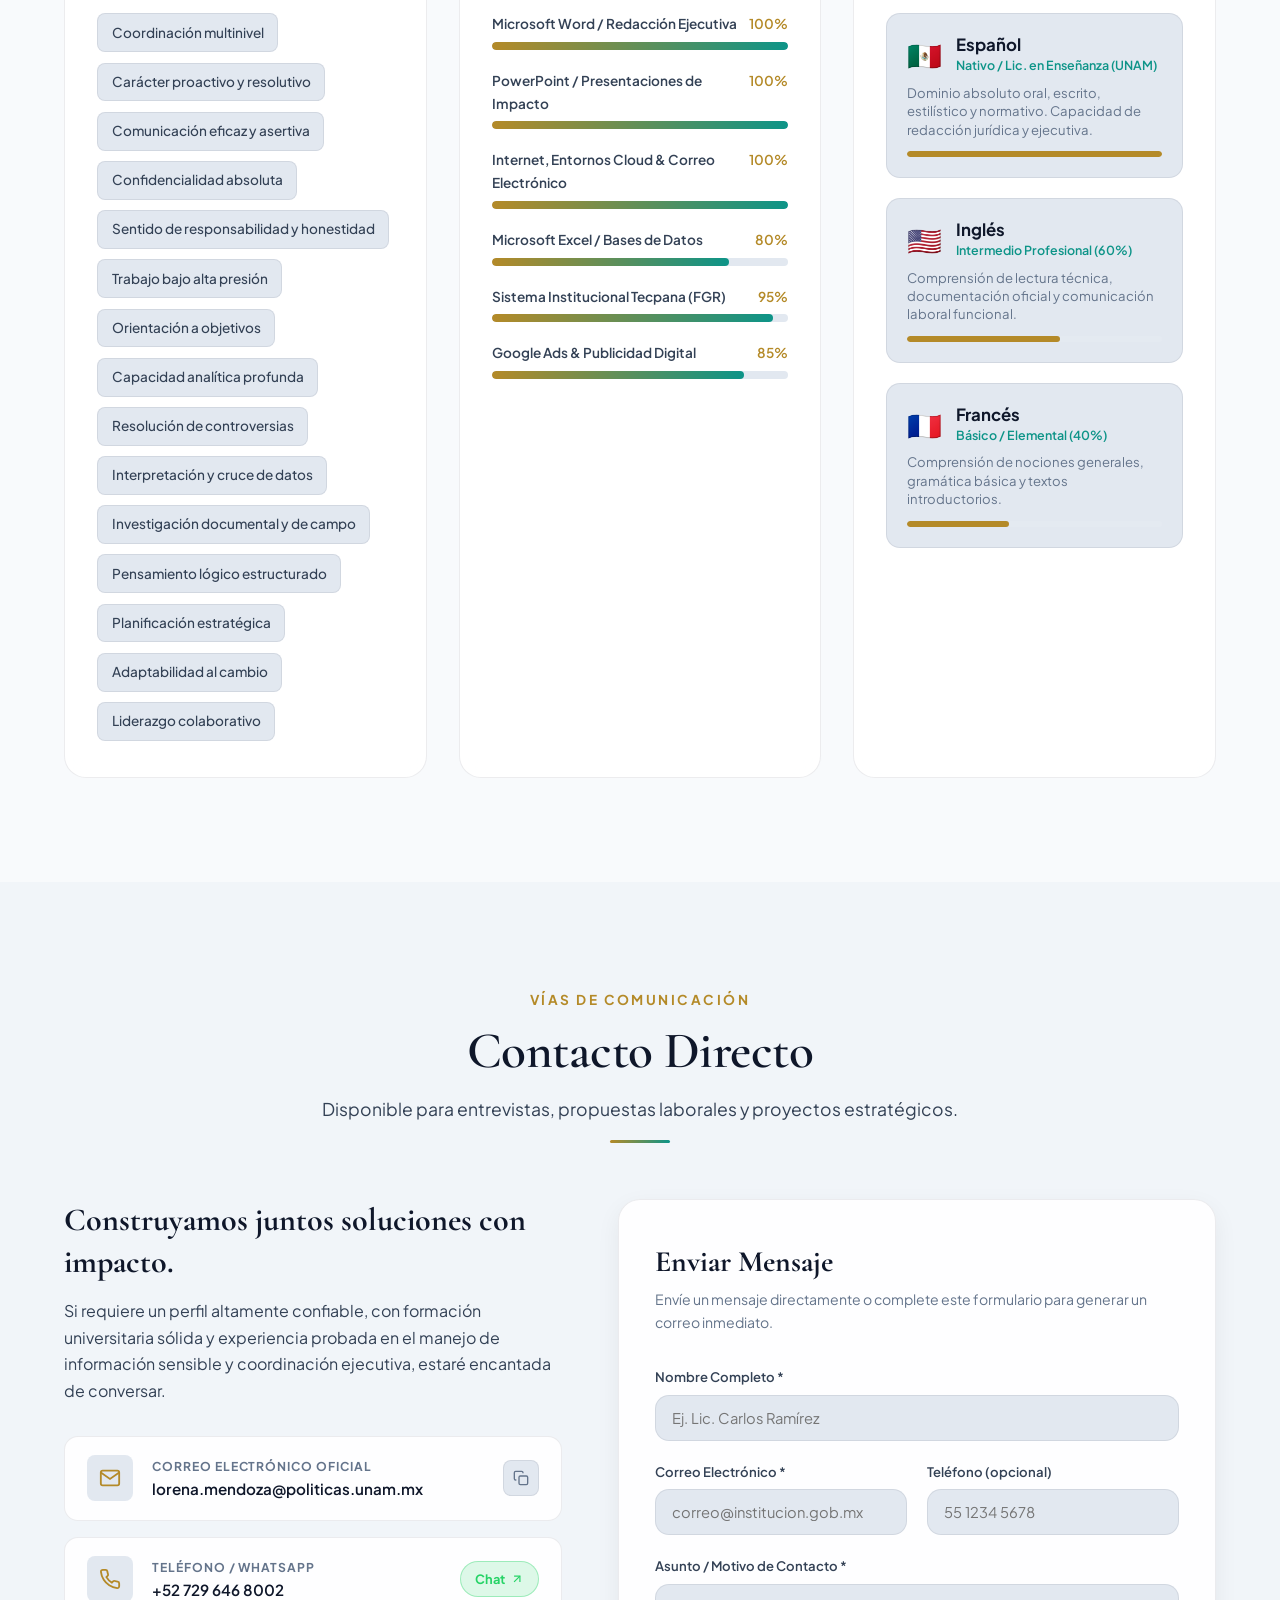
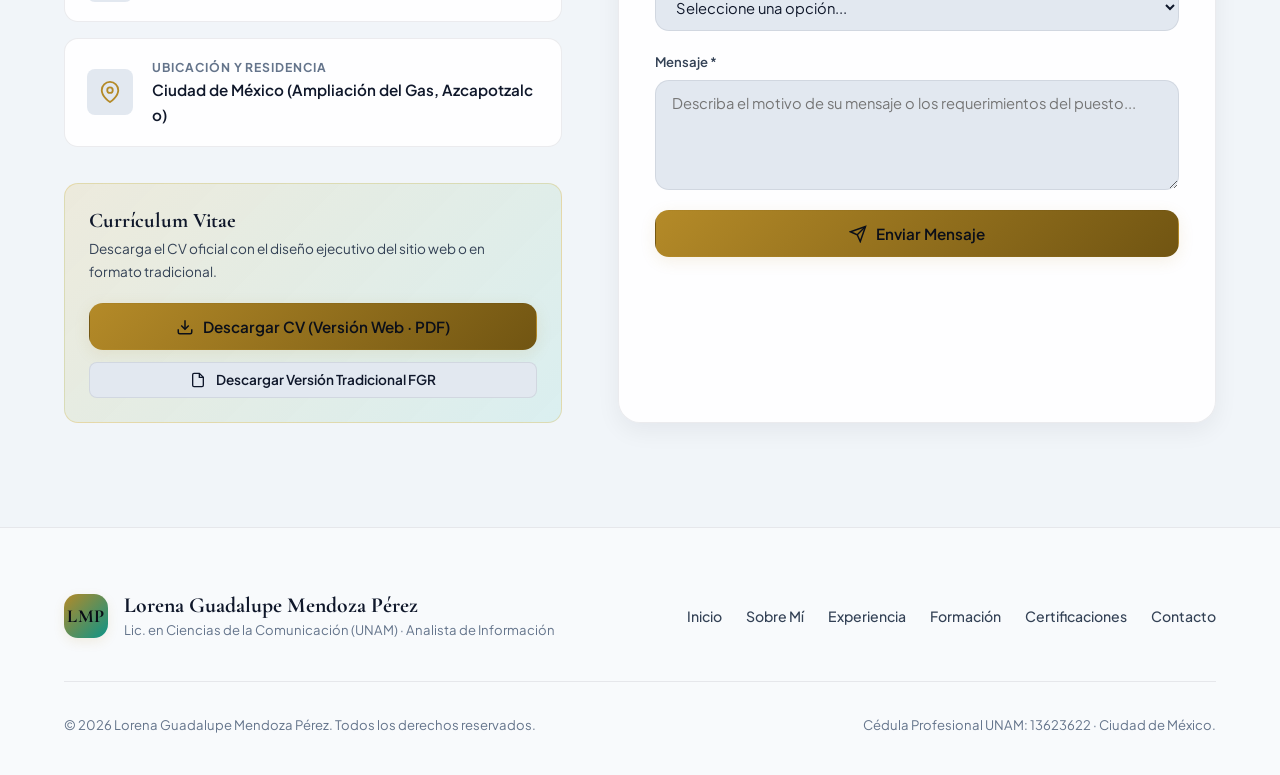
==== commit 62a6ab38: "feat: agregar CV en PDF con diseño y formato del sitio web, e incorporar selector interactivo en vis" ====
--- a/index.html
+++ b/index.html
@@ -113,11 +113,11 @@
               <span>Iniciar Contacto</span>
               <svg viewBox="0 0 24 24" width="18" height="18" fill="none" stroke="currentColor" stroke-width="2"><line x1="5" y1="12" x2="19" y2="12"></line><polyline points="12 5 19 12 12 19"></polyline></svg>
             </a>
-            <a href="assets/docs/CV_Lorena_Mendoza_Perez.pdf" download="CV_Lorena_Guadalupe_Mendoza_Perez.pdf" class="btn btn-secondary">
+            <a href="assets/docs/CV_Lorena_Mendoza_Perez_Web.pdf" download="CV_Lorena_Guadalupe_Mendoza_Perez_Web.pdf" class="btn btn-secondary" title="Descargar CV con diseño y formato del sitio web">
               <svg viewBox="0 0 24 24" width="18" height="18" fill="none" stroke="currentColor" stroke-width="2"><path d="M21 15v4a2 2 0 0 1-2 2H5a2 2 0 0 1-2-2v-4"></path><polyline points="7 10 12 15 17 10"></polyline><line x1="12" y1="15" x2="12" y2="3"></line></svg>
-              <span>Descargar CV (PDF)</span>
+              <span>Descargar CV (Versión Web)</span>
             </a>
-            <button id="quickViewCvHero" class="btn btn-ghost" title="Vista rápida del CV">
+            <button id="quickViewCvHero" class="btn btn-ghost" title="Vista previa del CV en pantalla">
               <svg viewBox="0 0 24 24" width="18" height="18" fill="none" stroke="currentColor" stroke-width="2"><path d="M1 12s4-8 11-8 11 8 11 8-4 8-11 8-11-8-11-8z"></path><circle cx="12" cy="12" r="3"></circle></svg>
               <span>Vista Rápida</span>
             </button>
@@ -1110,16 +1110,22 @@
               </div>
             </div>
 
-            <!-- Botón Descargar CV -->
+            <!-- Botones Descargar CV -->
             <div class="cv-download-box">
               <div class="cv-download-info">
-                <h4>Currículum Vitae Completo</h4>
-                <p>Formato PDF oficial actualizado con detalle curricular completo.</p>
-              </div>
-              <a href="assets/docs/CV_Lorena_Mendoza_Perez.pdf" download="CV_Lorena_Guadalupe_Mendoza_Perez.pdf" class="btn btn-primary btn-block">
-                <svg viewBox="0 0 24 24" width="18" height="18" fill="none" stroke="currentColor" stroke-width="2"><path d="M21 15v4a2 2 0 0 1-2 2H5a2 2 0 0 1-2-2v-4"></path><polyline points="7 10 12 15 17 10"></polyline><line x1="12" y1="15" x2="12" y2="3"></line></svg>
-                <span>Descargar CV Oficial</span>
-              </a>
+                <h4>Currículum Vitae</h4>
+                <p>Descarga el CV oficial con el diseño ejecutivo del sitio web o en formato tradicional.</p>
+              </div>
+              <div style="display: flex; flex-direction: column; gap: 0.75rem;">
+                <a href="assets/docs/CV_Lorena_Mendoza_Perez_Web.pdf" download="CV_Lorena_Guadalupe_Mendoza_Perez_Web.pdf" class="btn btn-primary btn-block">
+                  <svg viewBox="0 0 24 24" width="18" height="18" fill="none" stroke="currentColor" stroke-width="2"><path d="M21 15v4a2 2 0 0 1-2 2H5a2 2 0 0 1-2-2v-4"></path><polyline points="7 10 12 15 17 10"></polyline><line x1="12" y1="15" x2="12" y2="3"></line></svg>
+                  <span>Descargar CV (Versión Web · PDF)</span>
+                </a>
+                <a href="assets/docs/CV_Lorena_Mendoza_Perez.pdf" download="CV_Lorena_Guadalupe_Mendoza_Perez_Original.pdf" class="btn btn-secondary btn-block btn-sm" style="font-size: 0.85rem;">
+                  <svg viewBox="0 0 24 24" width="16" height="16" fill="none" stroke="currentColor" stroke-width="2"><path d="M14 2H6a2 2 0 0 0-2 2v16a2 2 0 0 0 2 2h12a2 2 0 0 0 2-2V8z"></path><polyline points="14 2 14 8 20 8"></polyline></svg>
+                  <span>Descargar Versión Tradicional FGR</span>
+                </a>
+              </div>
             </div>
           </div>
 
@@ -1211,12 +1217,26 @@
       <div class="modal-header">
         <div class="modal-title-group">
           <svg viewBox="0 0 24 24" width="20" height="20" fill="none" stroke="currentColor" stroke-width="2"><path d="M14 2H6a2 2 0 0 0-2 2v16a2 2 0 0 0 2 2h12a2 2 0 0 0 2-2V8z"></path><polyline points="14 2 14 8 20 8"></polyline></svg>
-          <h3>Currículum Vitae Oficial — Lorena Guadalupe Mendoza Pérez</h3>
-        </div>
+          <div>
+            <h3 id="modalCvTitle">Currículum Vitae — Versión Web Oficial</h3>
+            <span style="font-size: 0.75rem; color: var(--accent-gold);">Lorena Guadalupe Mendoza Pérez</span>
+          </div>
+        </div>
+
+        <!-- Version Switch Tabs -->
+        <div class="modal-version-switch" style="display: flex; gap: 0.4rem; background: var(--bg-tertiary); padding: 3px; border-radius: var(--radius-sm); border: 1px solid var(--border-subtle);">
+          <button id="switchCvWebBtn" class="btn btn-sm btn-primary" style="padding: 0.35rem 0.75rem; font-size: 0.78rem;">
+            Versión Web
+          </button>
+          <button id="switchCvOriginalBtn" class="btn btn-sm btn-ghost" style="padding: 0.35rem 0.75rem; font-size: 0.78rem;">
+            Tradicional FGR
+          </button>
+        </div>
+
         <div class="modal-actions">
-          <a href="assets/docs/CV_Lorena_Mendoza_Perez.pdf" download="CV_Lorena_Guadalupe_Mendoza_Perez.pdf" class="btn btn-outline btn-sm">
+          <a id="downloadModalCvBtn" href="assets/docs/CV_Lorena_Mendoza_Perez_Web.pdf" download="CV_Lorena_Guadalupe_Mendoza_Perez_Web.pdf" class="btn btn-outline btn-sm">
             <svg viewBox="0 0 24 24" width="14" height="14" fill="none" stroke="currentColor" stroke-width="2"><path d="M21 15v4a2 2 0 0 1-2 2H5a2 2 0 0 1-2-2v-4"></path><polyline points="7 10 12 15 17 10"></polyline><line x1="12" y1="15" x2="12" y2="3"></line></svg>
-            <span>Descargar</span>
+            <span id="downloadModalCvText">Descargar PDF</span>
           </a>
           <button class="modal-close-btn" id="closeCvModalBtn" aria-label="Cerrar modal">
             <svg viewBox="0 0 24 24" width="20" height="20" fill="none" stroke="currentColor" stroke-width="2"><line x1="18" y1="6" x2="6" y2="18"></line><line x1="6" y1="6" x2="18" y2="18"></line></svg>
@@ -1224,7 +1244,7 @@
         </div>
       </div>
       <div class="modal-body">
-        <iframe src="assets/docs/CV_Lorena_Mendoza_Perez.pdf#toolbar=1" class="cv-iframe" title="Visor de Curriculum Vitae"></iframe>
+        <iframe id="cvModalIframe" src="assets/docs/CV_Lorena_Mendoza_Perez_Web.pdf#toolbar=1" class="cv-iframe" title="Visor de Curriculum Vitae"></iframe>
       </div>
     </div>
   </div>
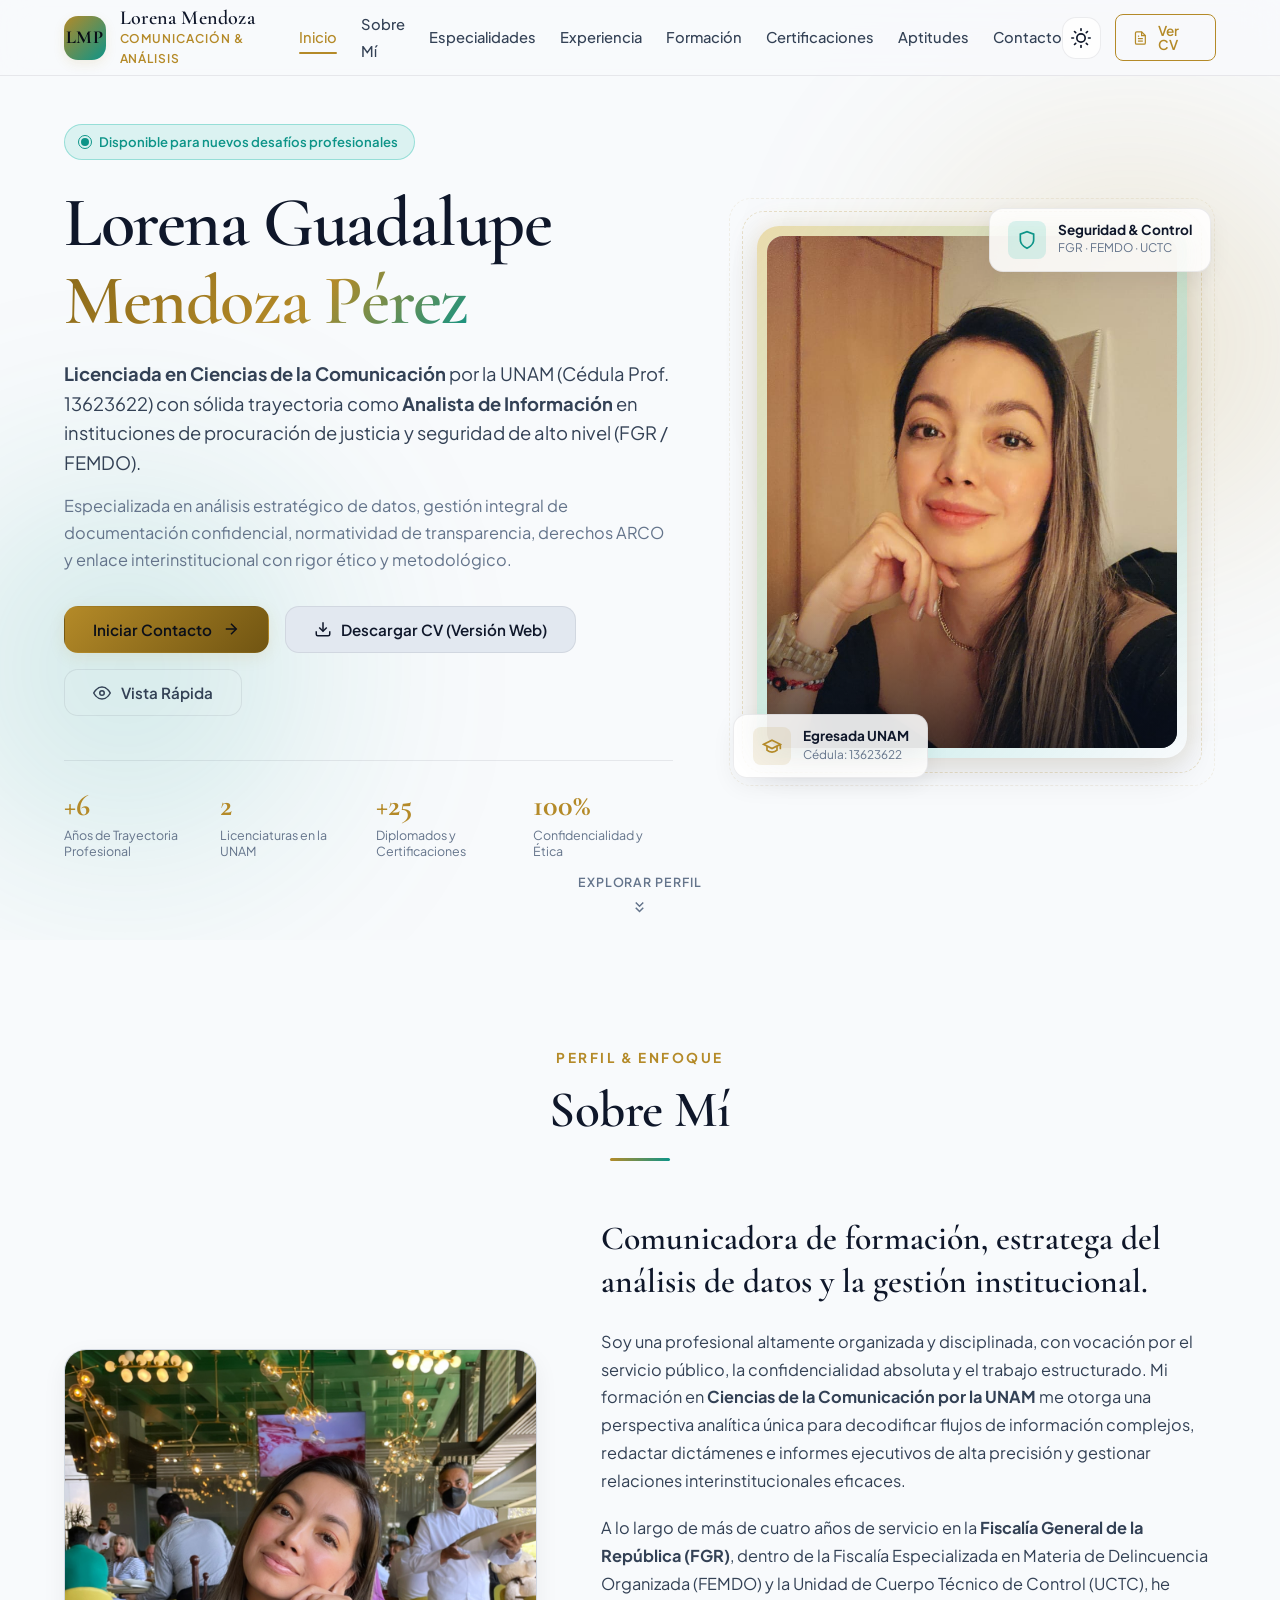
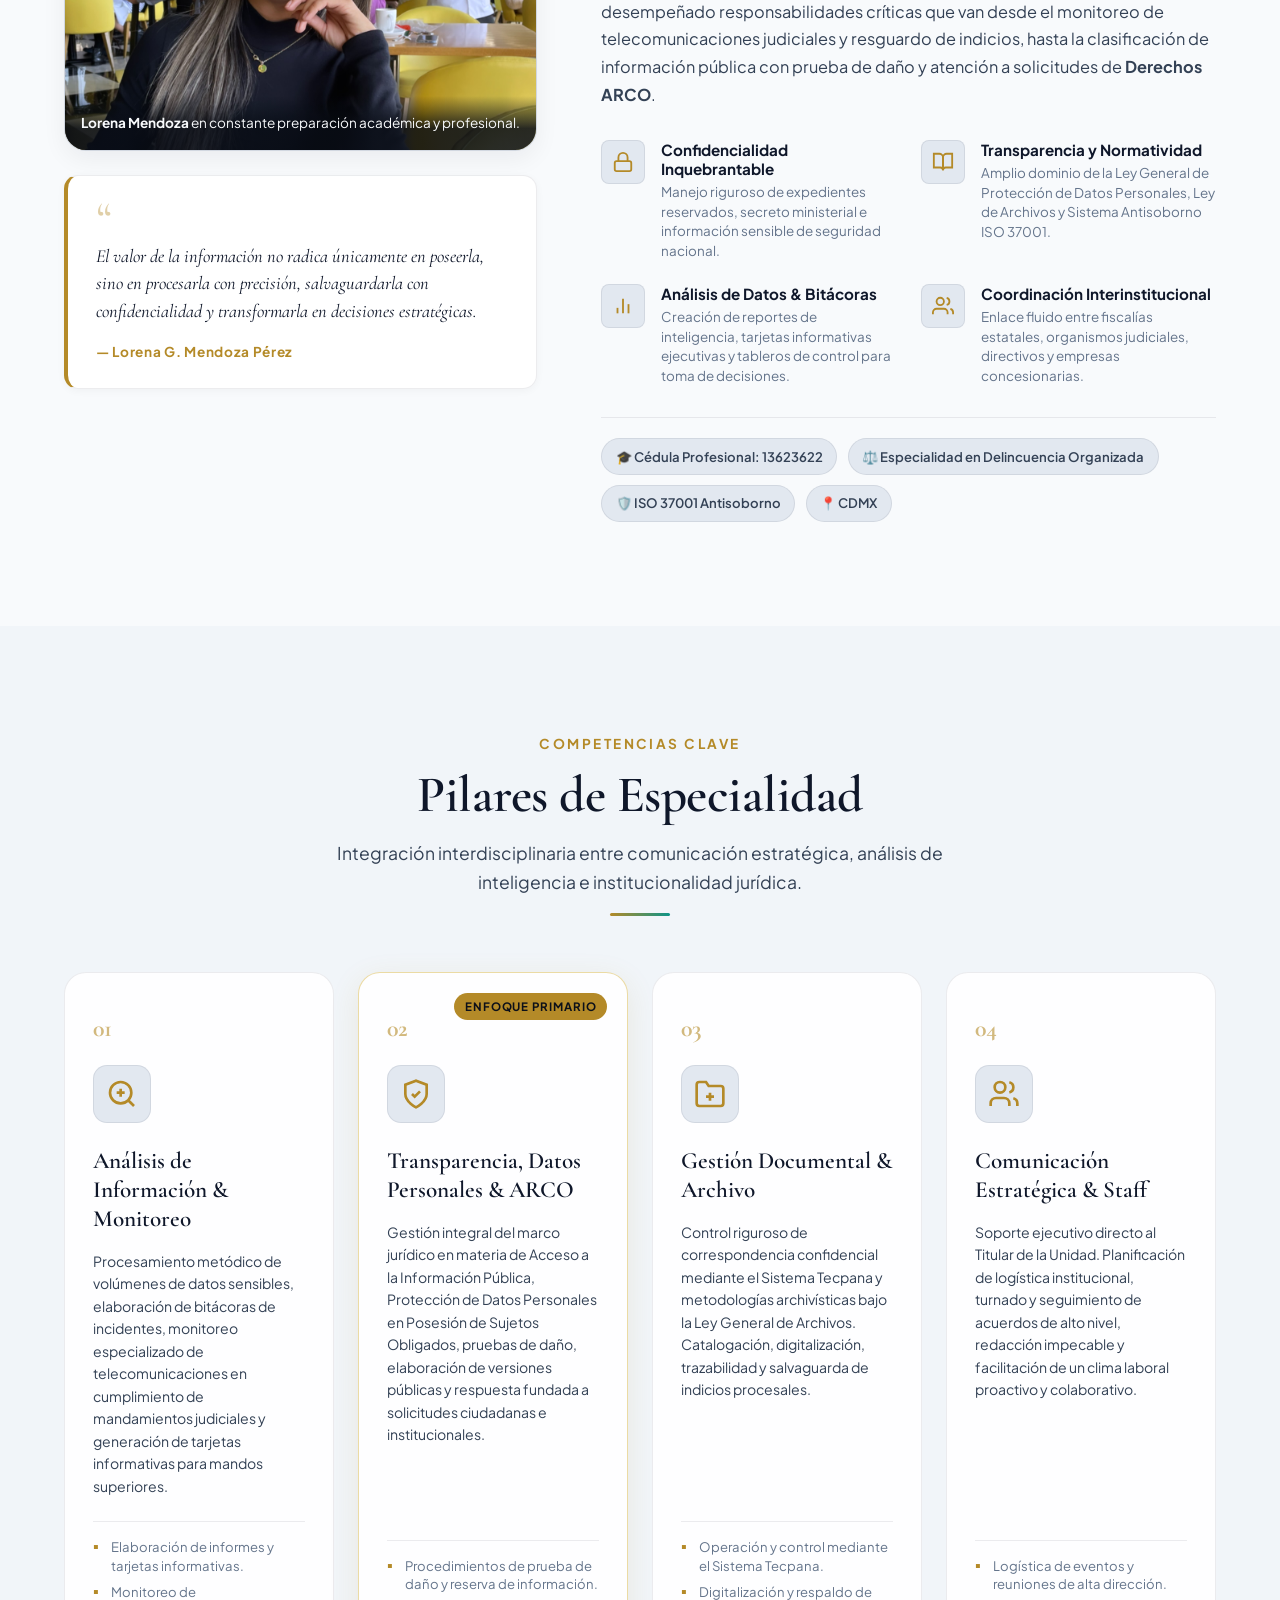
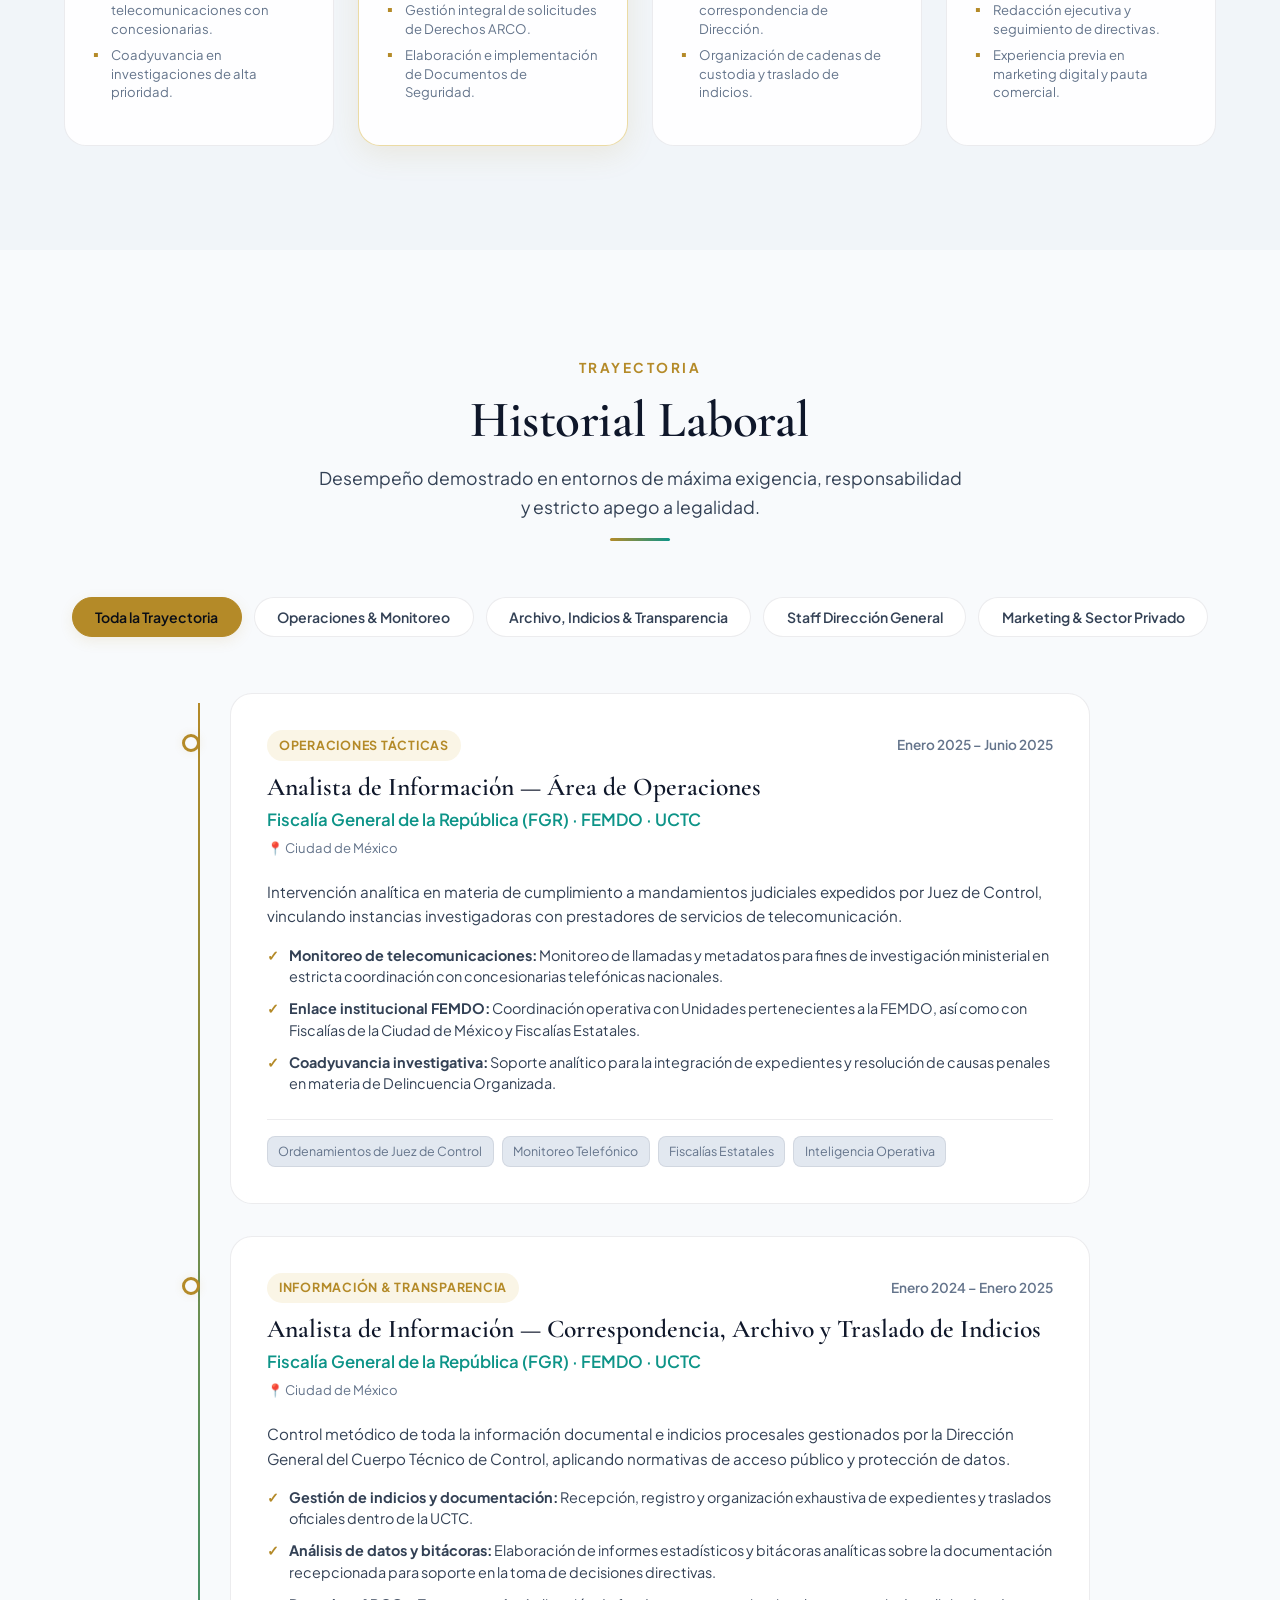
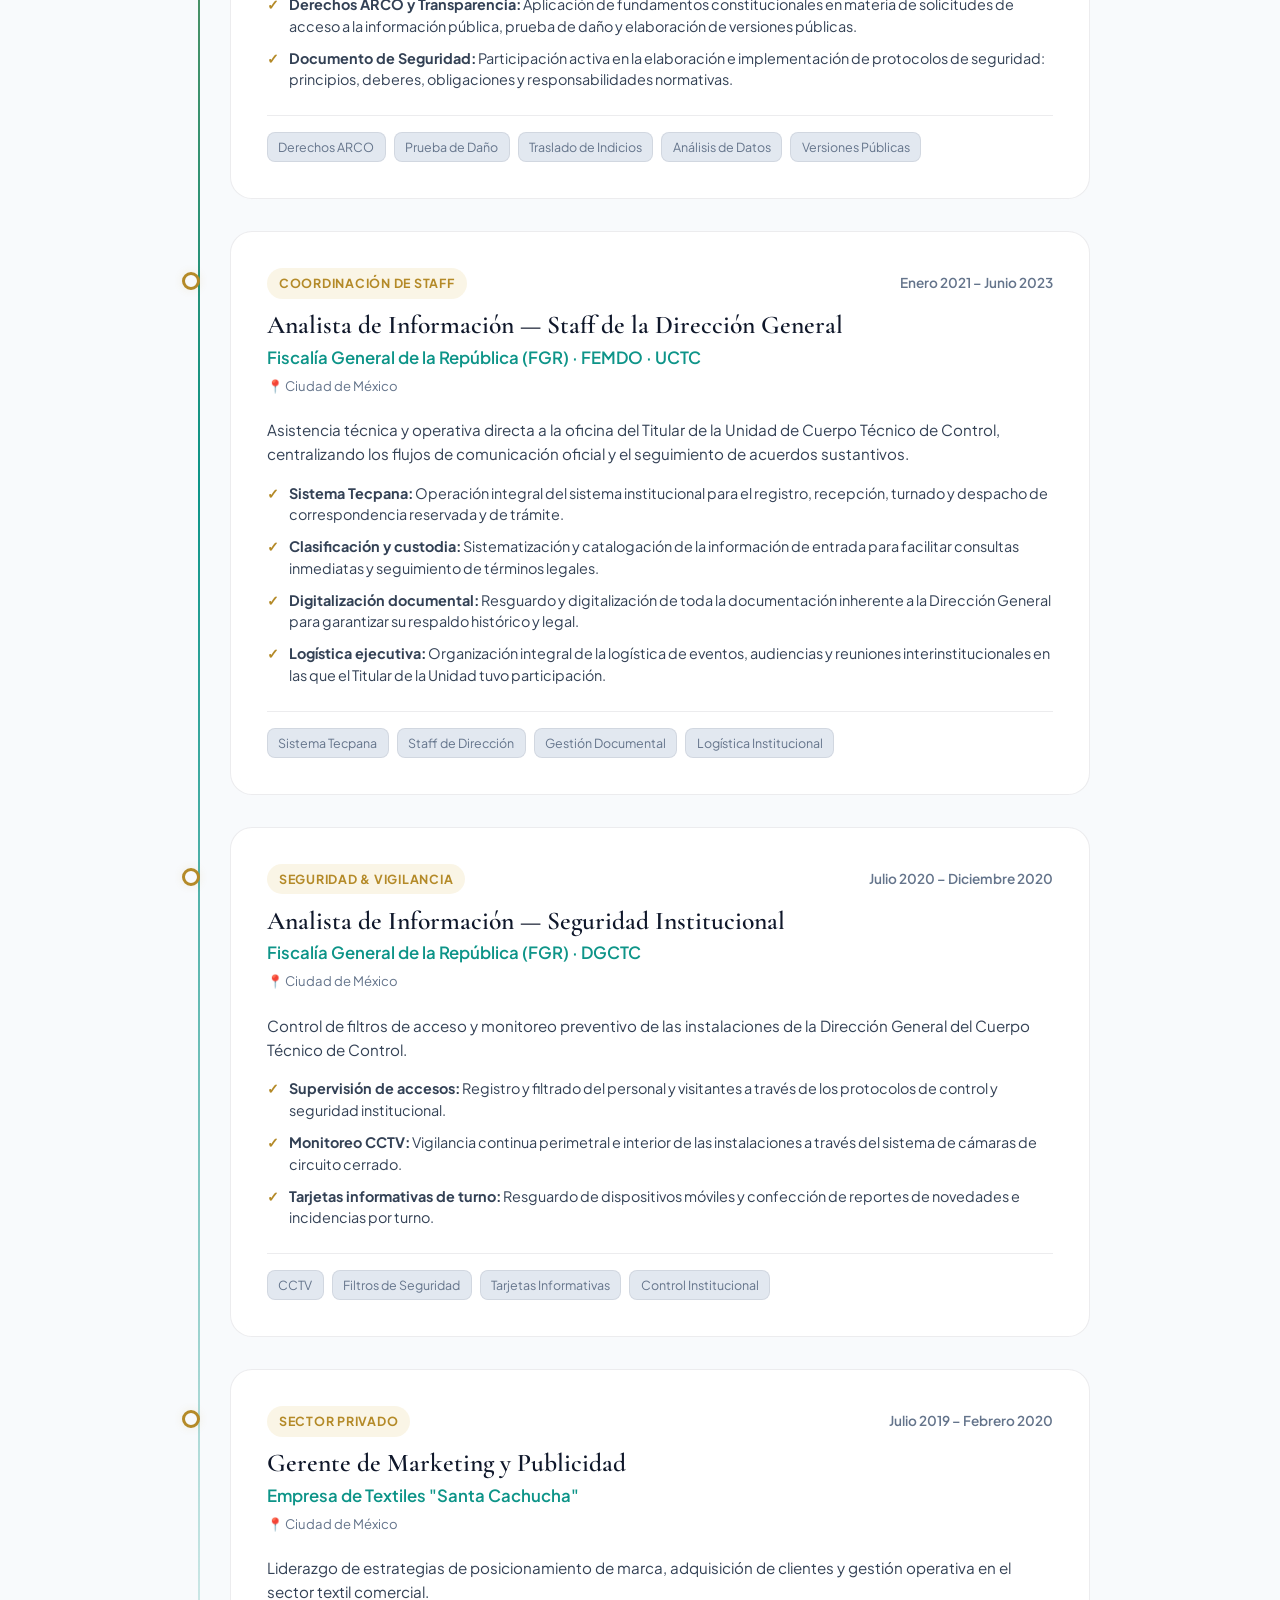
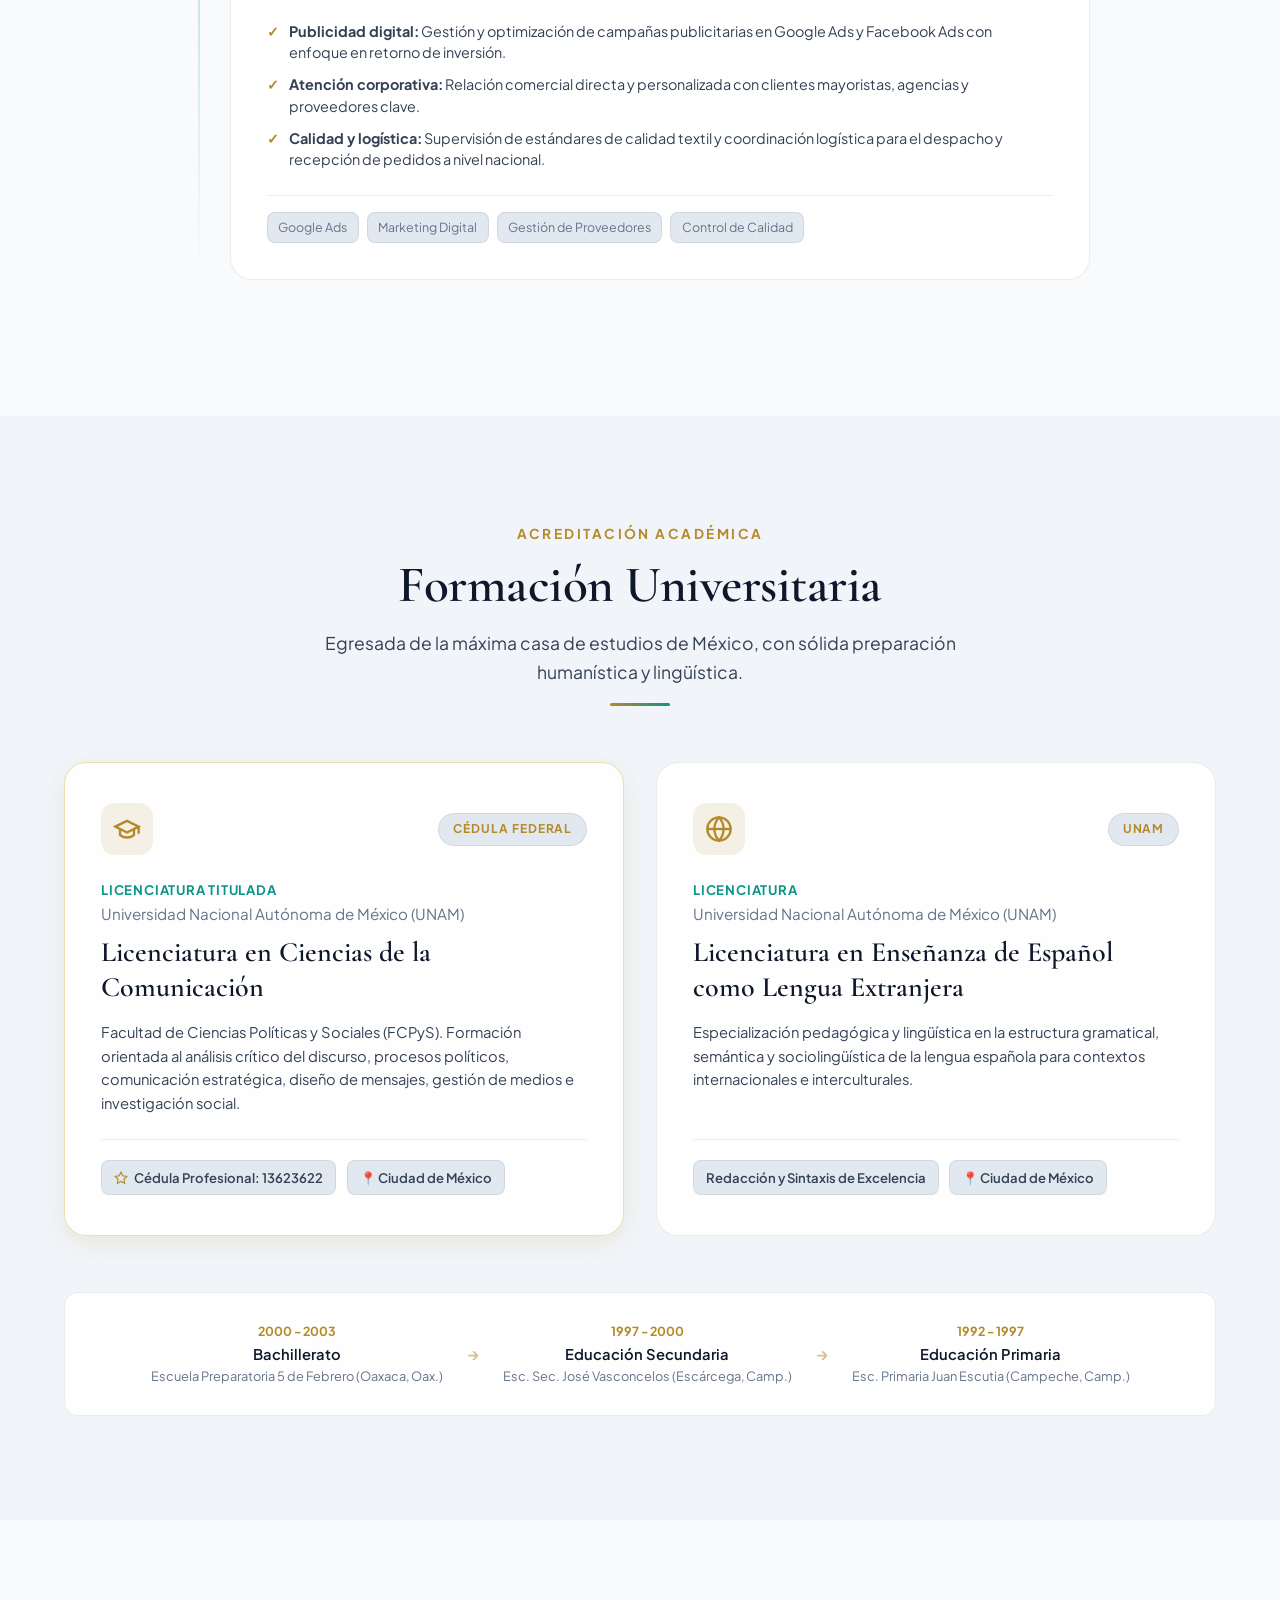
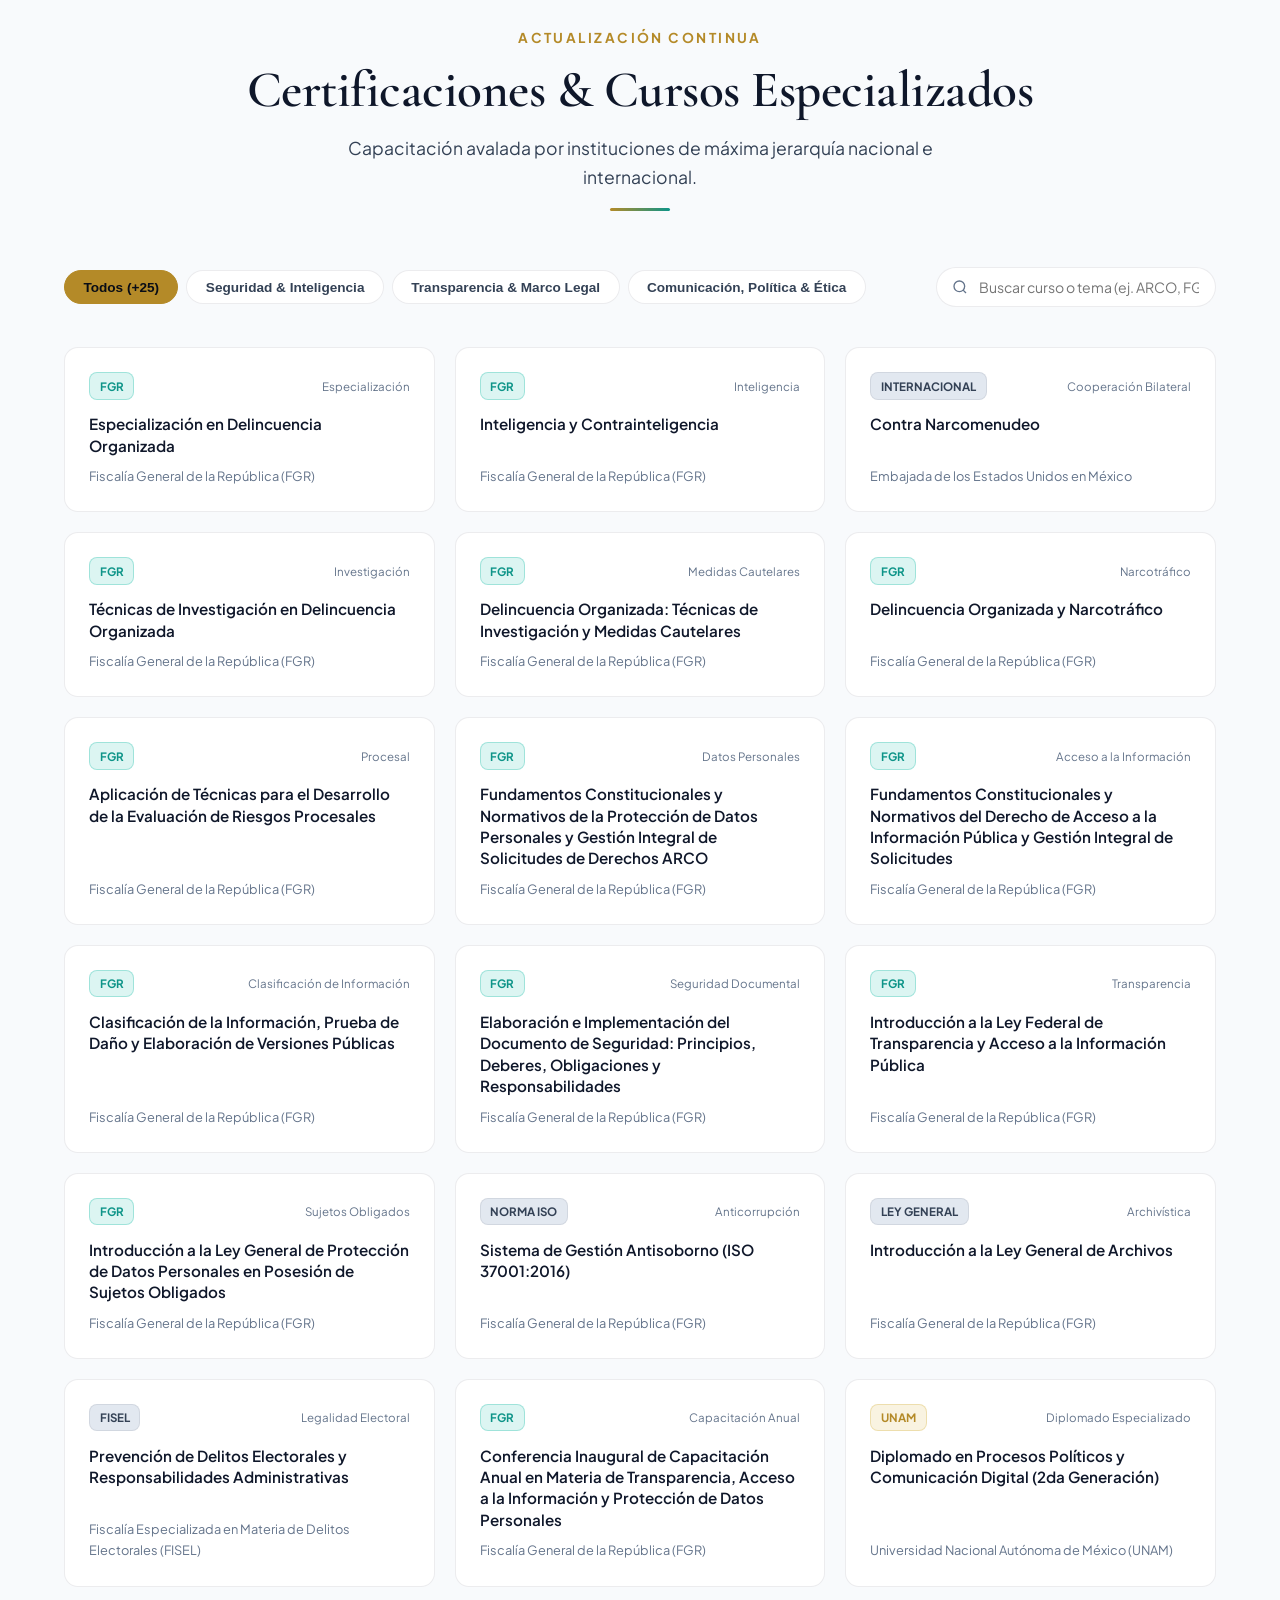
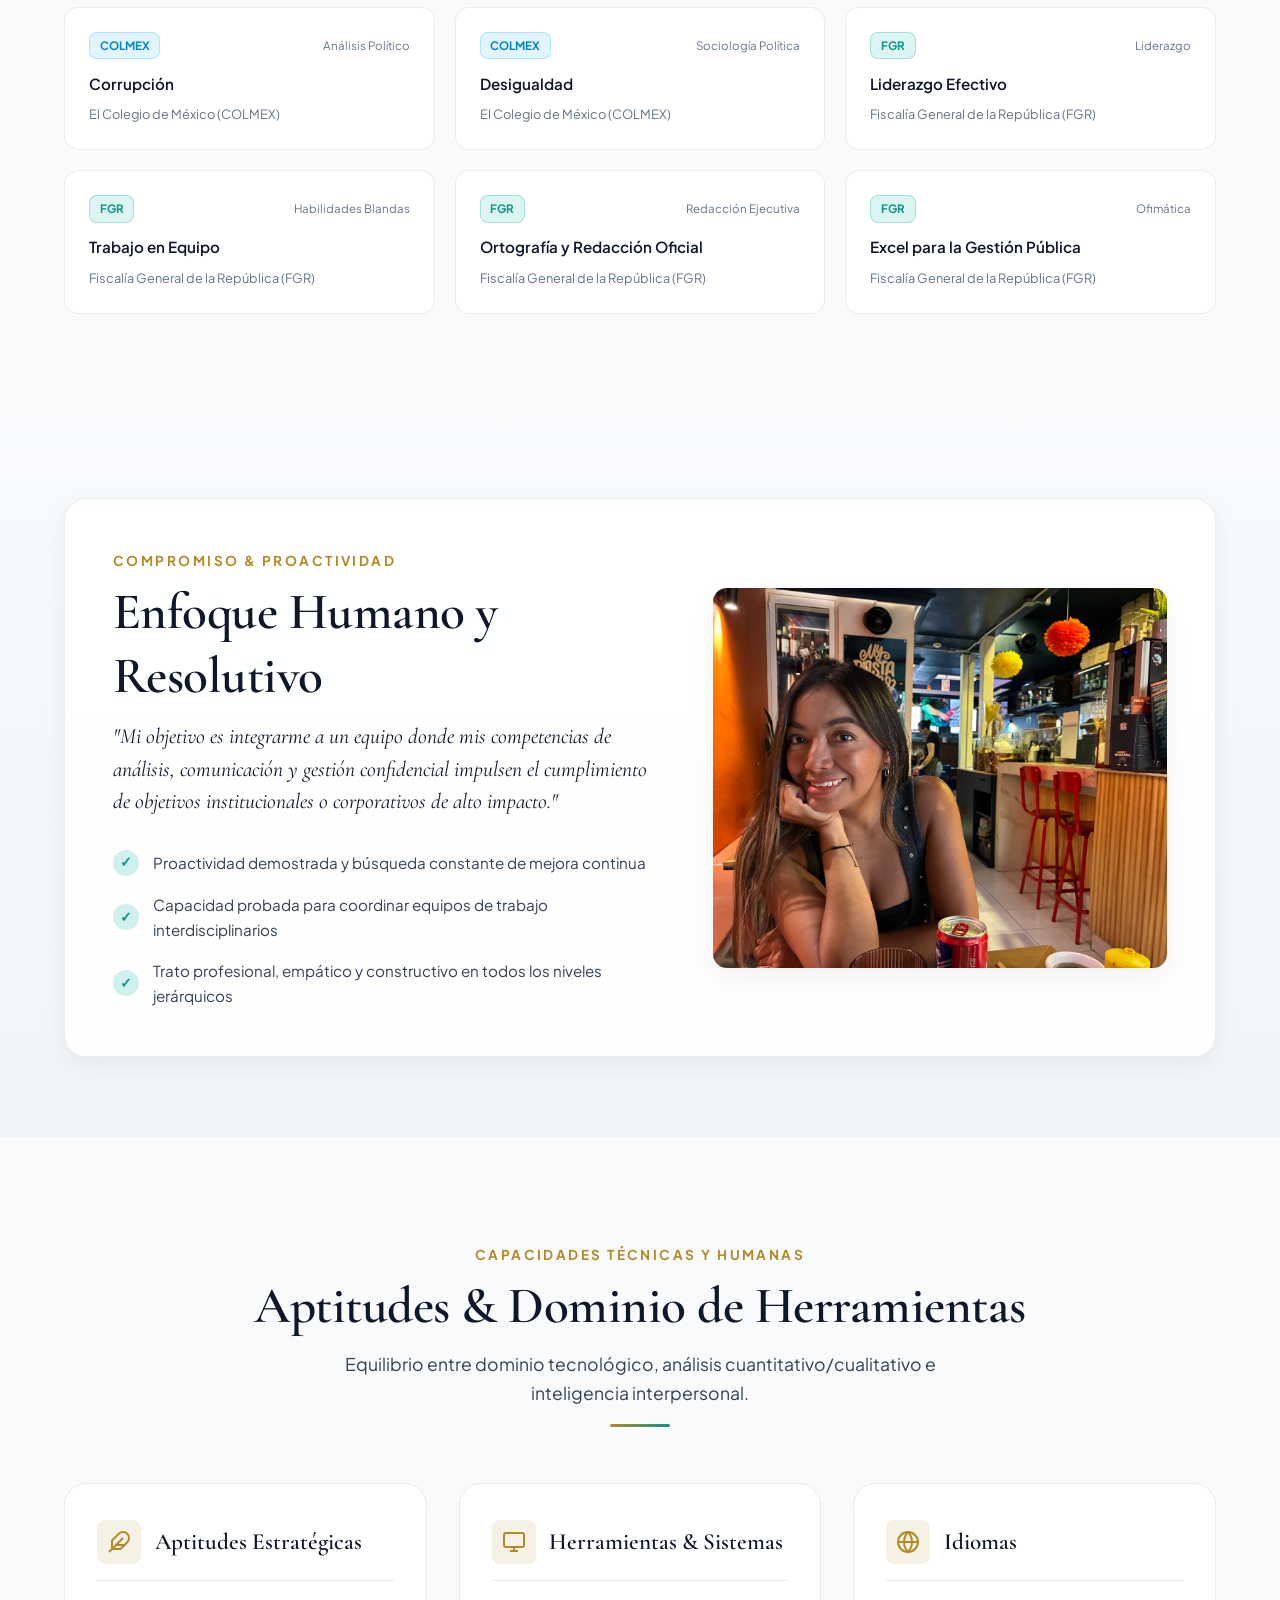
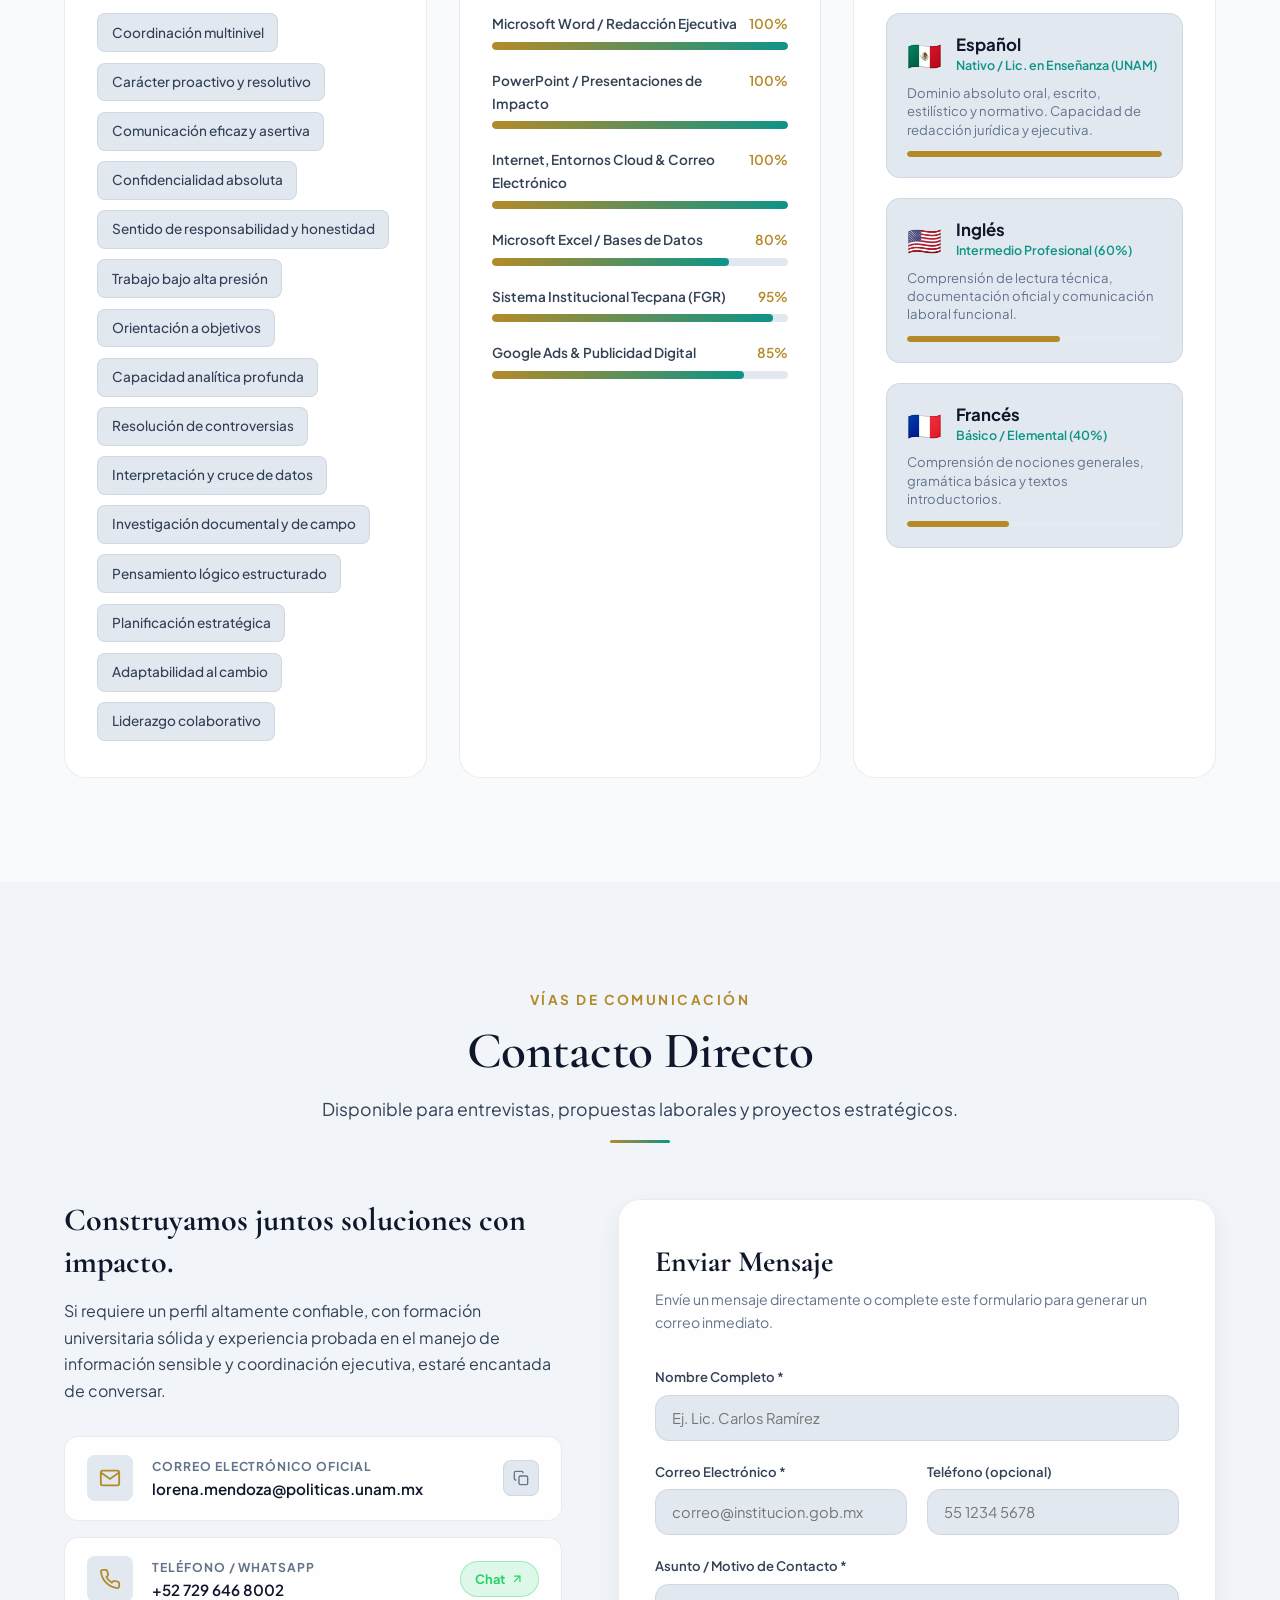
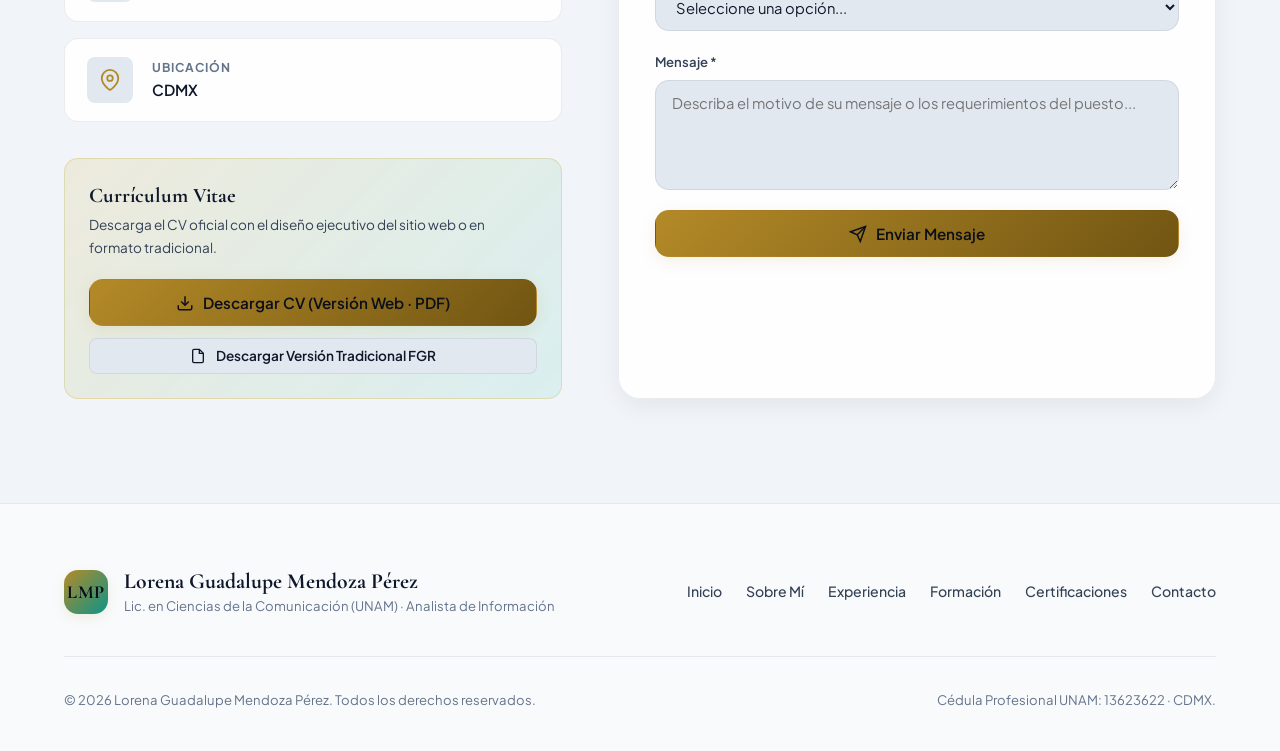
==== commit 470d9594: "fix: simplificar ubicación a CDMX en sitio web y PDF ejecutivo" ====
--- a/index.html
+++ b/index.html
@@ -275,7 +275,7 @@
               <span class="cred-chip">🎓 Cédula Profesional: 13623622</span>
               <span class="cred-chip">⚖️ Especialidad en Delincuencia Organizada</span>
               <span class="cred-chip">🛡️ ISO 37001 Antisoborno</span>
-              <span class="cred-chip">📍 Ciudad de México</span>
+              <span class="cred-chip">📍 CDMX</span>
             </div>
           </div>
         </div>
@@ -1104,8 +1104,8 @@
                   <svg viewBox="0 0 24 24" width="22" height="22" fill="none" stroke="currentColor" stroke-width="2"><path d="M21 10c0 7-9 13-9 13s-9-6-9-13a9 9 0 0 1 18 0z"></path><circle cx="12" cy="10" r="3"></circle></svg>
                 </div>
                 <div class="contact-card-text">
-                  <span class="contact-card-label">Ubicación y Residencia</span>
-                  <span class="contact-card-val">Ciudad de México (Ampliación del Gas, Azcapotzalco)</span>
+                  <span class="contact-card-label">Ubicación</span>
+                  <span class="contact-card-val">CDMX</span>
                 </div>
               </div>
             </div>
@@ -1205,7 +1205,7 @@
           © <span id="currentYear">2026</span> Lorena Guadalupe Mendoza Pérez. Todos los derechos reservados.
         </p>
         <p class="footer-notice">
-          Cédula Profesional UNAM: 13623622 · Ciudad de México.
+          Cédula Profesional UNAM: 13623622 · CDMX.
         </p>
       </div>
     </div>
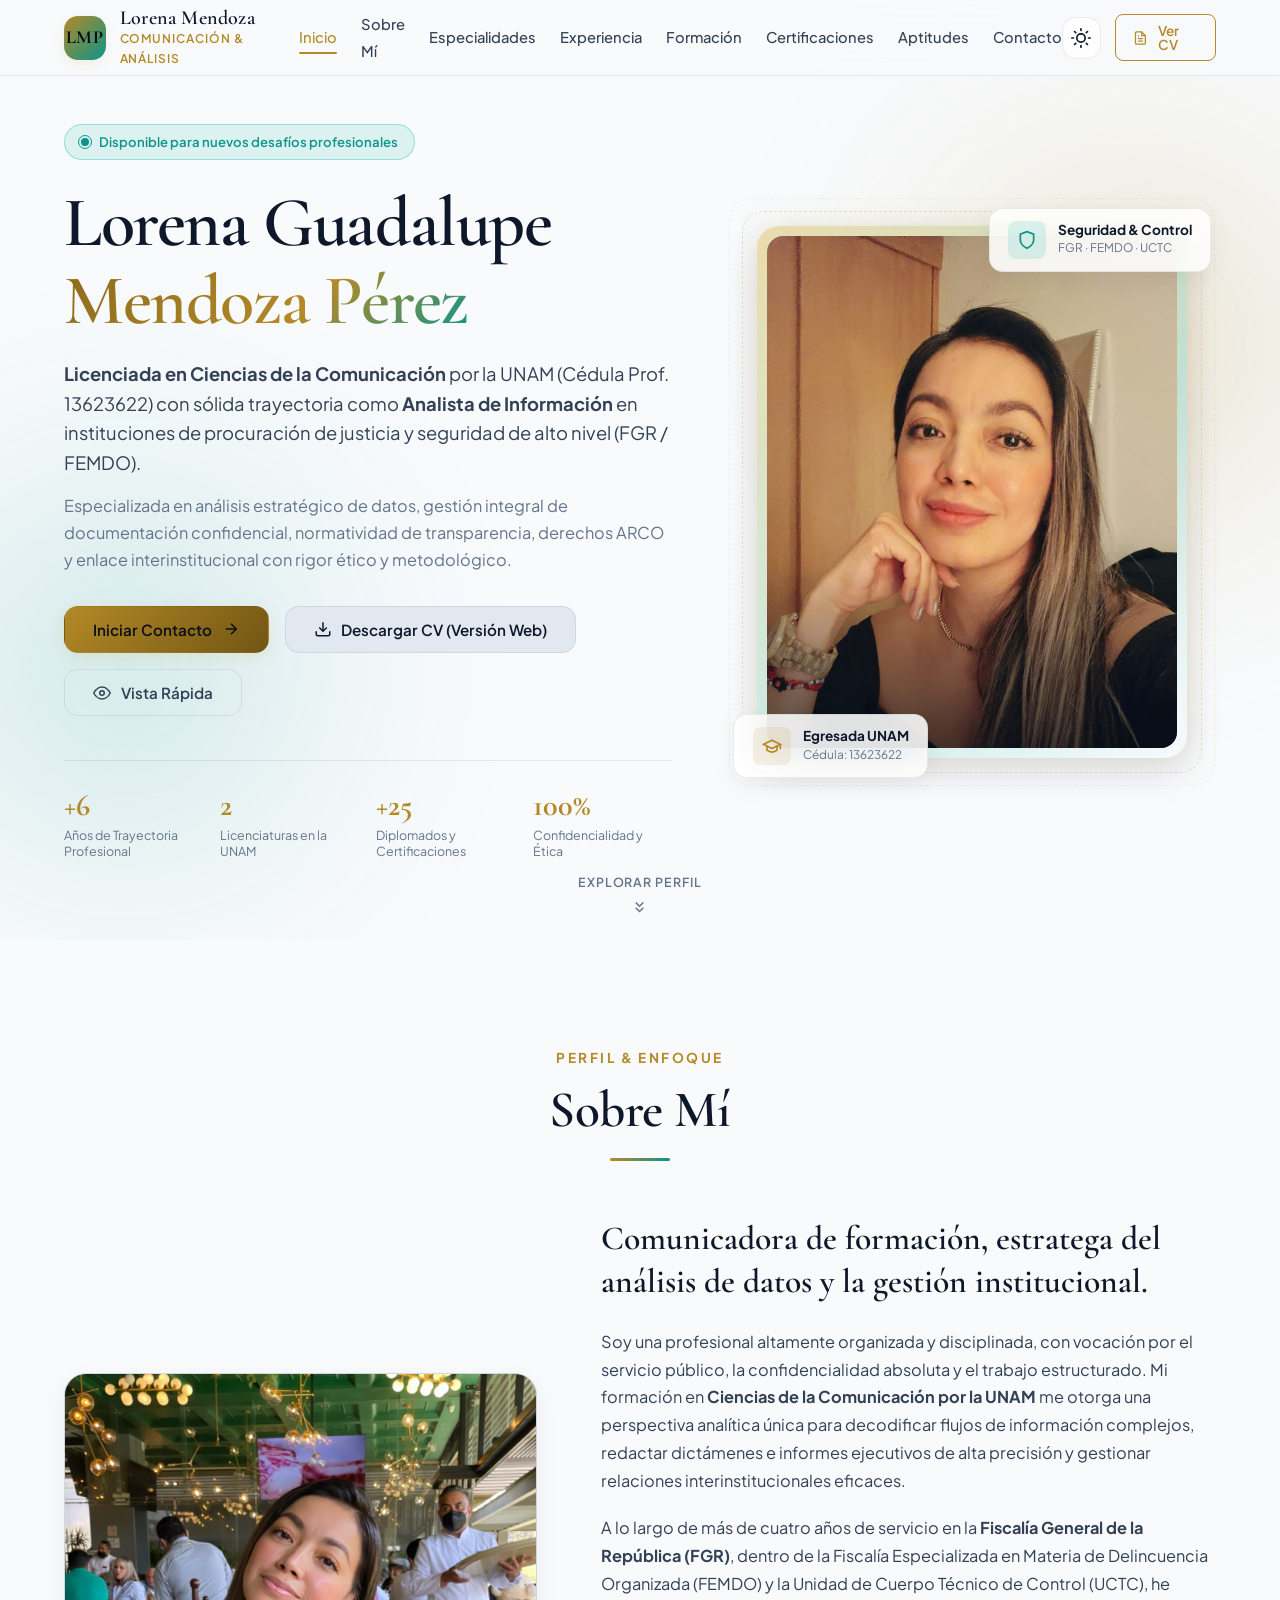
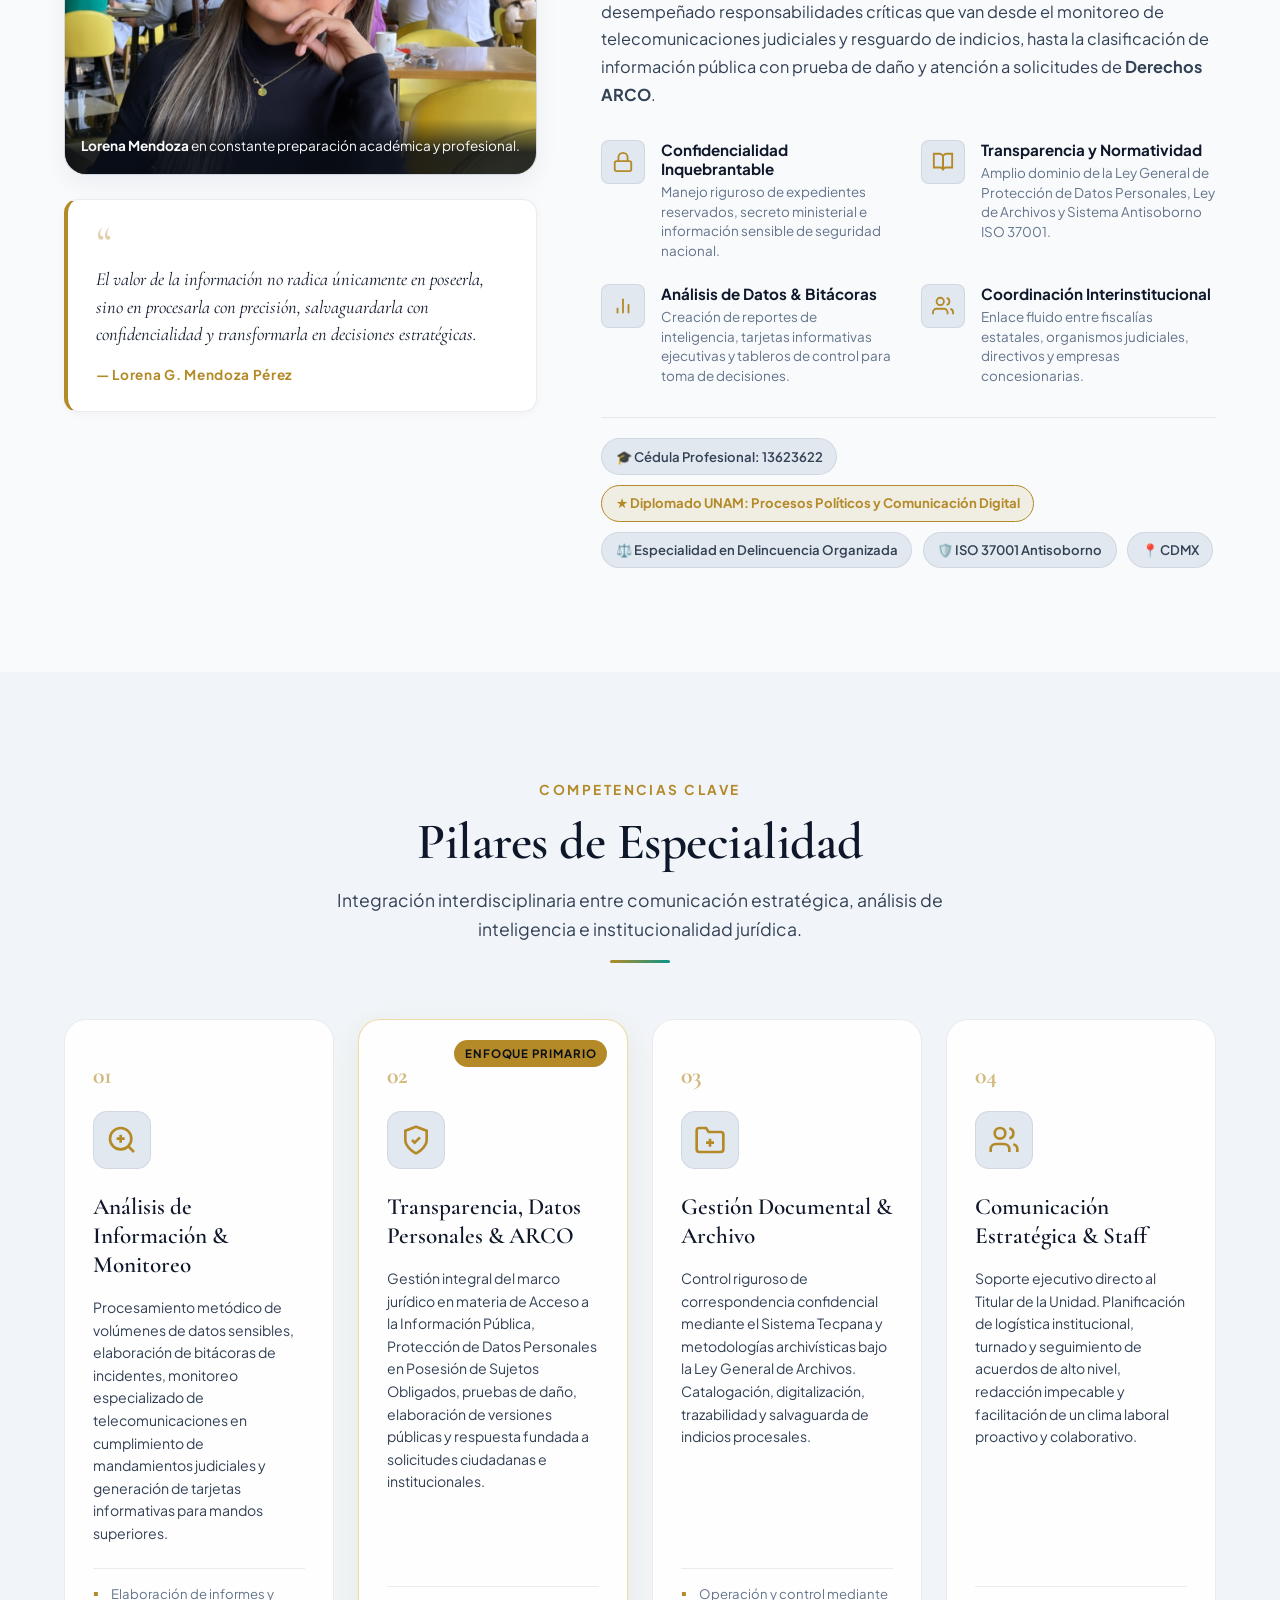
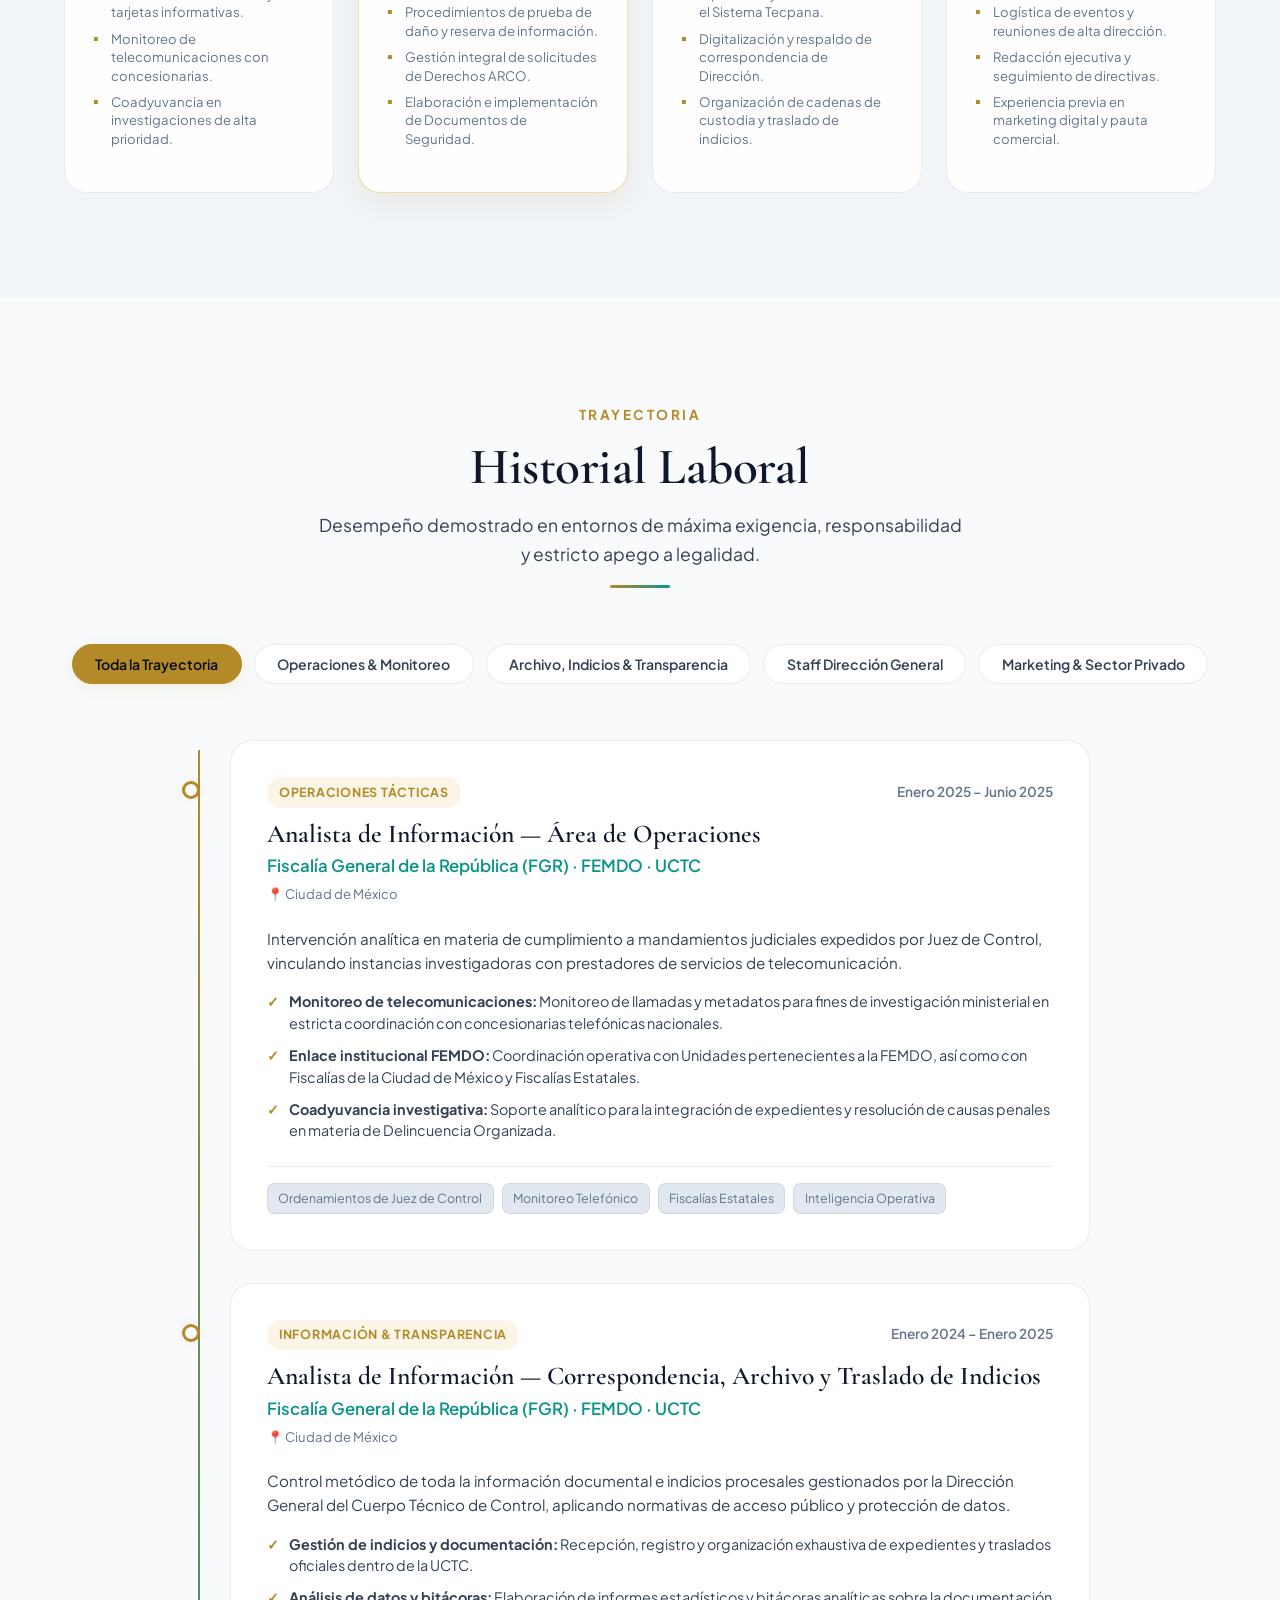
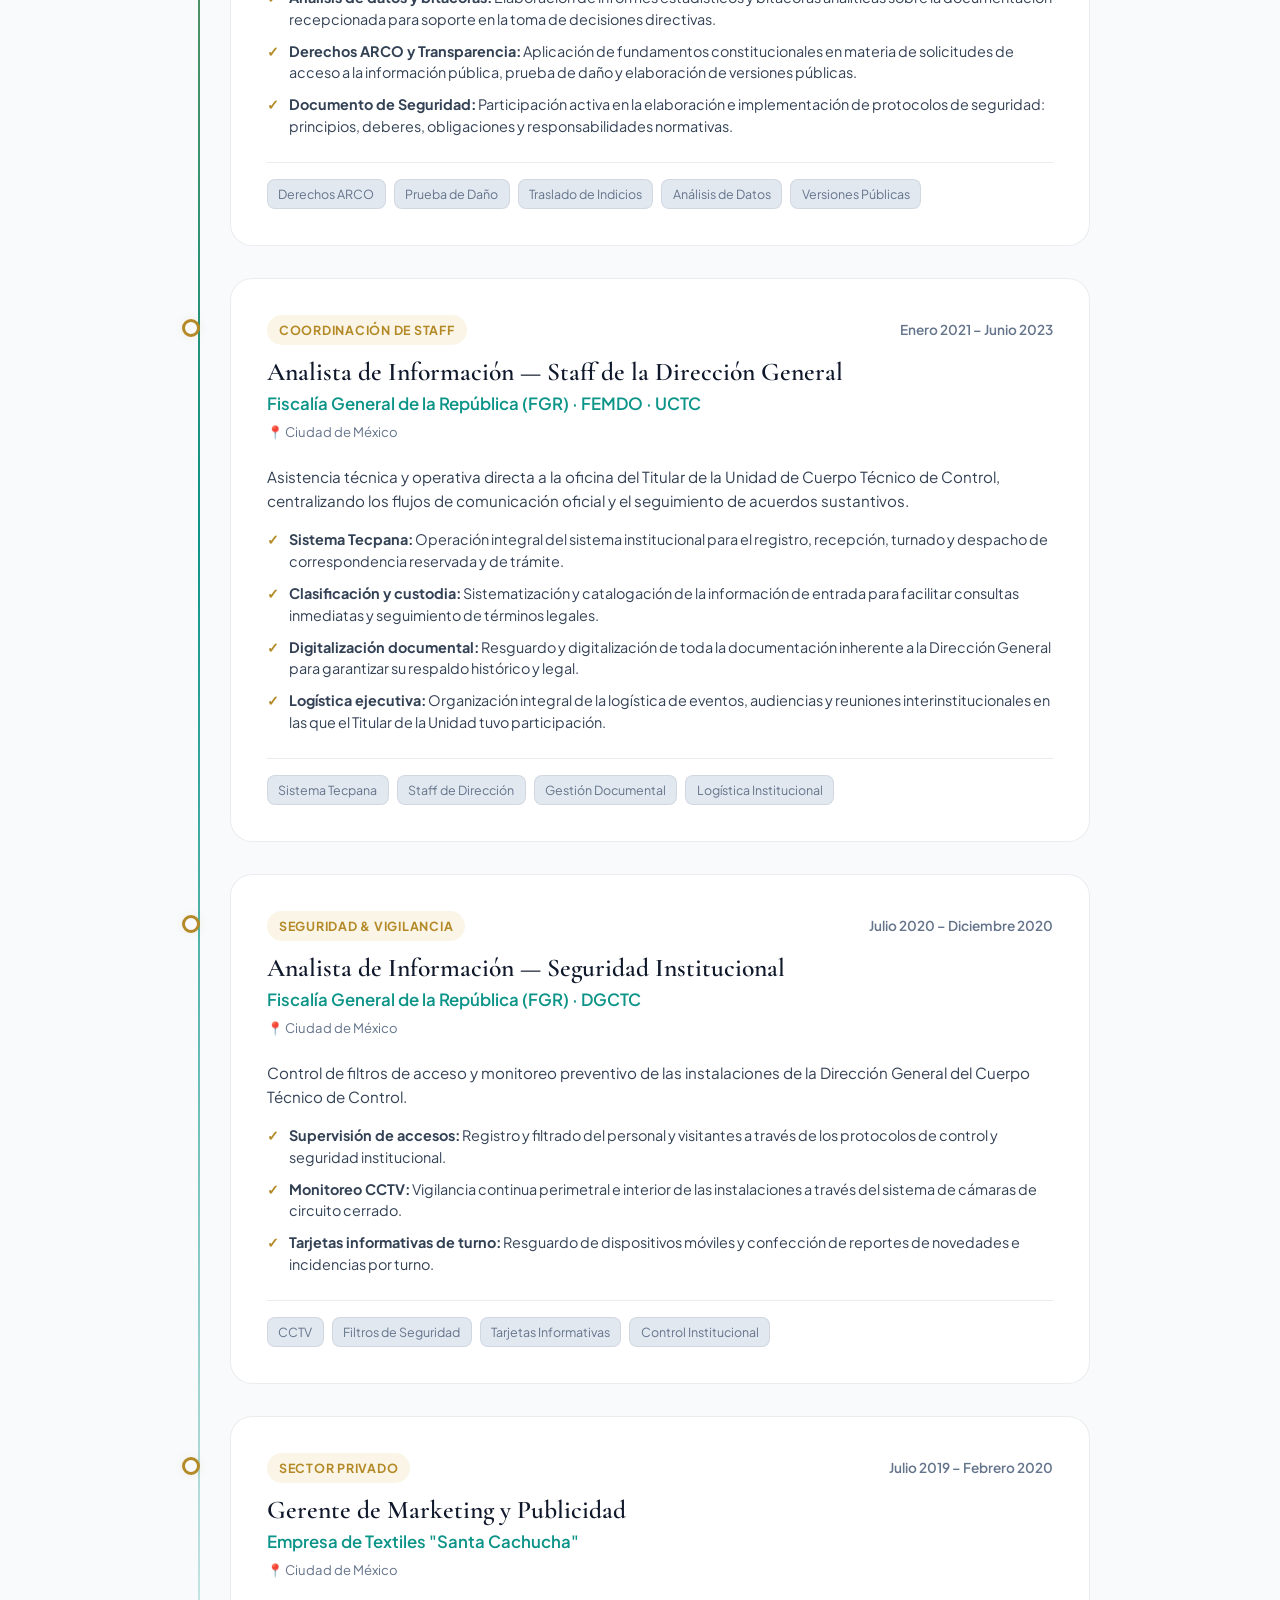
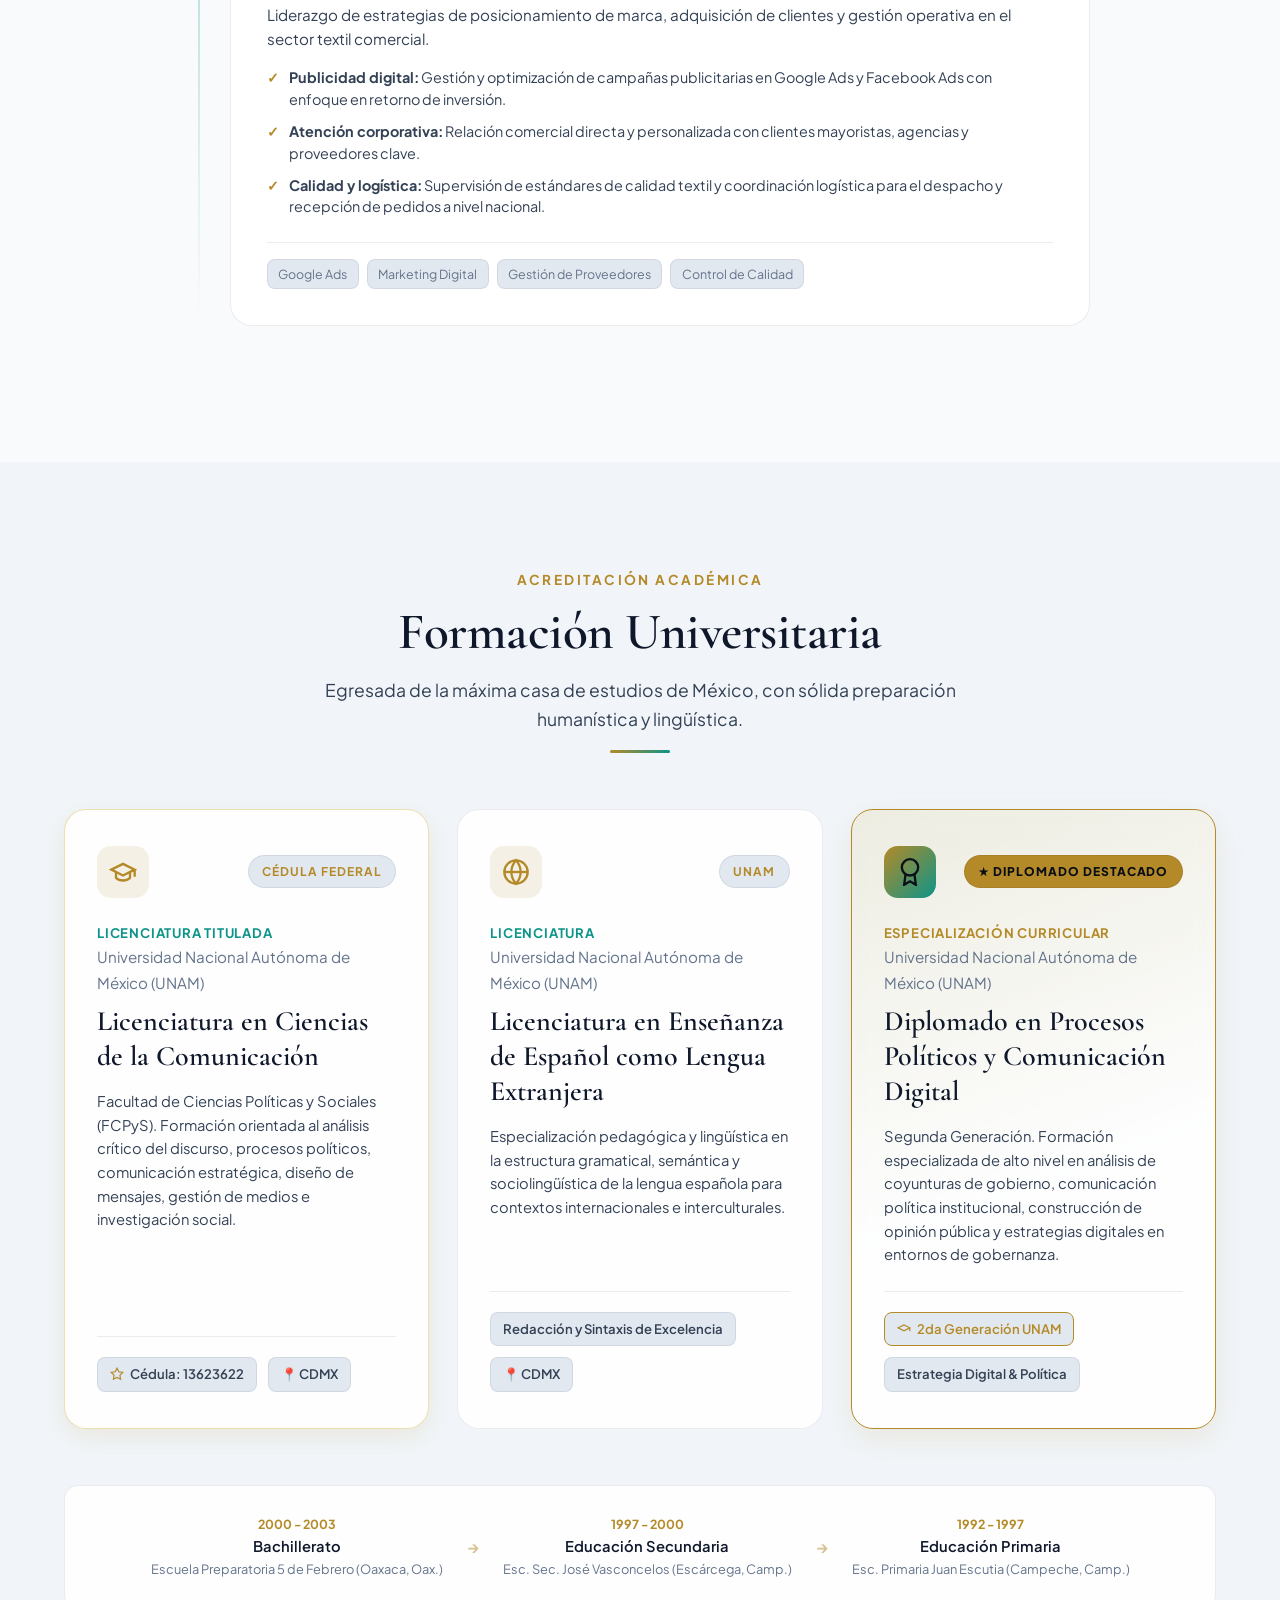
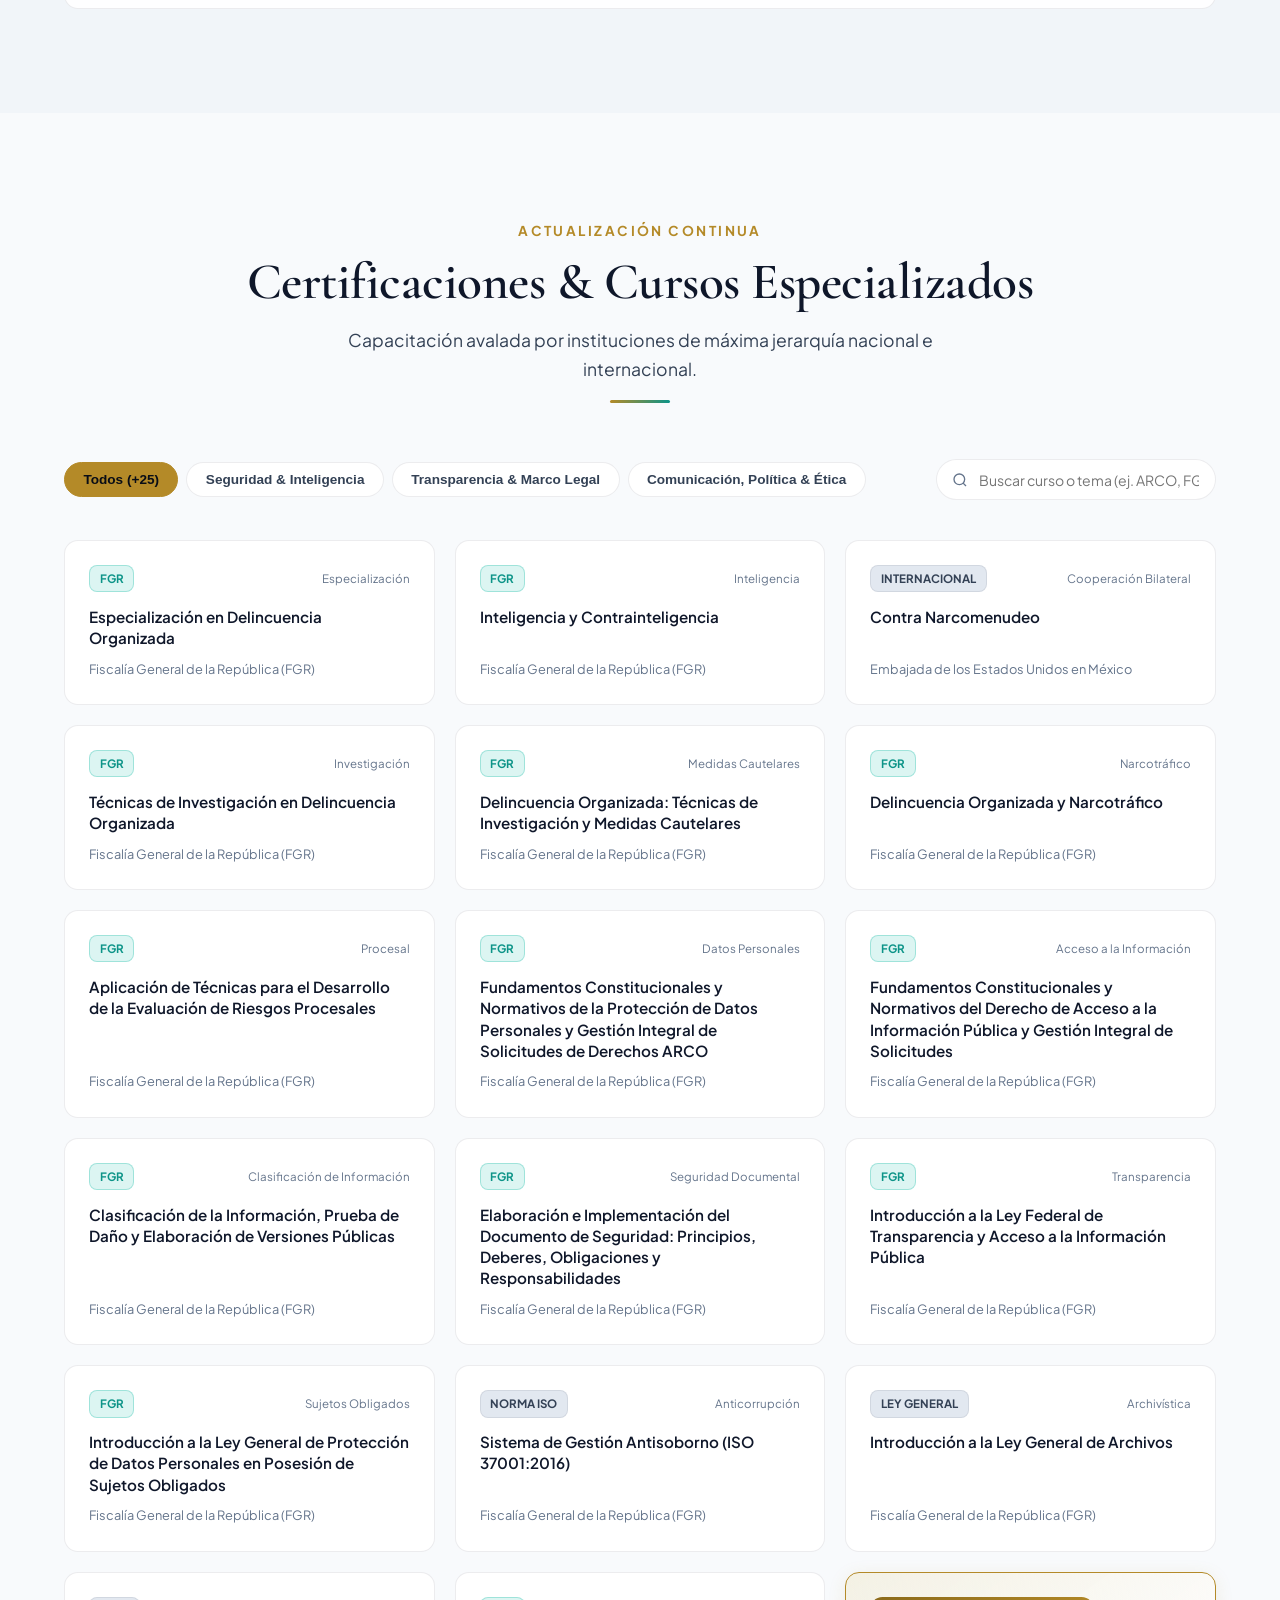
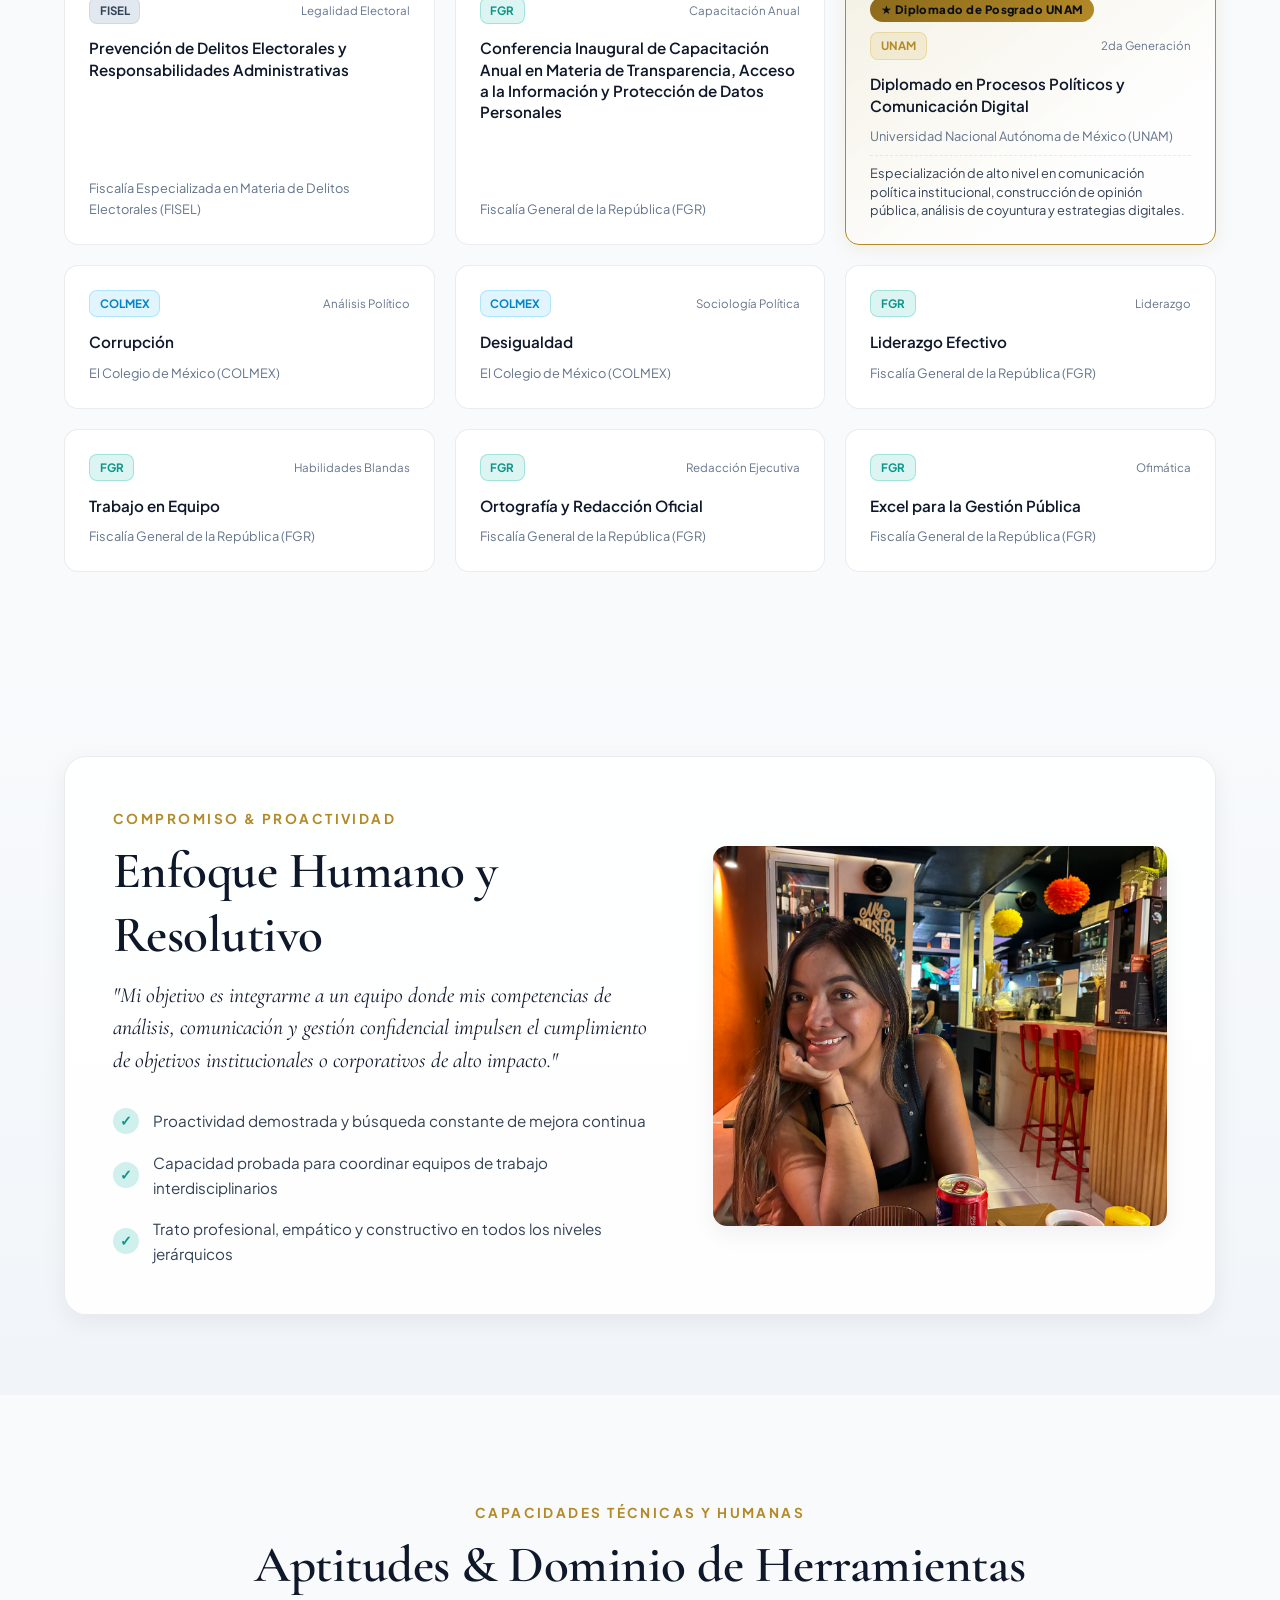
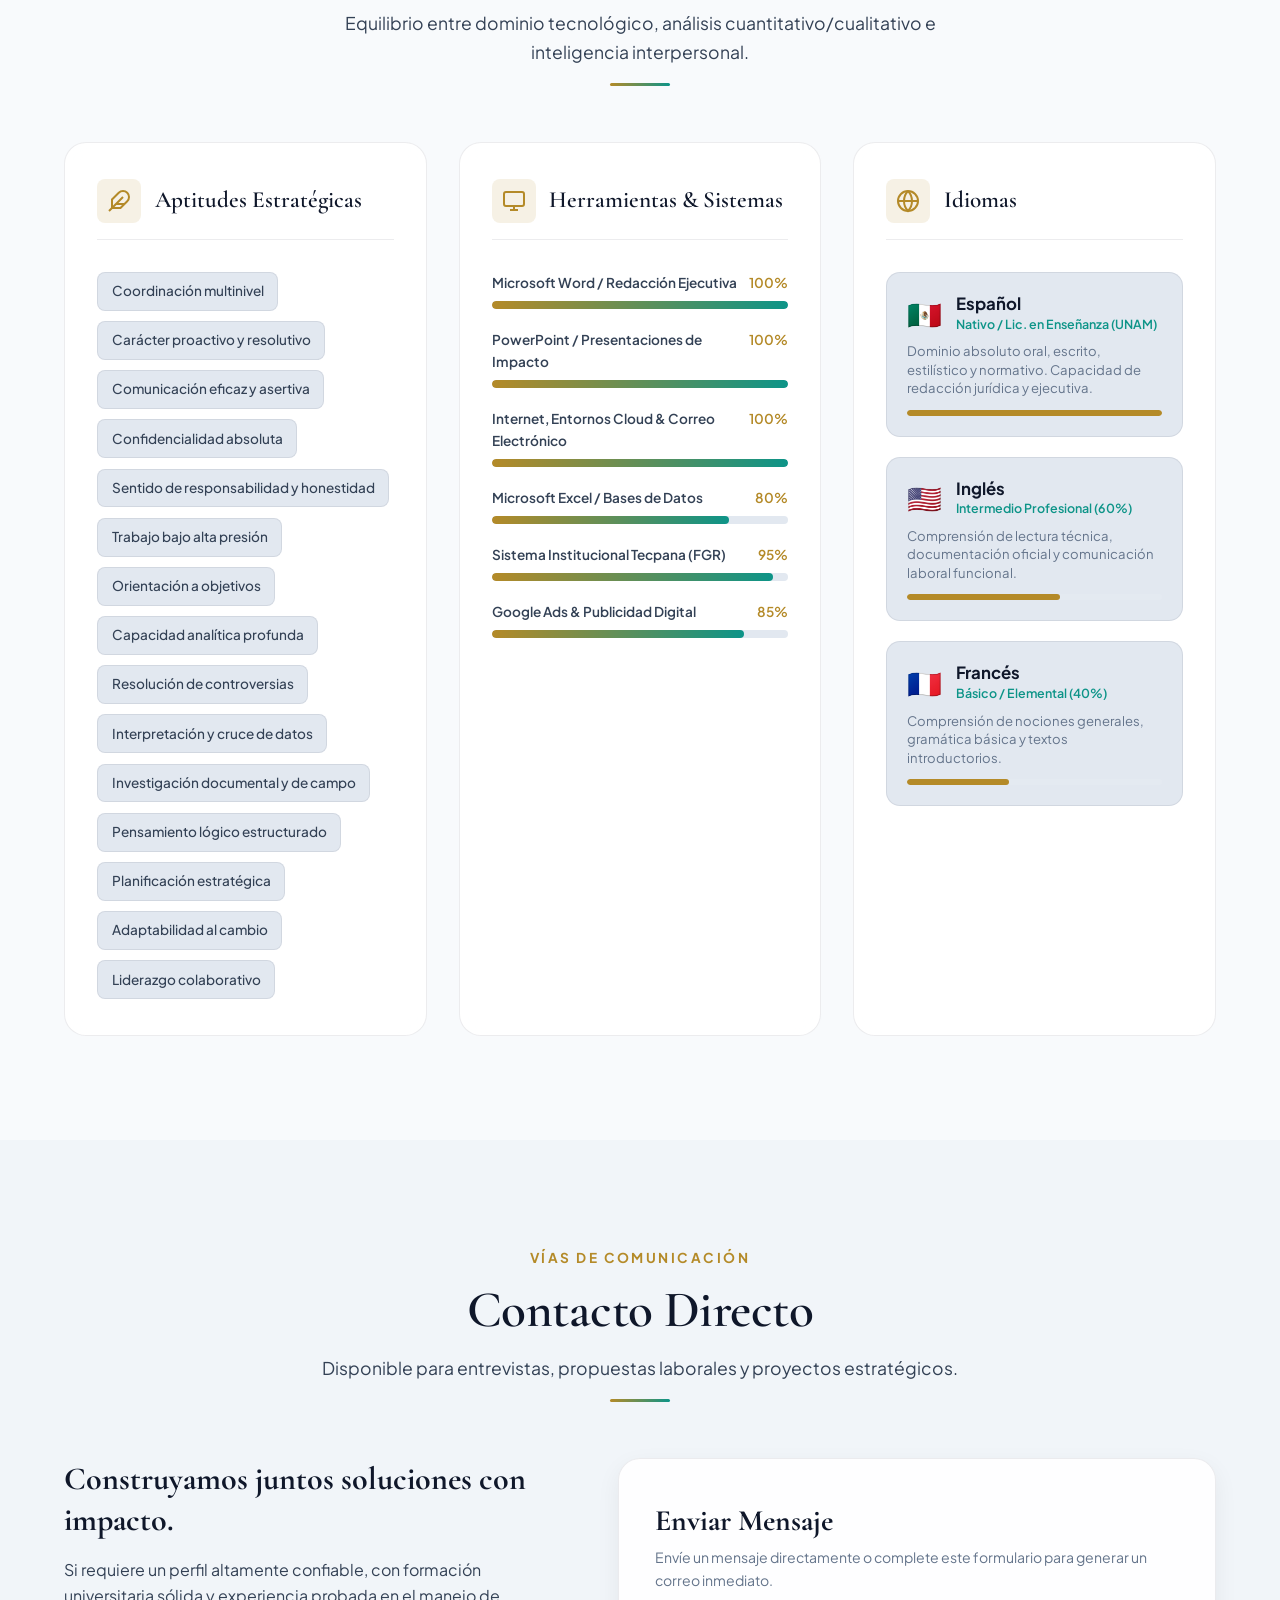
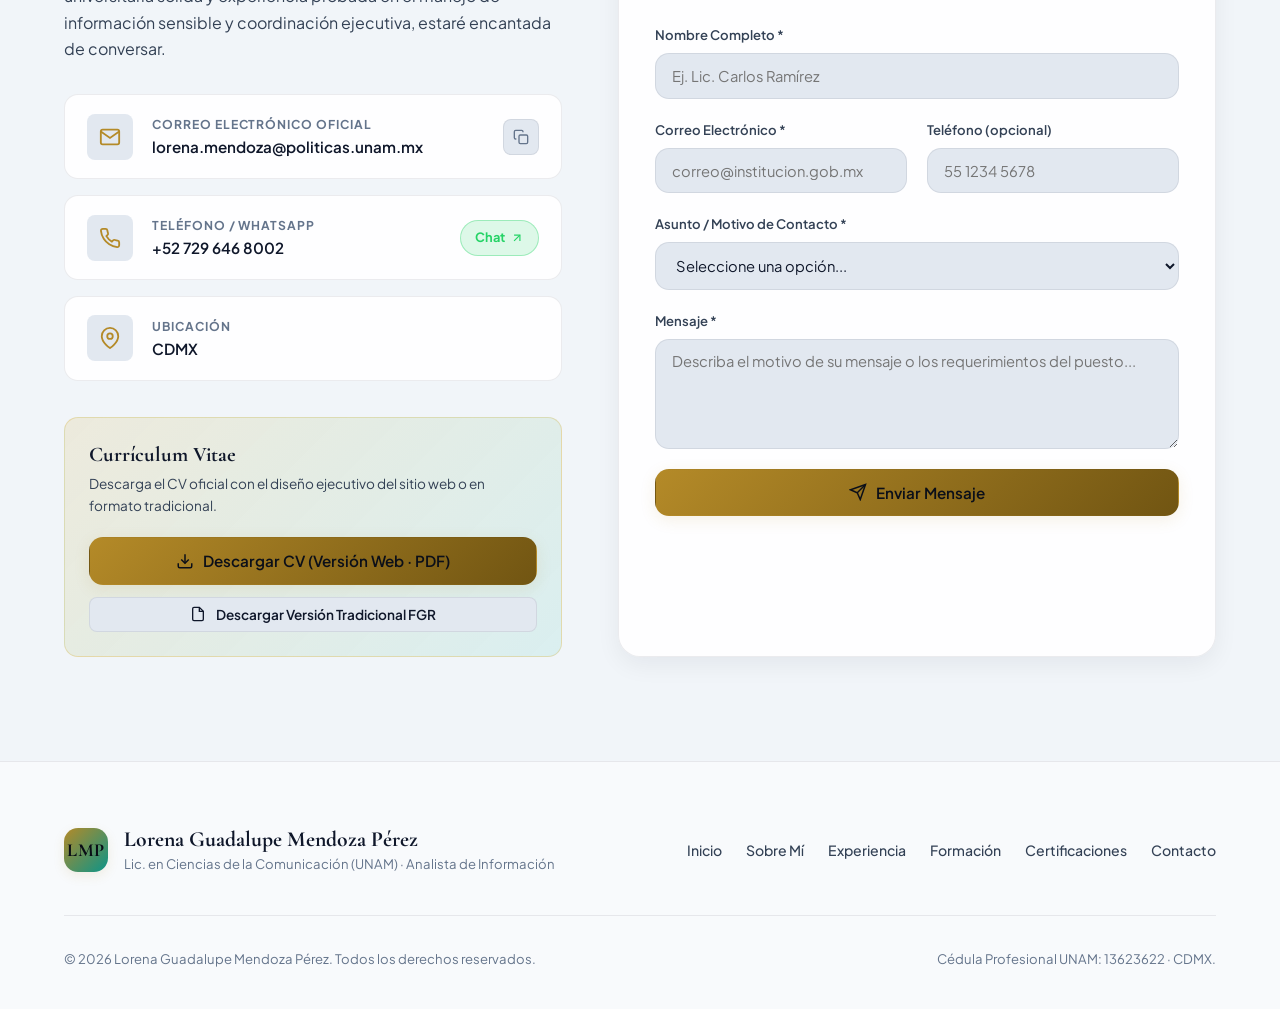
==== commit 416cac2d: "feat: destacar diplomado en procesos políticos y comunicación digital UNAM en web y PDF" ====
--- a/index.html
+++ b/index.html
@@ -273,6 +273,7 @@
             <!-- Quick Data Checklist -->
             <div class="credentials-badge-strip">
               <span class="cred-chip">🎓 Cédula Profesional: 13623622</span>
+              <span class="cred-chip" style="border-color: var(--accent-gold); background: var(--accent-gold-glow); color: var(--accent-gold); font-weight: 700;">★ Diplomado UNAM: Procesos Políticos y Comunicación Digital</span>
               <span class="cred-chip">⚖️ Especialidad en Delincuencia Organizada</span>
               <span class="cred-chip">🛡️ ISO 37001 Antisoborno</span>
               <span class="cred-chip">📍 CDMX</span>
@@ -569,8 +570,8 @@
               Facultad de Ciencias Políticas y Sociales (FCPyS). Formación orientada al análisis crítico del discurso, procesos políticos, comunicación estratégica, diseño de mensajes, gestión de medios e investigación social.
             </p>
             <div class="edu-footer">
-              <span class="edu-badge"><svg viewBox="0 0 24 24" width="14" height="14" fill="none" stroke="currentColor" stroke-width="2"><path d="M12 2l3.09 6.26L22 9.27l-5 4.87 1.18 6.88L12 17.77l-6.18 3.25L7 14.14 2 9.27l6.91-1.01L12 2z"></path></svg> Cédula Profesional: 13623622</span>
-              <span class="edu-badge">📍 Ciudad de México</span>
+              <span class="edu-badge"><svg viewBox="0 0 24 24" width="14" height="14" fill="none" stroke="currentColor" stroke-width="2"><path d="M12 2l3.09 6.26L22 9.27l-5 4.87 1.18 6.88L12 17.77l-6.18 3.25L7 14.14 2 9.27l6.91-1.01L12 2z"></path></svg> Cédula: 13623622</span>
+              <span class="edu-badge">📍 CDMX</span>
             </div>
           </div>
 
@@ -592,7 +593,29 @@
             </p>
             <div class="edu-footer">
               <span class="edu-badge">Redacción y Sintaxis de Excelencia</span>
-              <span class="edu-badge">📍 Ciudad de México</span>
+              <span class="edu-badge">📍 CDMX</span>
+            </div>
+          </div>
+
+          <!-- Diplomado Destacado -->
+          <div class="edu-card featured-diplomado-card">
+            <div class="edu-icon-wrapper">
+              <div class="edu-icon diplomado-icon">
+                <svg viewBox="0 0 24 24" width="28" height="28" fill="none" stroke="currentColor" stroke-width="2"><circle cx="12" cy="8" r="7"></circle><polyline points="8.21 13.89 7 23 12 20 17 23 15.79 13.88"></polyline></svg>
+              </div>
+              <span class="edu-stamp diplomado-stamp">★ Diplomado Destacado</span>
+            </div>
+            <div class="edu-meta">
+              <span class="edu-level" style="color: var(--accent-gold);">Especialización Curricular</span>
+              <span class="edu-institution">Universidad Nacional Autónoma de México (UNAM)</span>
+            </div>
+            <h3 class="edu-degree">Diplomado en Procesos Políticos y Comunicación Digital</h3>
+            <p class="edu-desc">
+              Segunda Generación. Formación especializada de alto nivel en análisis de coyunturas de gobierno, comunicación política institucional, construcción de opinión pública y estrategias digitales en entornos de gobernanza.
+            </p>
+            <div class="edu-footer">
+              <span class="edu-badge" style="border-color: var(--accent-gold); color: var(--accent-gold);"><svg viewBox="0 0 24 24" width="14" height="14" fill="none" stroke="currentColor" stroke-width="2"><path d="M22 10v6M2 10l10-5 10 5-10 5z"></path></svg> 2da Generación UNAM</span>
+              <span class="edu-badge">Estrategia Digital & Política</span>
             </div>
           </div>
         </div>
@@ -801,13 +824,15 @@
           </div>
 
           <!-- Cursos Comunicación, Política & Ética -->
-          <div class="course-card" data-cat="comunicacion">
+          <div class="course-card highlighted-course-card" data-cat="comunicacion">
+            <span class="course-highlight-badge">★ Diplomado de Posgrado UNAM</span>
             <div class="course-header">
               <span class="course-issuer-badge unam-badge">UNAM</span>
-              <span class="course-category-tag">Diplomado Especializado</span>
-            </div>
-            <h4 class="course-name">Diplomado en Procesos Políticos y Comunicación Digital (2da Generación)</h4>
+              <span class="course-category-tag">2da Generación</span>
+            </div>
+            <h4 class="course-name">Diplomado en Procesos Políticos y Comunicación Digital</h4>
             <p class="course-institution">Universidad Nacional Autónoma de México (UNAM)</p>
+            <p class="course-detail-summary">Especialización de alto nivel en comunicación política institucional, construcción de opinión pública, análisis de coyuntura y estrategias digitales.</p>
           </div>
 
           <div class="course-card" data-cat="comunicacion">
--- a/styles.css
+++ b/styles.css
@@ -1251,8 +1251,8 @@
 
 .education-grid {
   display: grid;
-  grid-template-columns: 1fr 1fr;
-  gap: 2rem;
+  grid-template-columns: repeat(3, 1fr);
+  gap: 1.75rem;
   margin-bottom: 3.5rem;
 }
 
@@ -1262,7 +1262,7 @@
   -webkit-backdrop-filter: blur(12px);
   border: 1px solid var(--border-subtle);
   border-radius: var(--radius-lg);
-  padding: 2.5rem 2.25rem;
+  padding: 2.25rem 2rem;
   position: relative;
   transition: all var(--transition-normal);
   display: flex;
@@ -1278,6 +1278,23 @@
 .edu-card.featured-edu {
   border-color: rgba(212, 175, 55, 0.4);
   box-shadow: 0 8px 24px var(--accent-gold-glow);
+}
+
+.edu-card.featured-diplomado-card {
+  border: 1.5px solid var(--accent-gold);
+  background: linear-gradient(160deg, rgba(212, 175, 55, 0.12) 0%, var(--bg-card) 60%);
+  box-shadow: 0 10px 30px var(--accent-gold-glow);
+}
+
+.diplomado-icon {
+  background: linear-gradient(135deg, var(--accent-gold), var(--accent-teal)) !important;
+  color: #0b0f19 !important;
+}
+
+.diplomado-stamp {
+  background: var(--accent-gold) !important;
+  color: #090d16 !important;
+  font-weight: 800 !important;
 }
 
 .edu-icon-wrapper {
@@ -1503,6 +1520,35 @@
   transform: translateY(-3px);
   border-color: var(--border-hover);
   box-shadow: var(--shadow-sm);
+}
+
+.course-card.highlighted-course-card {
+  border: 1.5px solid var(--accent-gold);
+  background: linear-gradient(145deg, rgba(212, 175, 55, 0.12) 0%, var(--bg-card) 70%);
+  box-shadow: 0 4px 18px var(--accent-gold-glow);
+  position: relative;
+}
+
+.course-highlight-badge {
+  display: inline-block;
+  font-size: 0.72rem;
+  font-weight: 800;
+  color: #0b0f19;
+  background: linear-gradient(135deg, var(--accent-gold-light), var(--accent-gold));
+  padding: 0.2rem 0.65rem;
+  border-radius: var(--radius-full);
+  margin-bottom: 0.65rem;
+  align-self: flex-start;
+  letter-spacing: 0.04em;
+}
+
+.course-detail-summary {
+  font-size: 0.8rem;
+  color: var(--text-secondary);
+  margin-top: 0.5rem;
+  line-height: 1.45;
+  border-top: 1px dashed var(--border-subtle);
+  padding-top: 0.5rem;
 }
 
 .course-header {
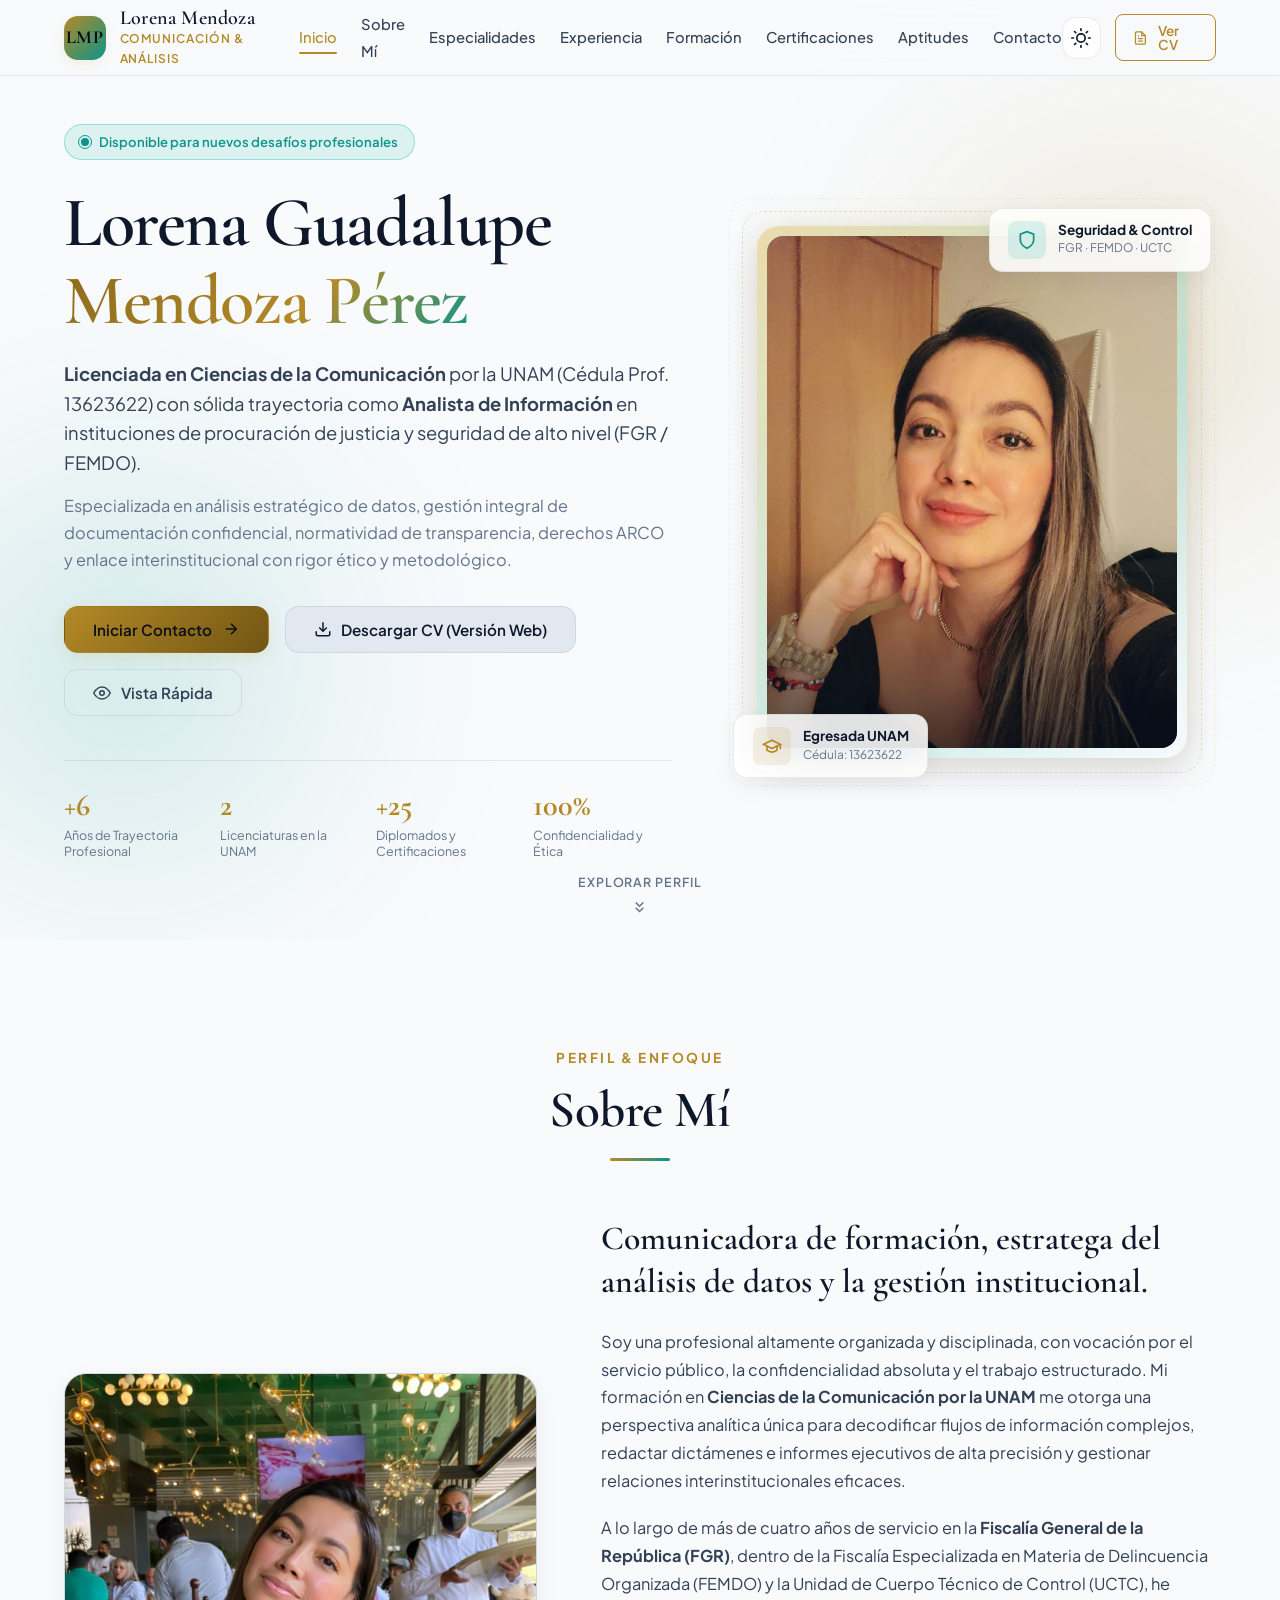
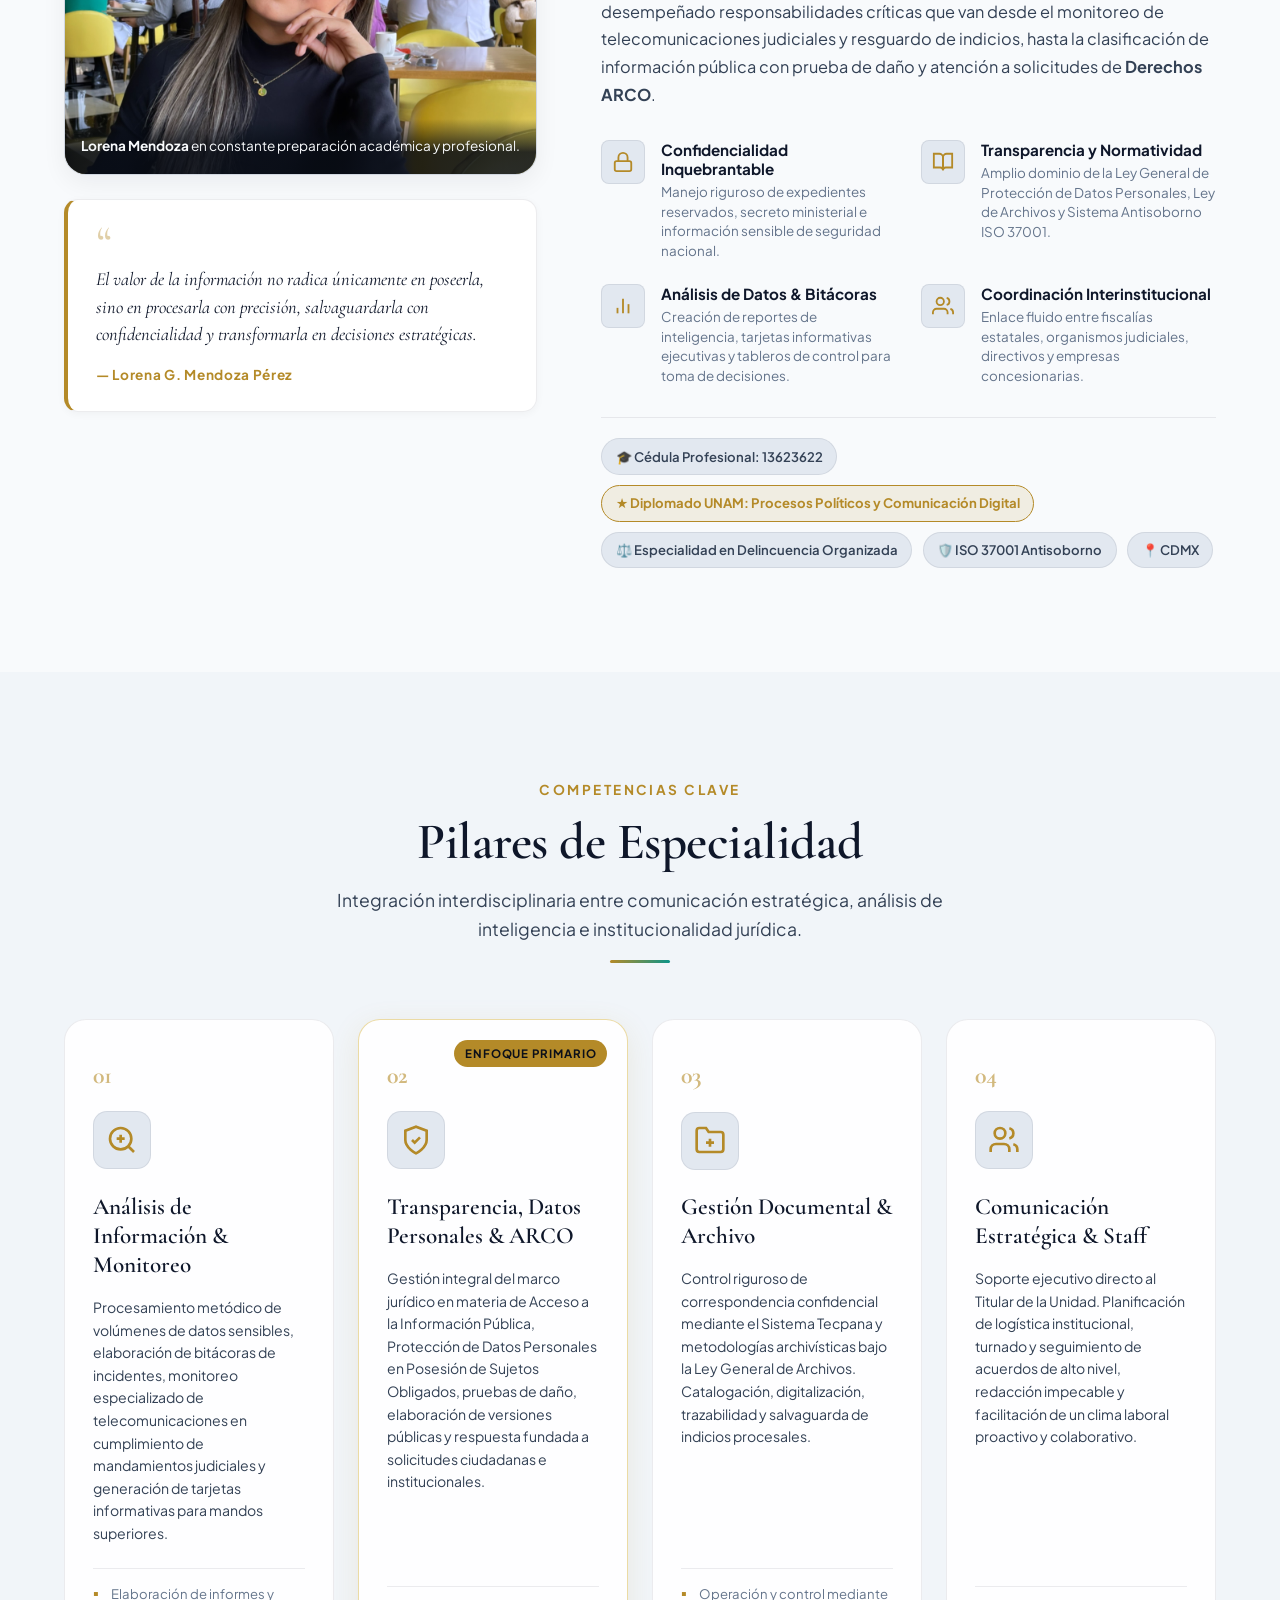
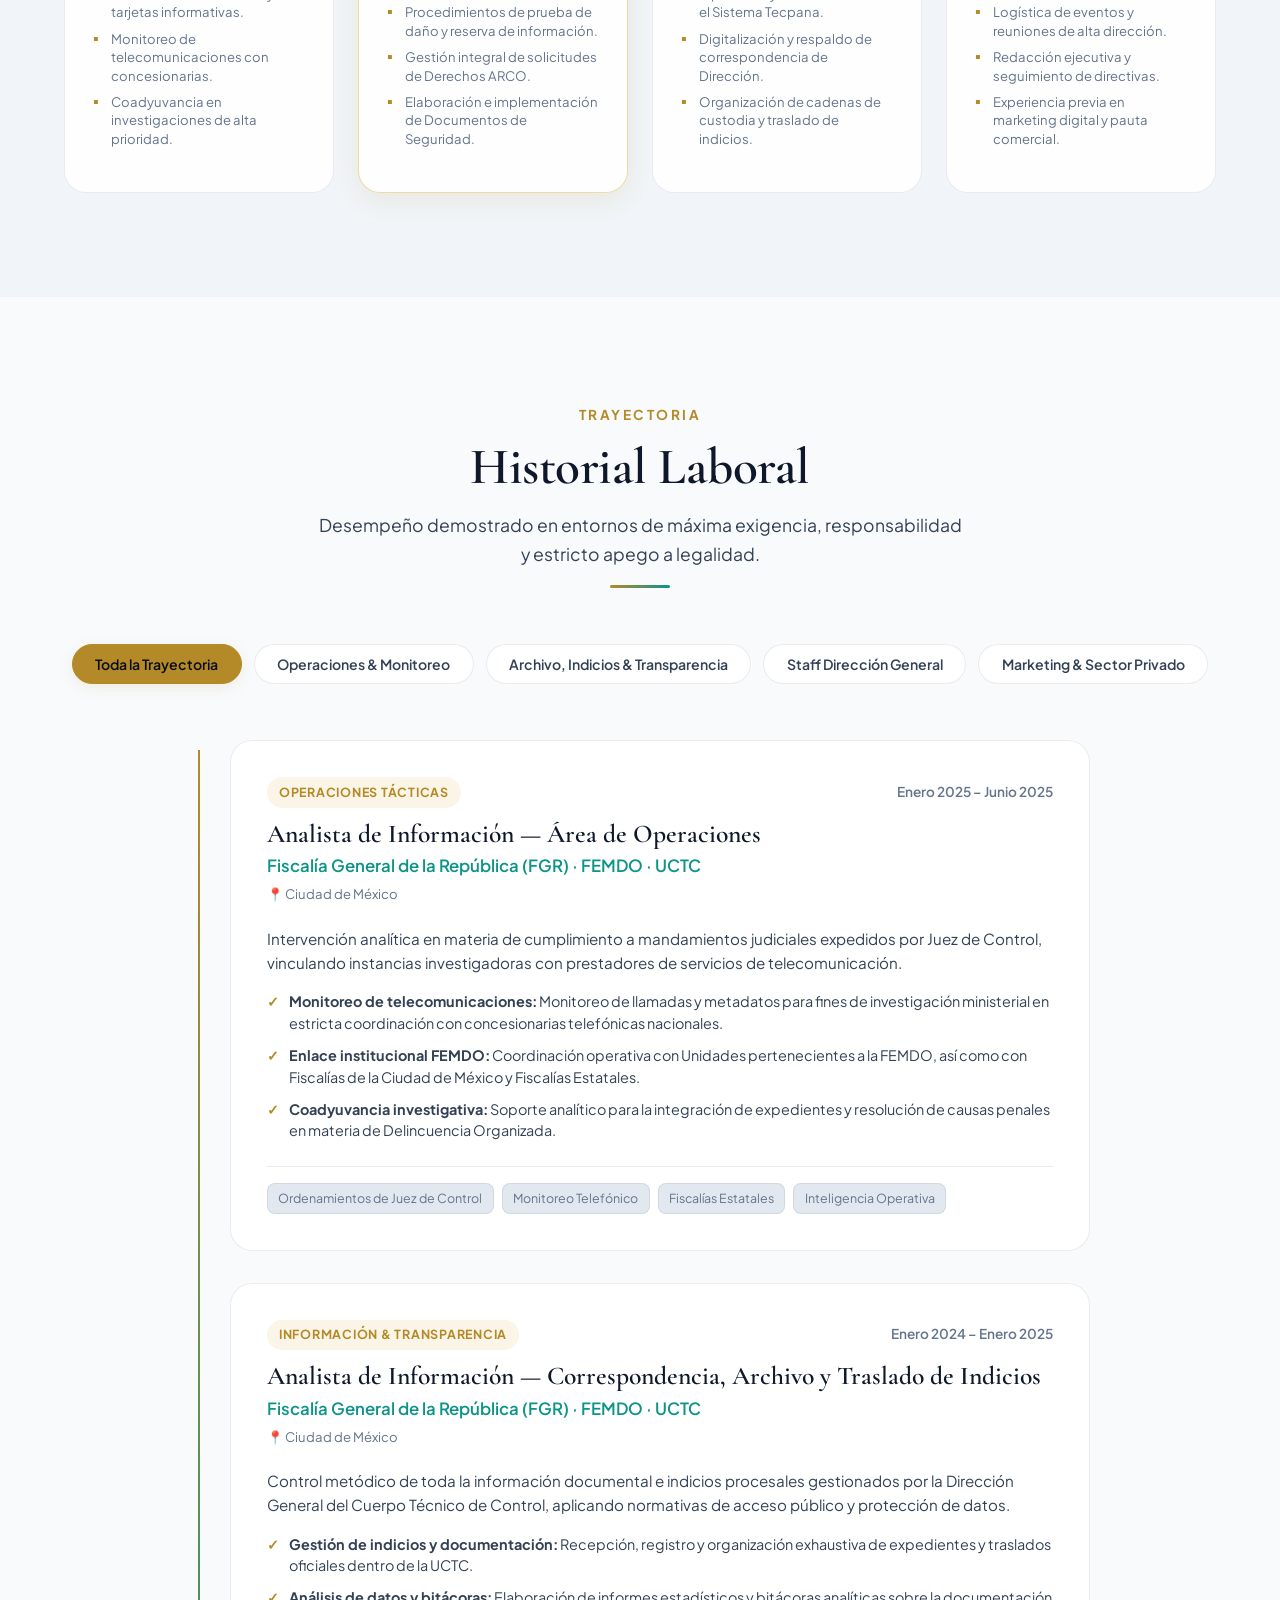
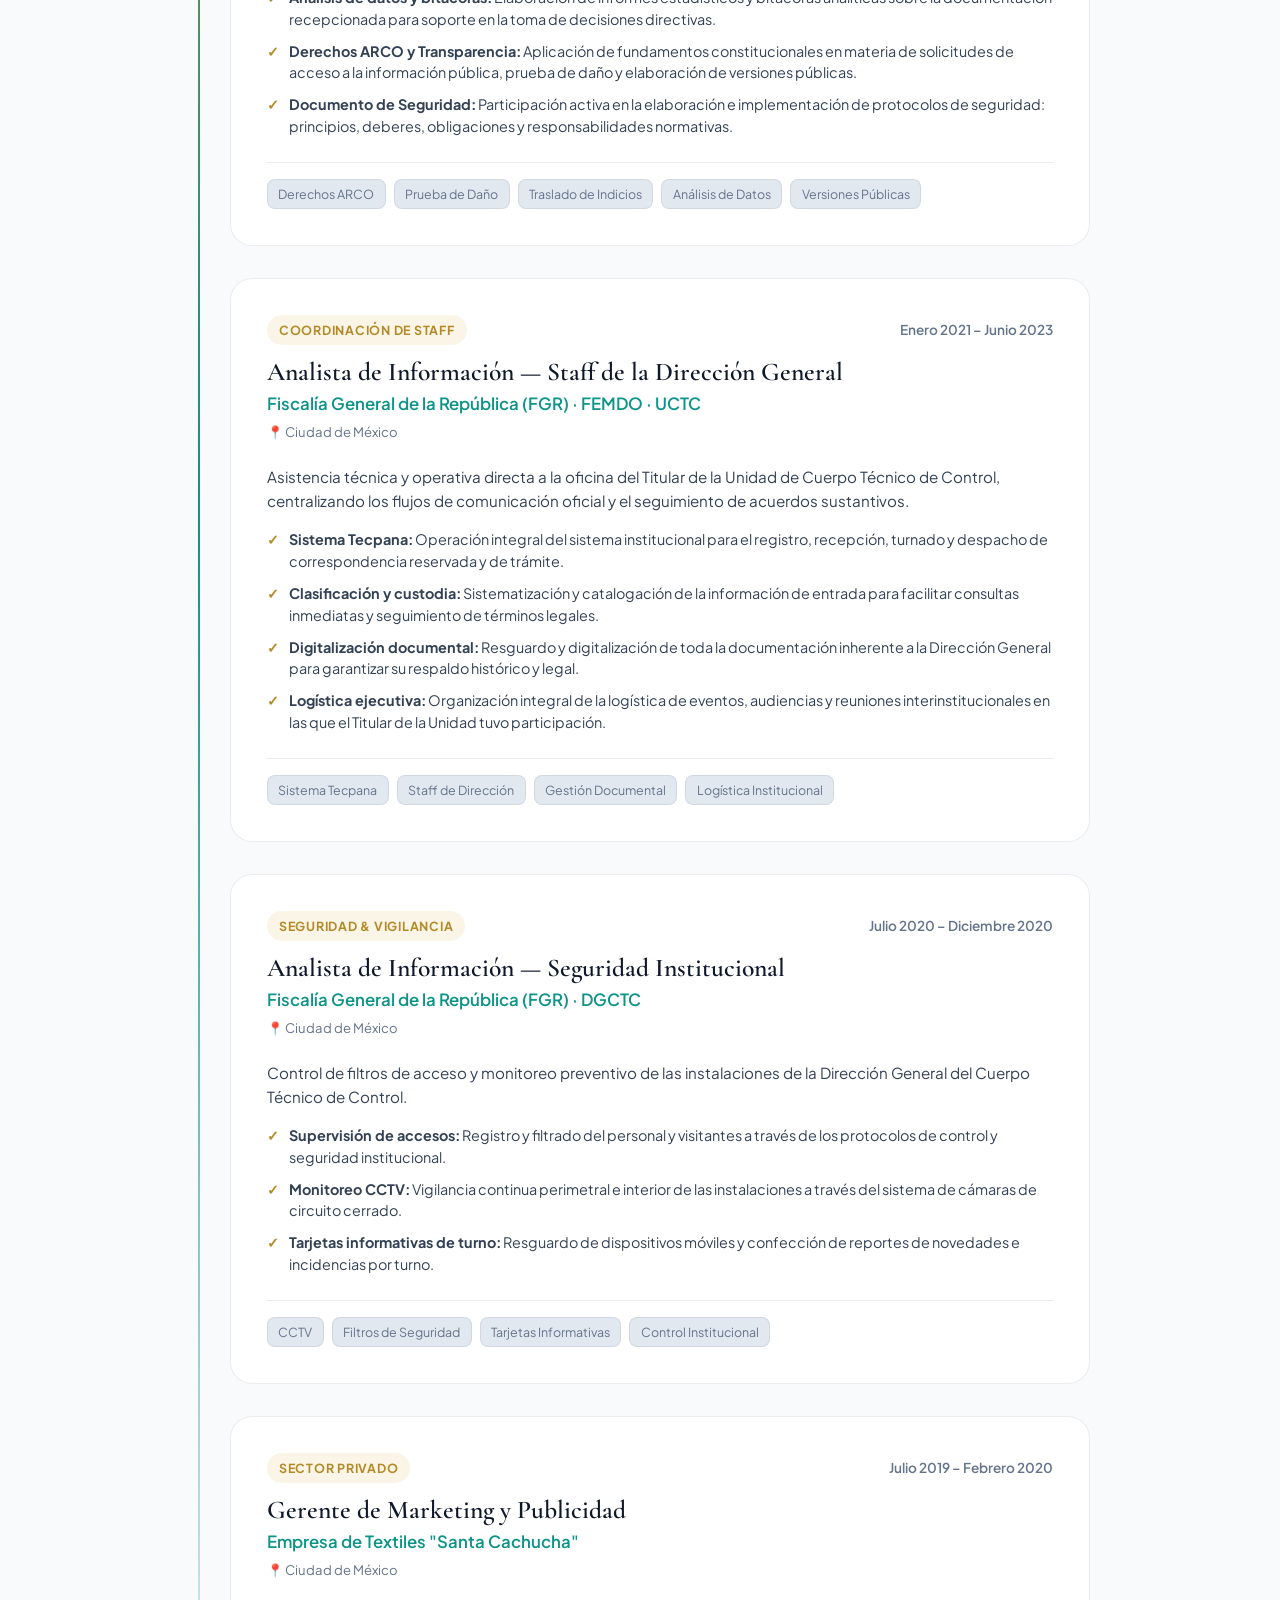
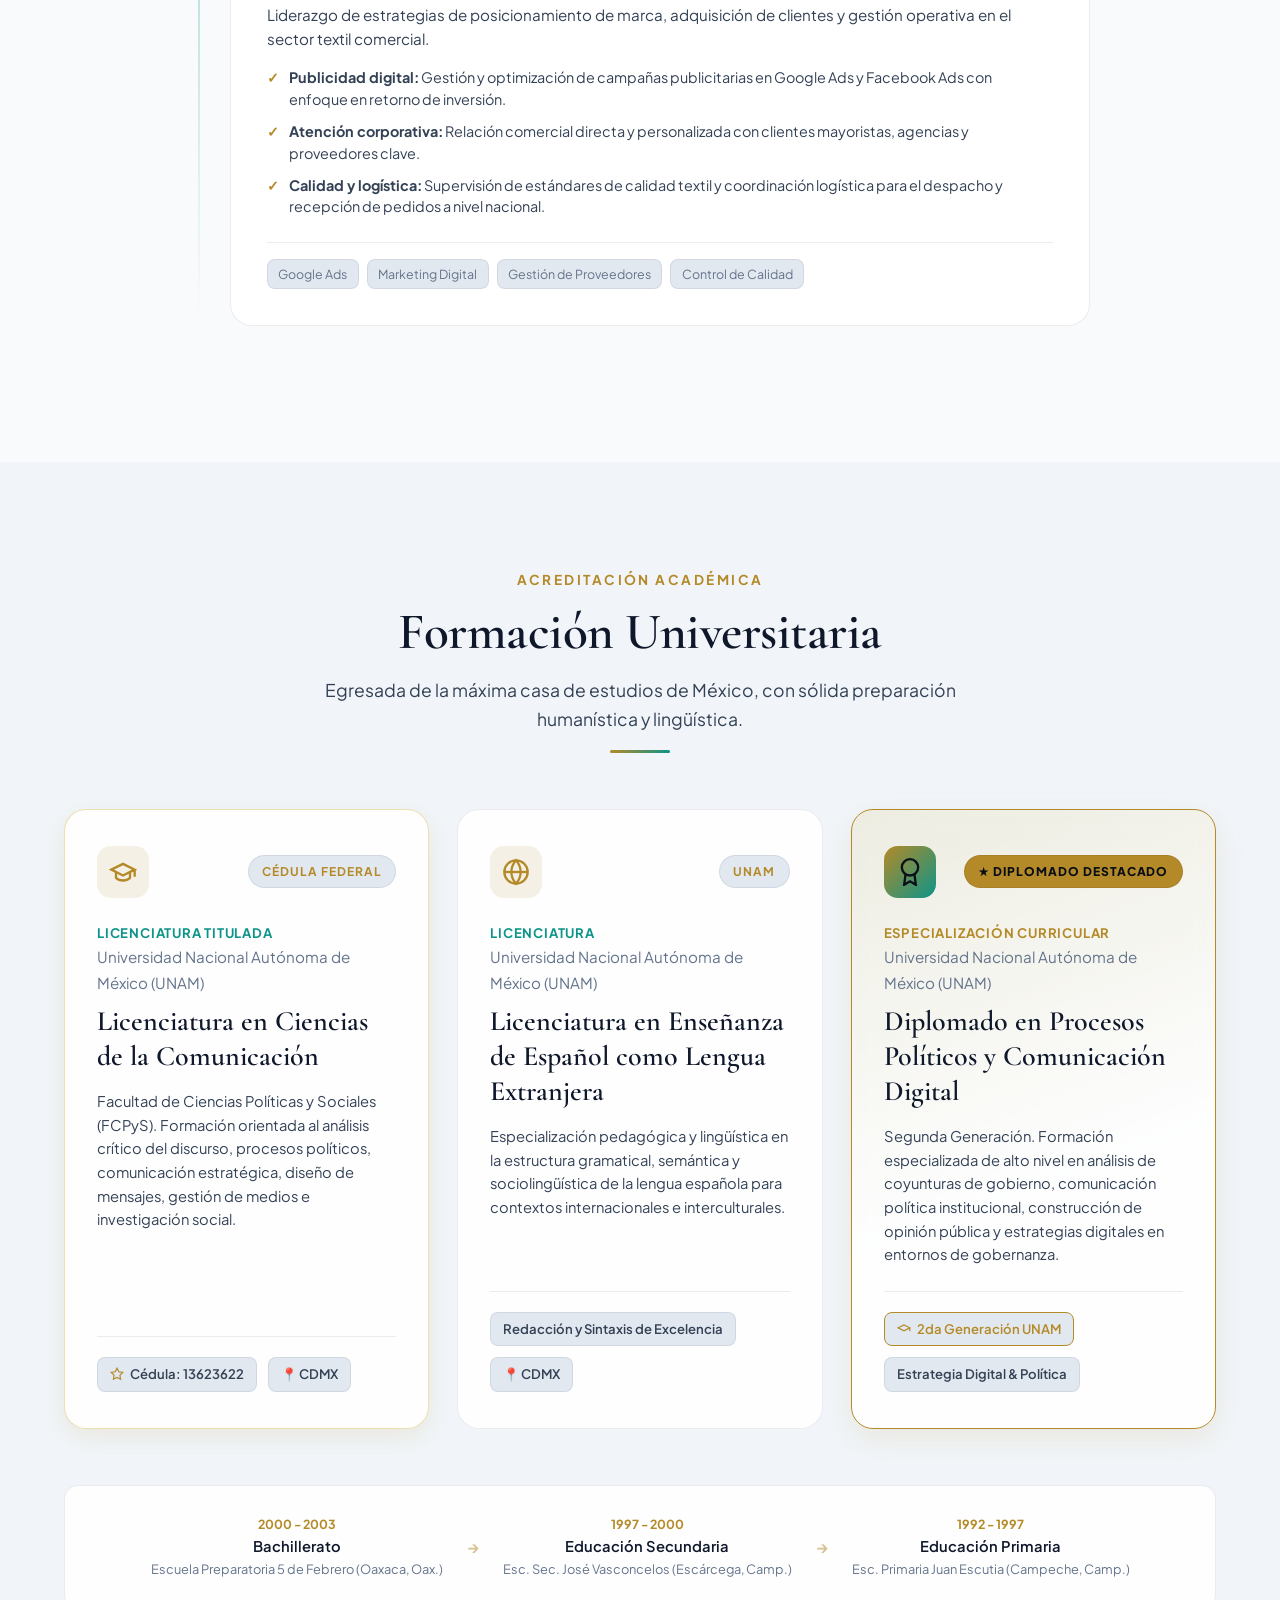
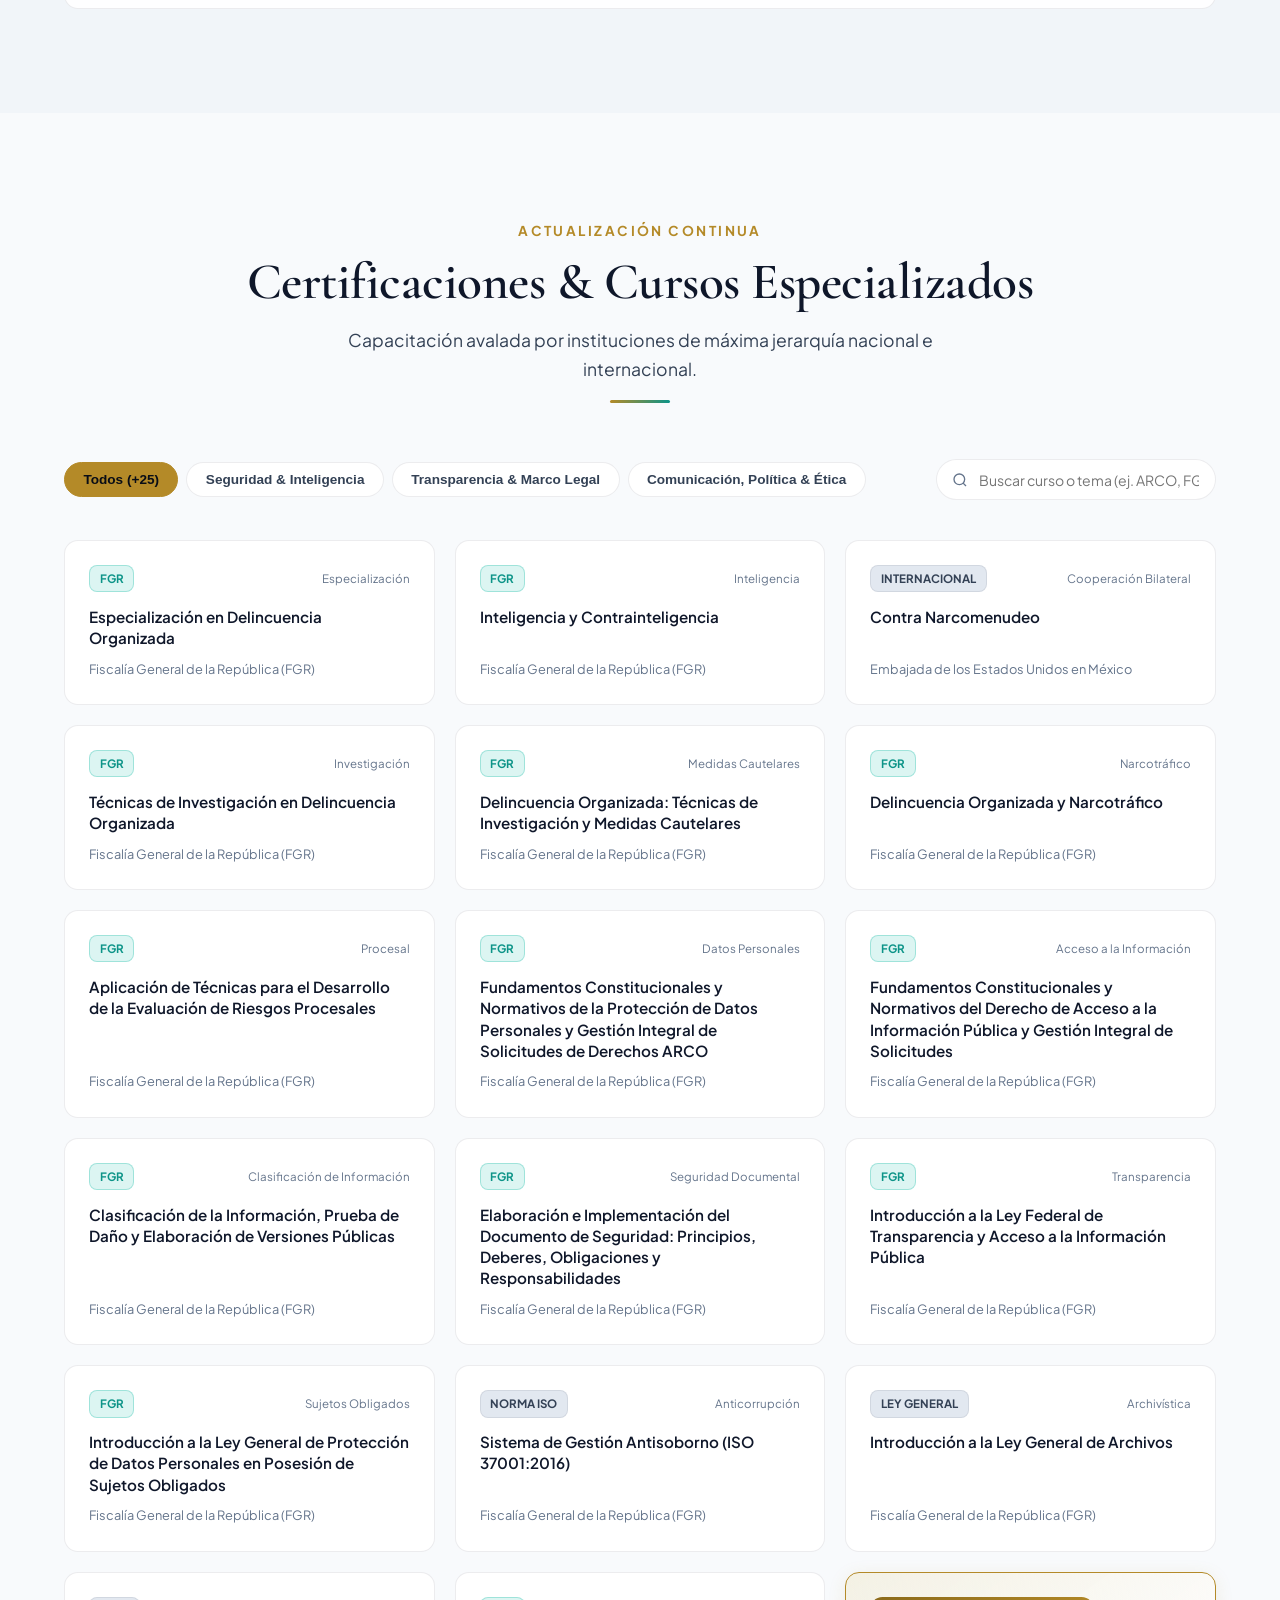
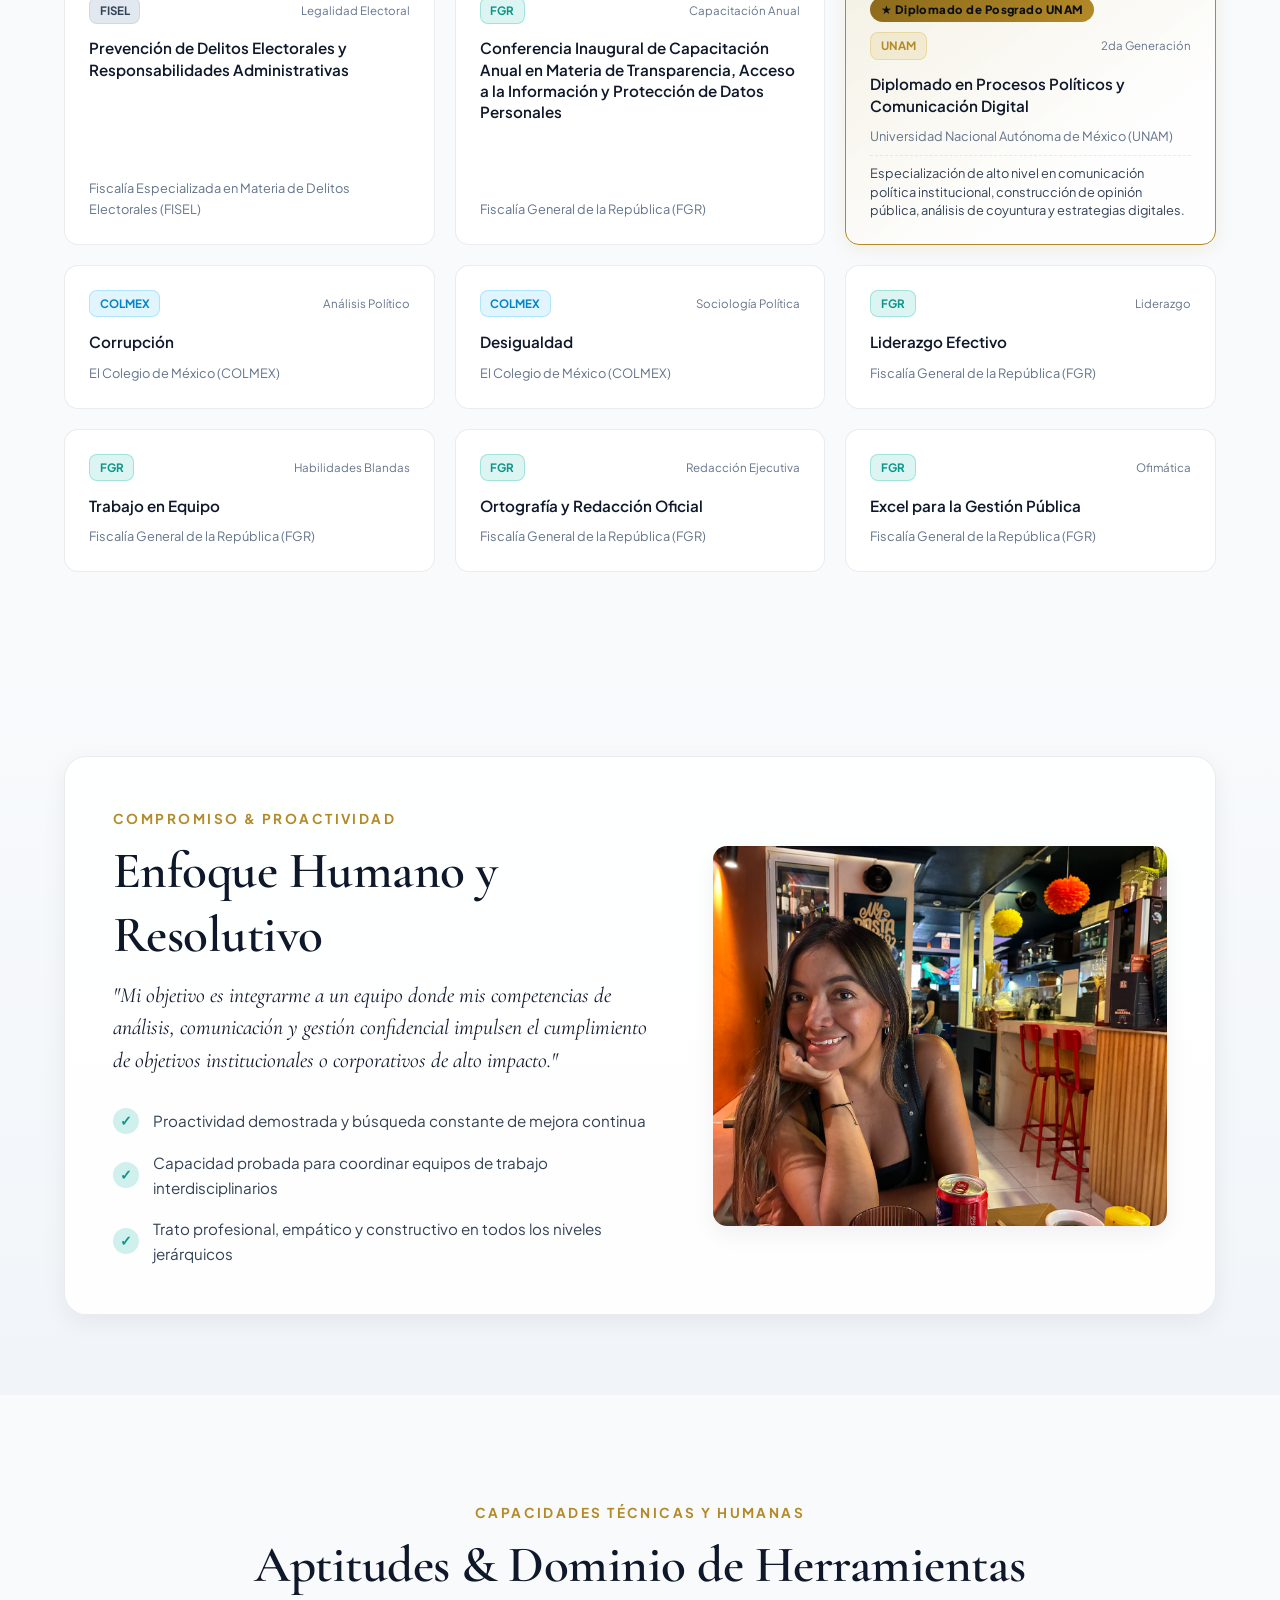
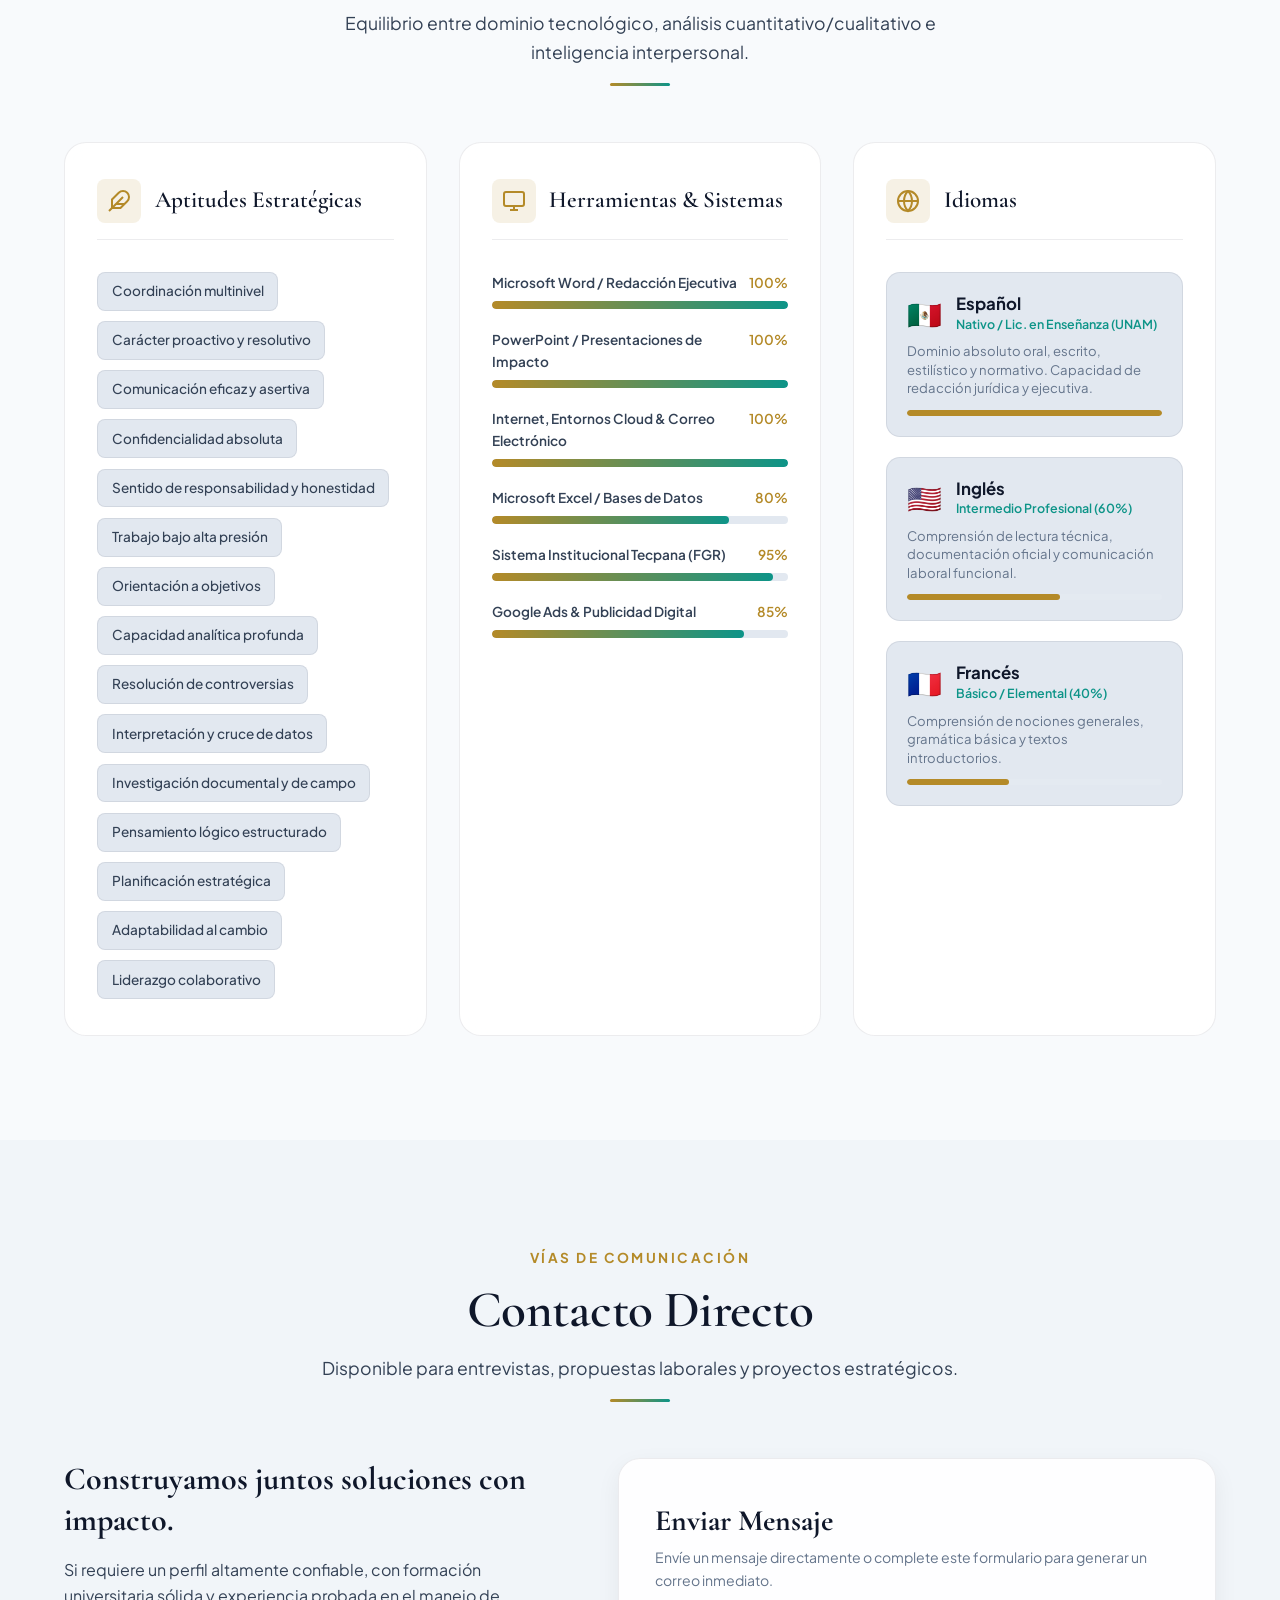
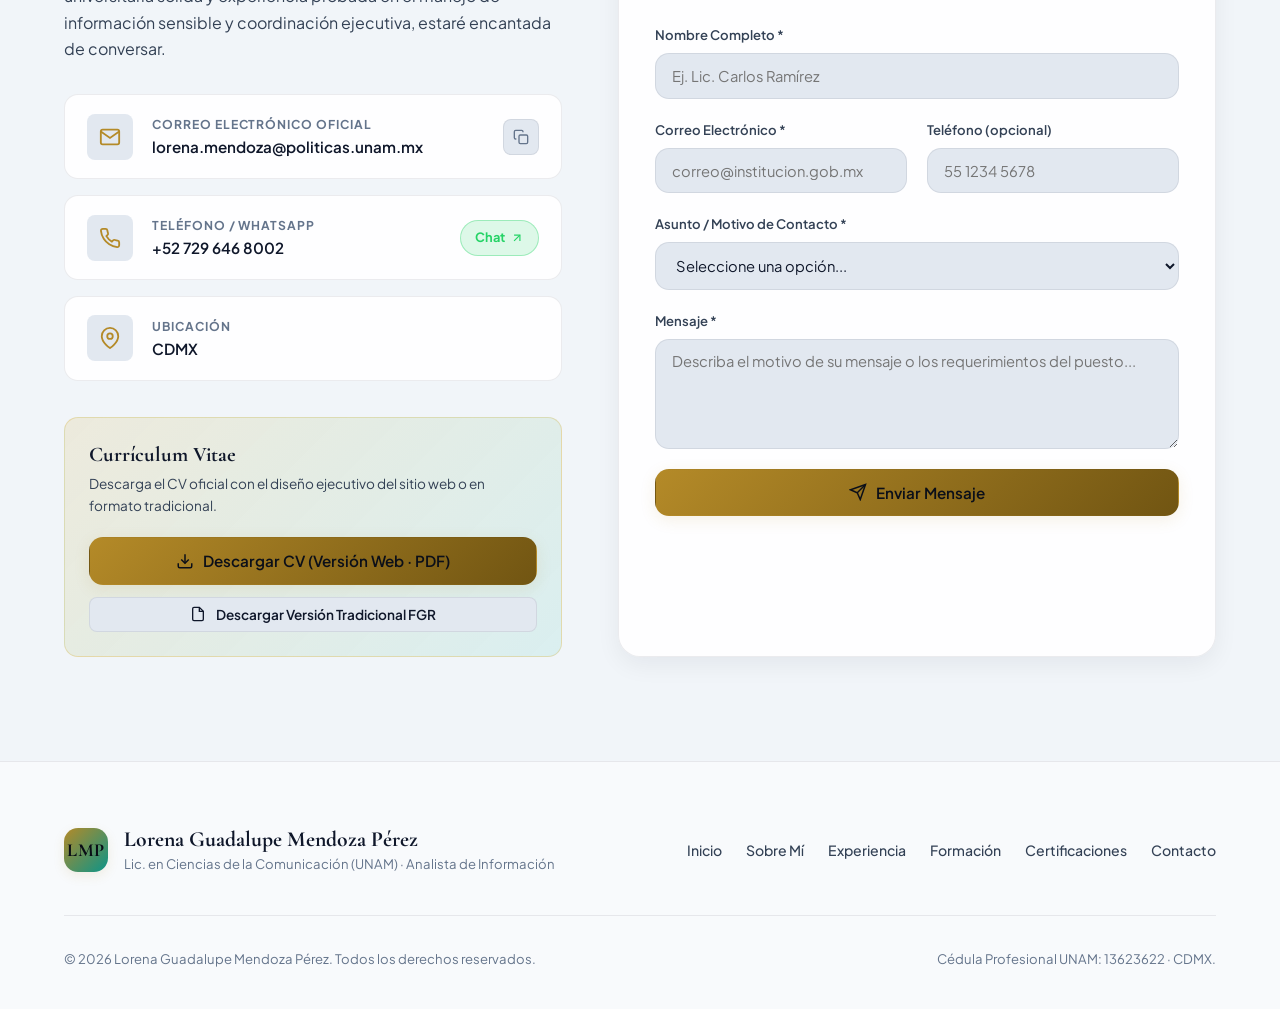
==== commit d5cc367d: "fix: agregar meta tags absolutos para previsualizacion en WhatsApp/LinkedIn y 404.html" ====
--- a/index.html
+++ b/index.html
@@ -8,11 +8,24 @@
   <meta name="keywords" content="Lorena Mendoza Perez, Analista de Informacion, Ciencias de la Comunicacion, UNAM, FGR, Transparencia, Datos Personales, Portafolio Profesional">
   <meta name="author" content="Lorena Guadalupe Mendoza Pérez">
 
-  <!-- Open Graph / Social Sharing -->
+  <!-- Canonical & Social Sharing (WhatsApp, LinkedIn, Twitter/X) -->
+  <link rel="canonical" href="https://0303163-lgtm.github.io/Portafolio-LMP/">
   <meta property="og:type" content="website">
-  <meta property="og:title" content="Lorena G. Mendoza Pérez | Analista de Información & Comunicóloga">
-  <meta property="og:description" content="Licenciada en Ciencias de la Comunicación (UNAM). Trayectoria en análisis de información, inteligencia institucional, gestión documental y transparencia.">
-  <meta property="og:image" content="assets/images/lorena-hero.jpg">
+  <meta property="og:site_name" content="Lorena Guadalupe Mendoza Pérez">
+  <meta property="og:url" content="https://0303163-lgtm.github.io/Portafolio-LMP/">
+  <meta property="og:title" content="Lorena Guadalupe Mendoza Pérez | Portafolio Profesional">
+  <meta property="og:description" content="Licenciada en Ciencias de la Comunicación (UNAM) y Analista de Información. Trayectoria en FGR/FEMDO, transparencia, gestión documental y derechos ARCO.">
+  <meta property="og:image" content="https://0303163-lgtm.github.io/Portafolio-LMP/assets/images/lorena-hero.jpg">
+  <meta property="og:image:secure_url" content="https://0303163-lgtm.github.io/Portafolio-LMP/assets/images/lorena-hero.jpg">
+  <meta property="og:image:type" content="image/jpeg">
+  <meta property="og:image:width" content="800">
+  <meta property="og:image:height" content="1000">
+
+  <!-- Twitter / X Card -->
+  <meta name="twitter:card" content="summary_large_image">
+  <meta name="twitter:title" content="Lorena Guadalupe Mendoza Pérez | Portafolio Profesional">
+  <meta name="twitter:description" content="Licenciada en Ciencias de la Comunicación (UNAM) y Analista de Información.">
+  <meta name="twitter:image" content="https://0303163-lgtm.github.io/Portafolio-LMP/assets/images/lorena-hero.jpg">
 
   <!-- Google Fonts -->
   <link rel="preconnect" href="https://fonts.googleapis.com">
